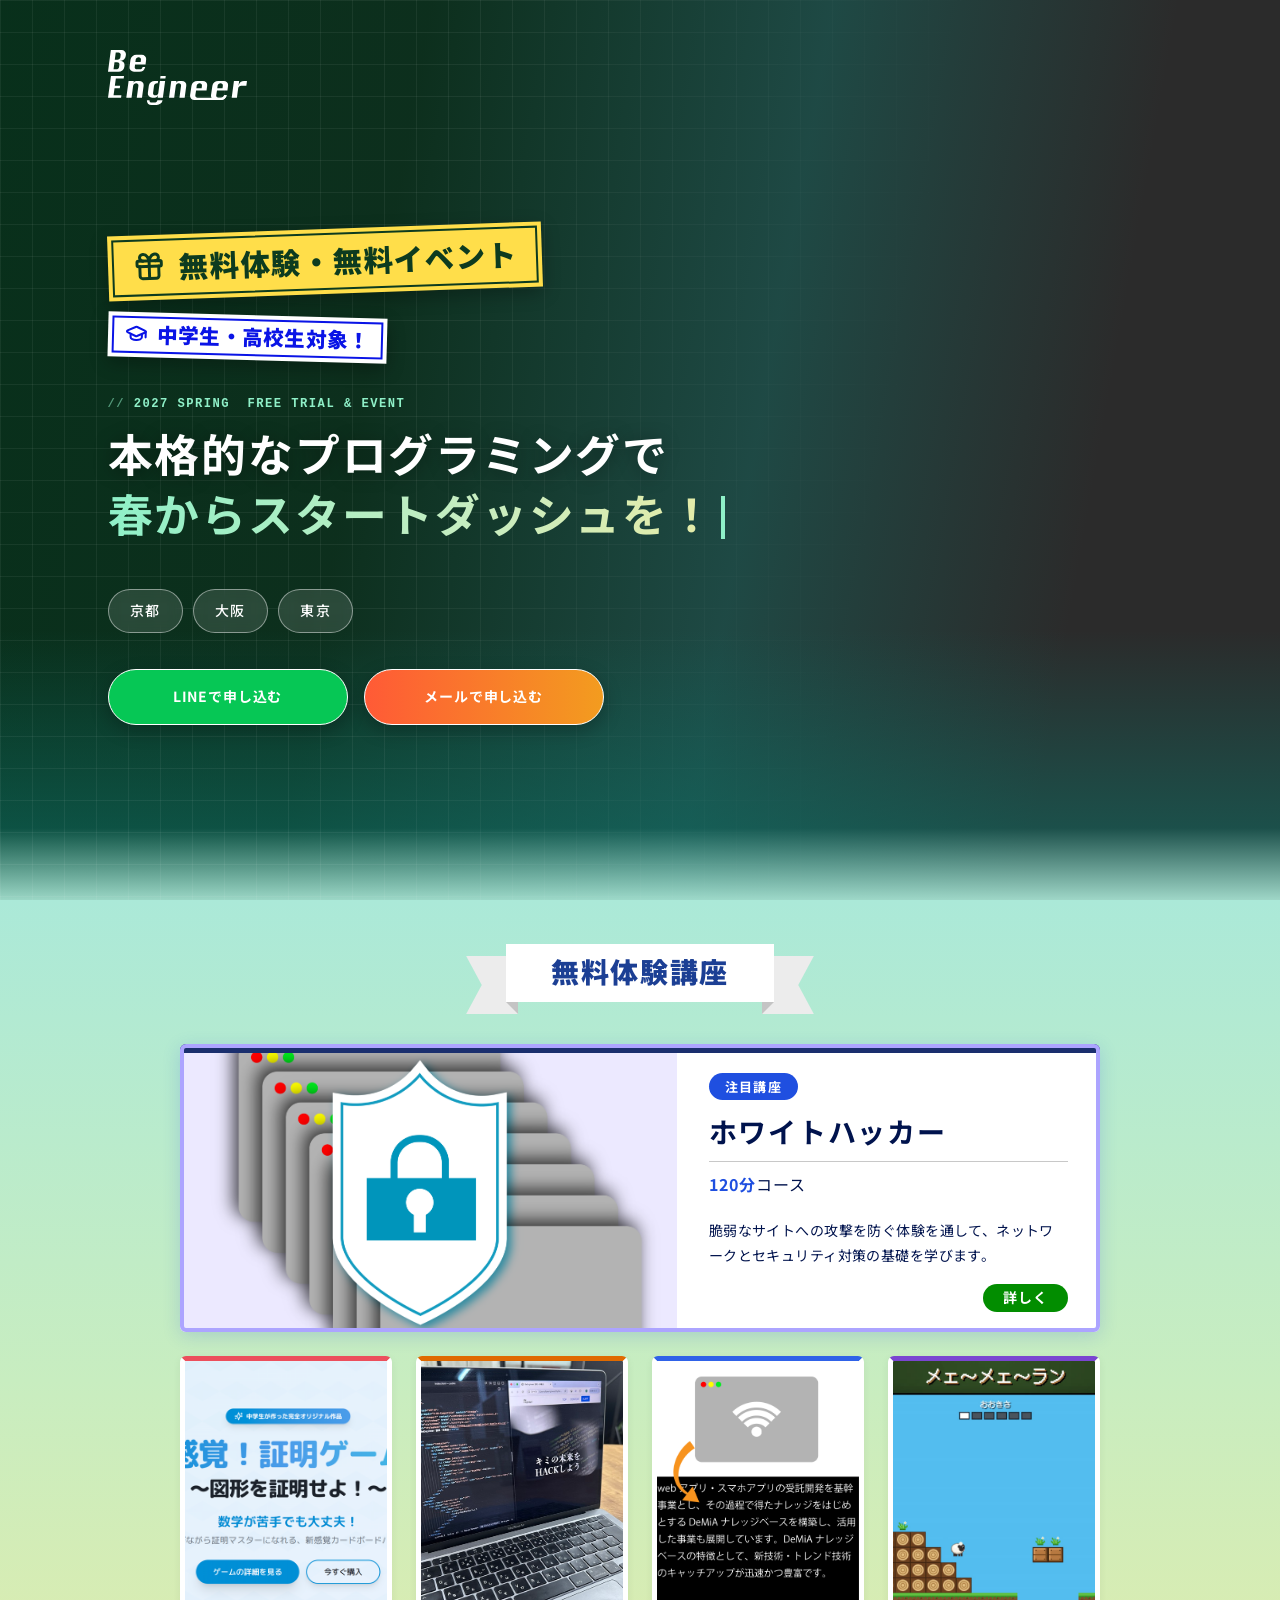
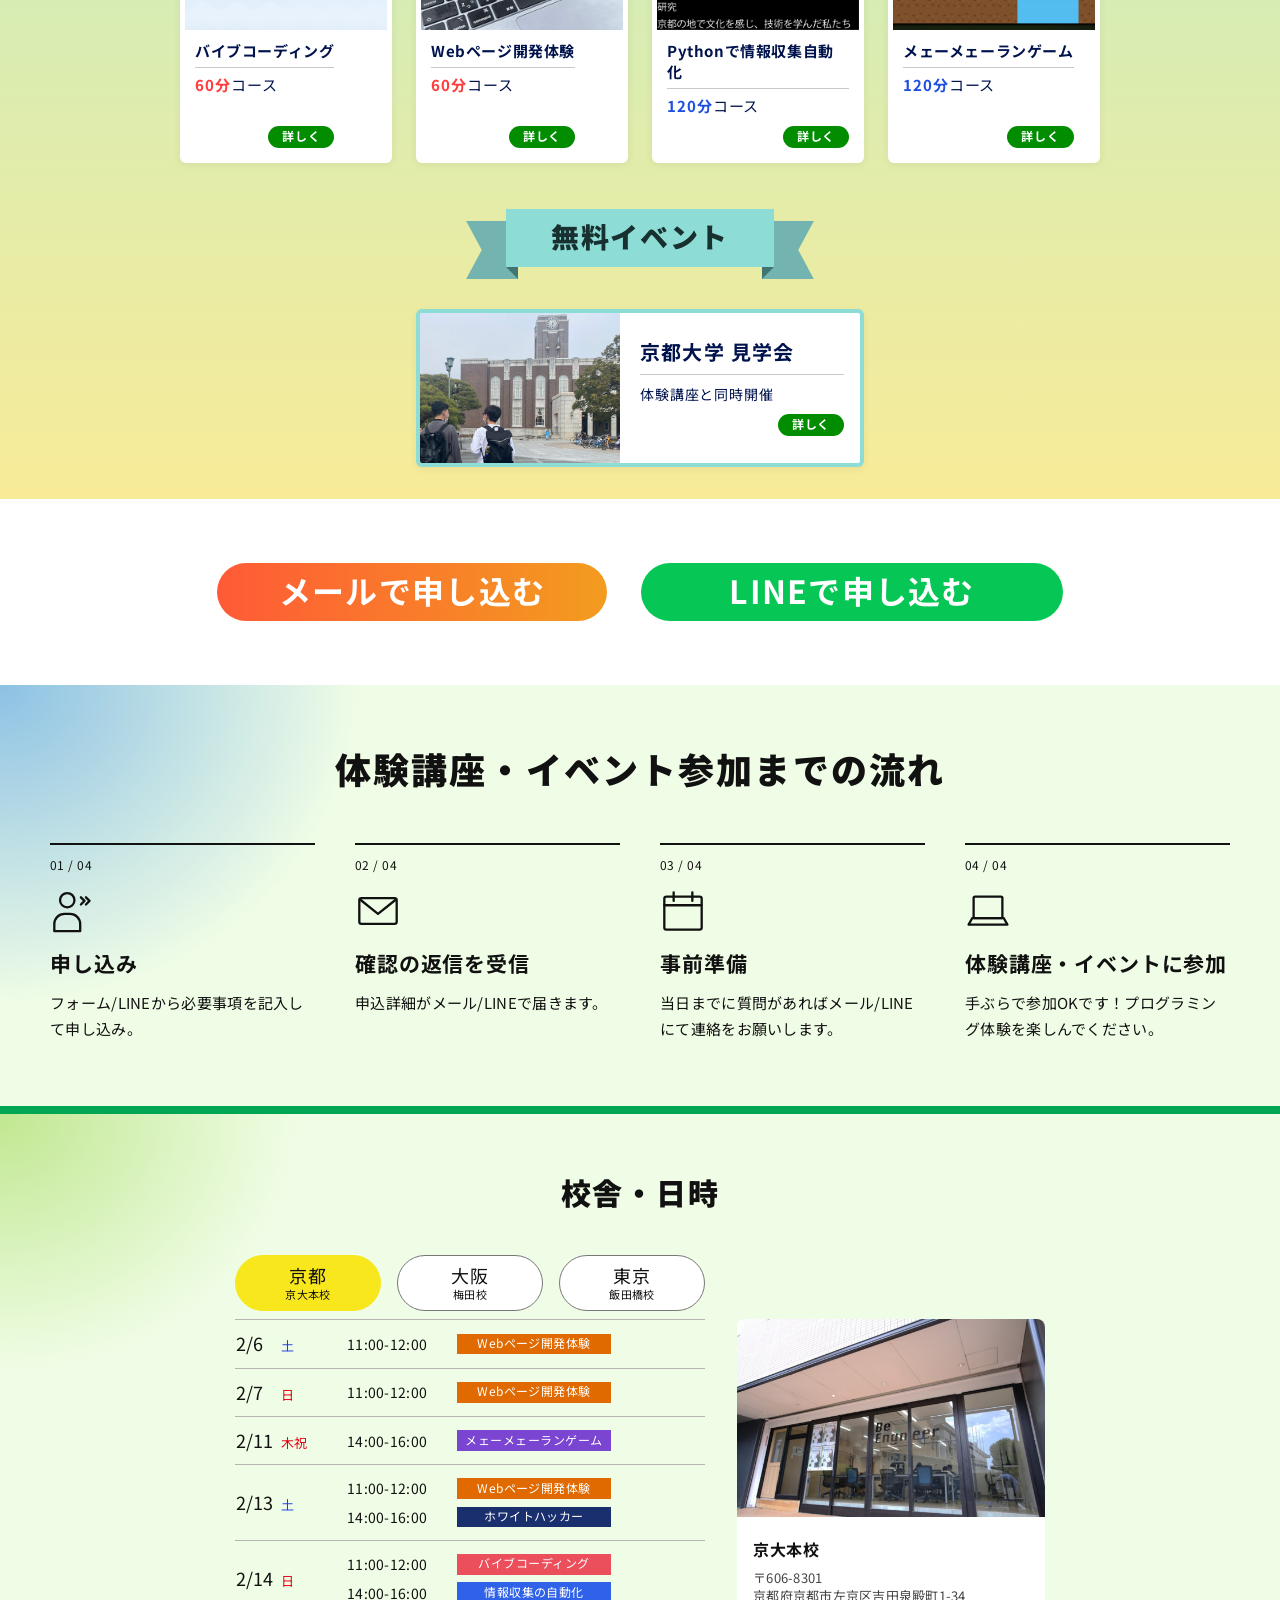
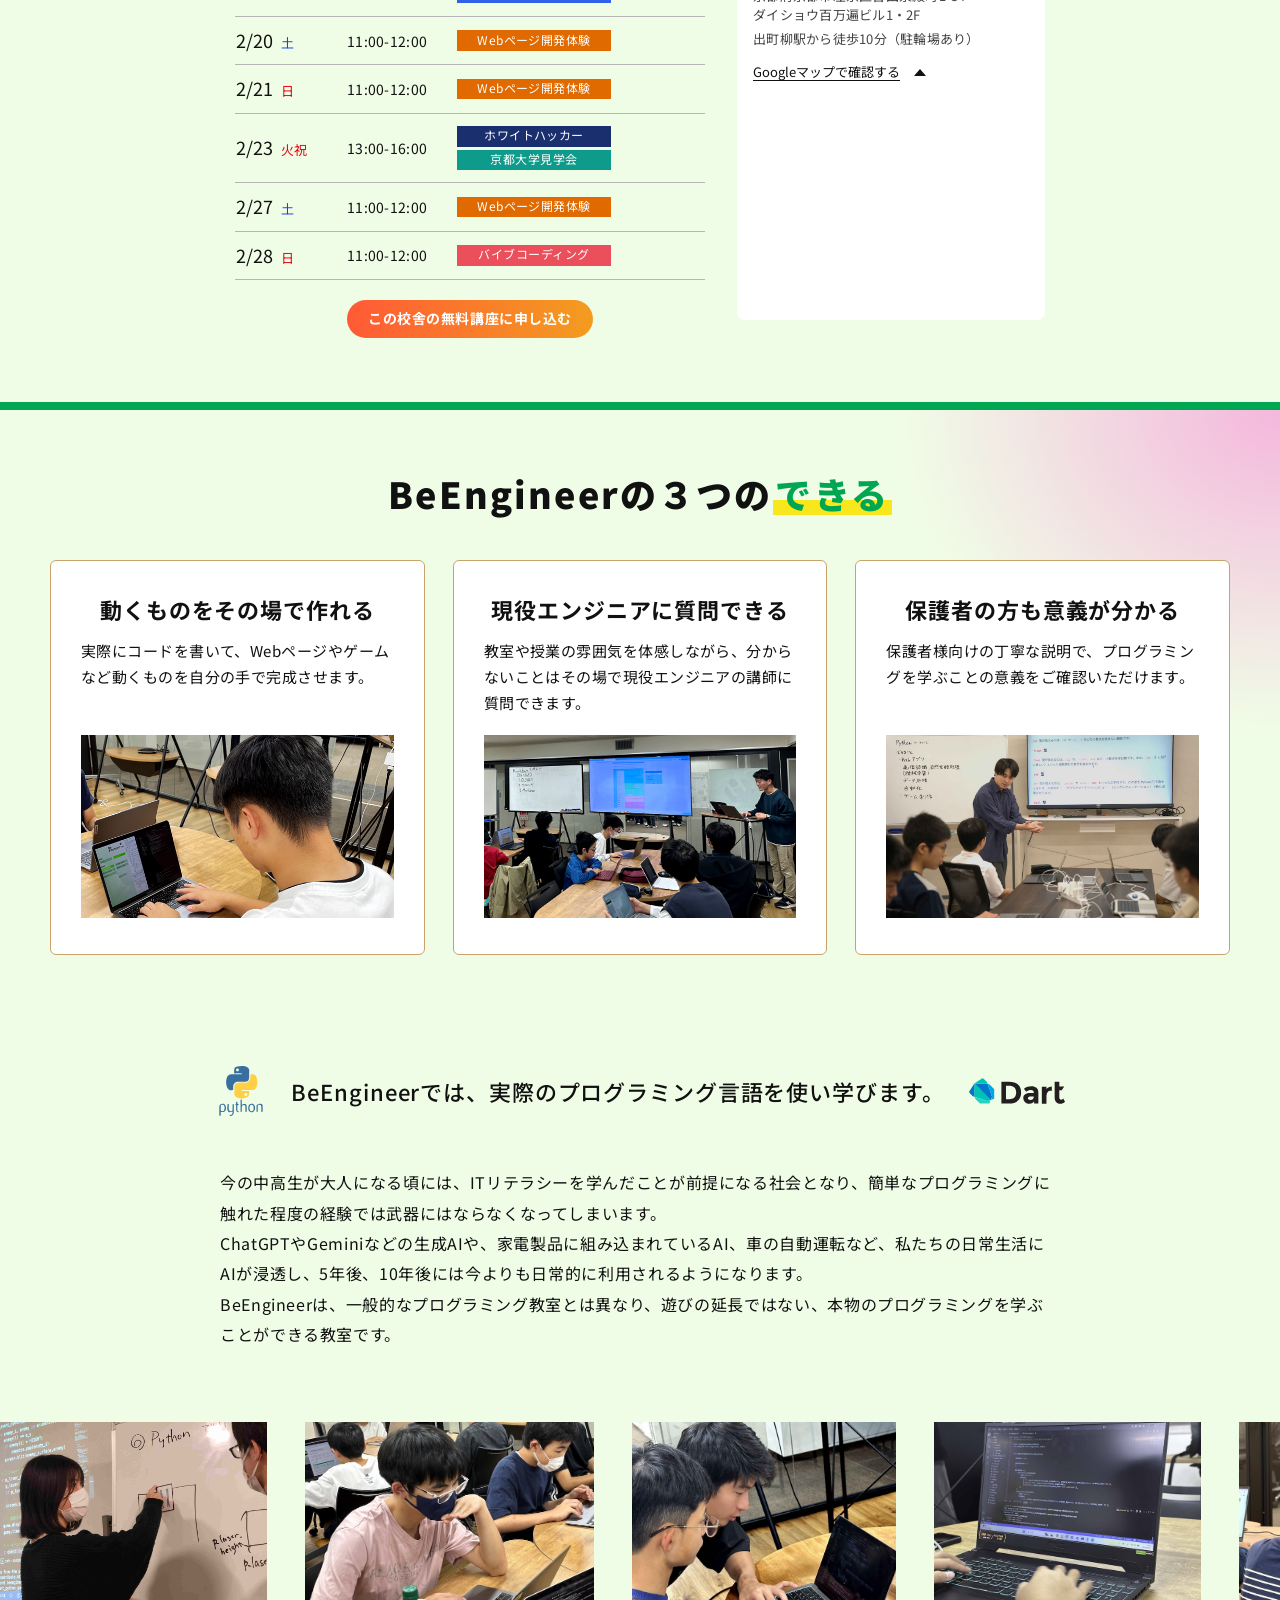
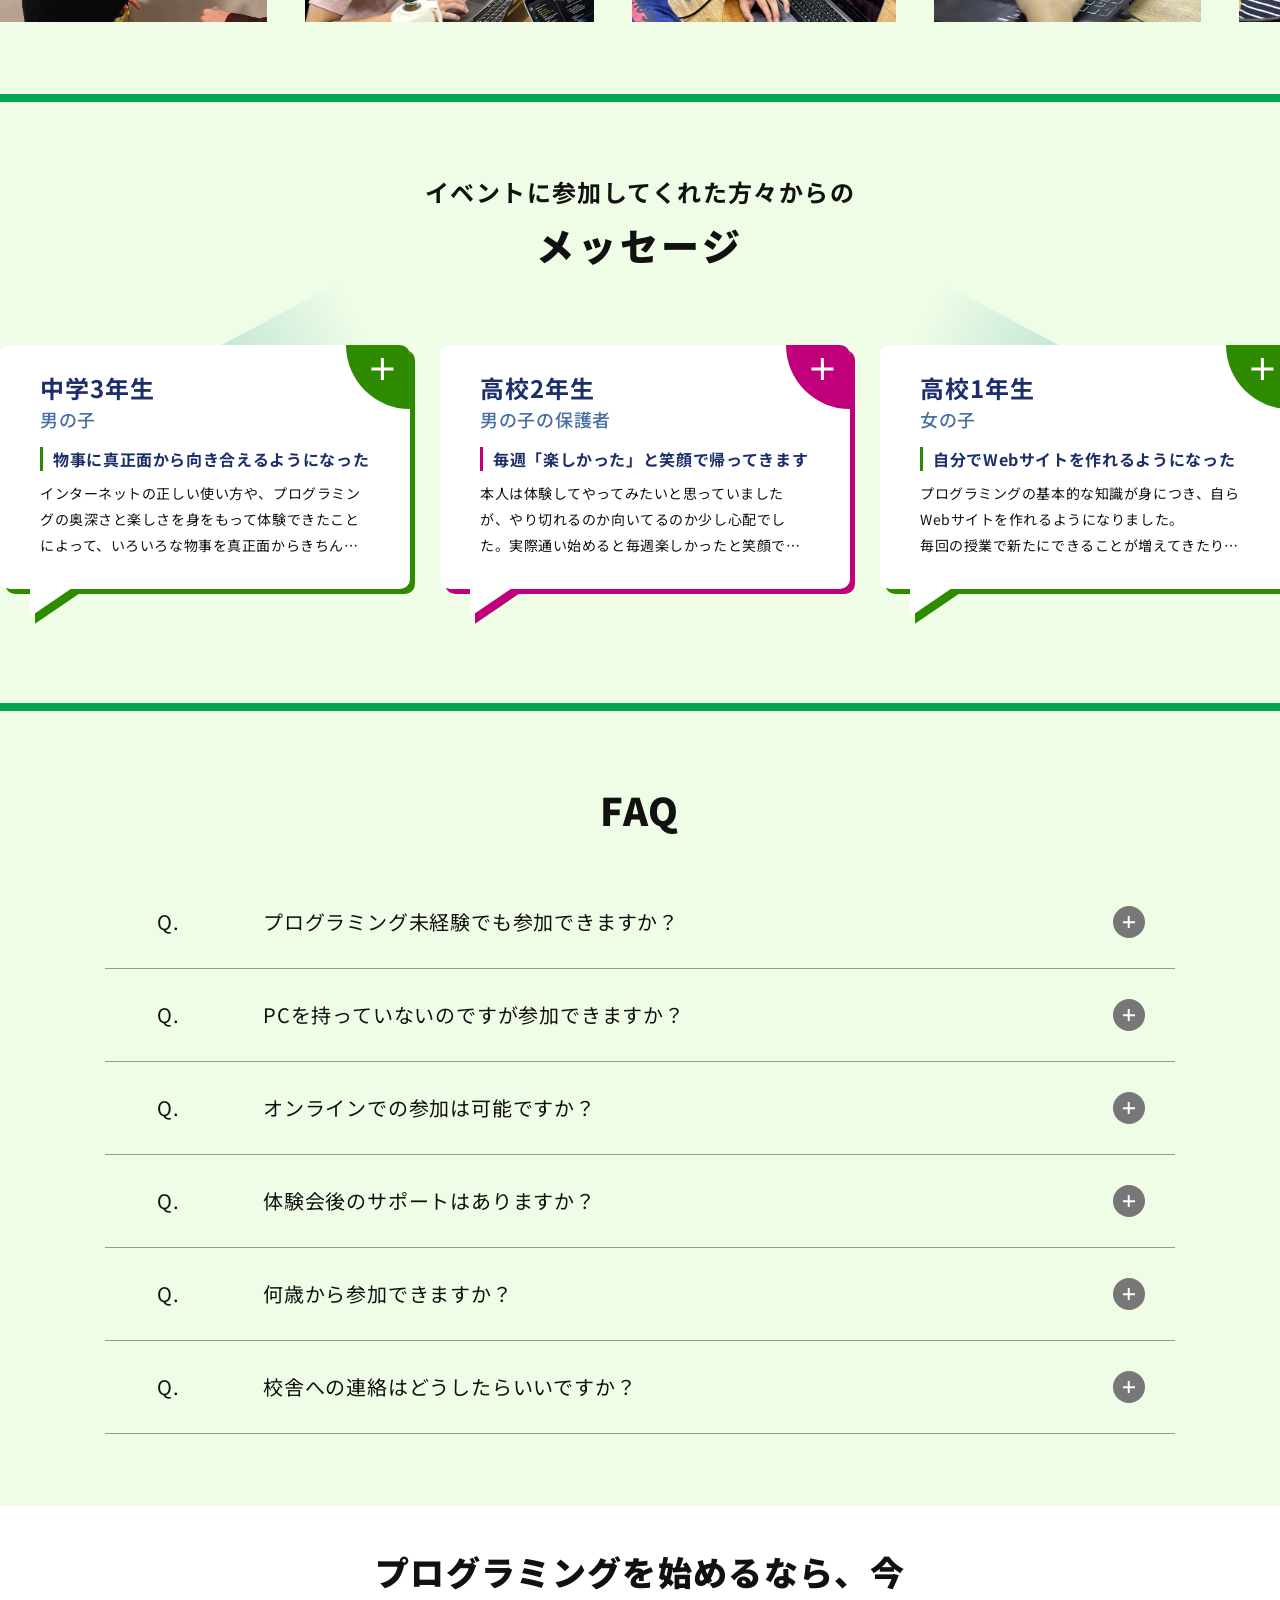
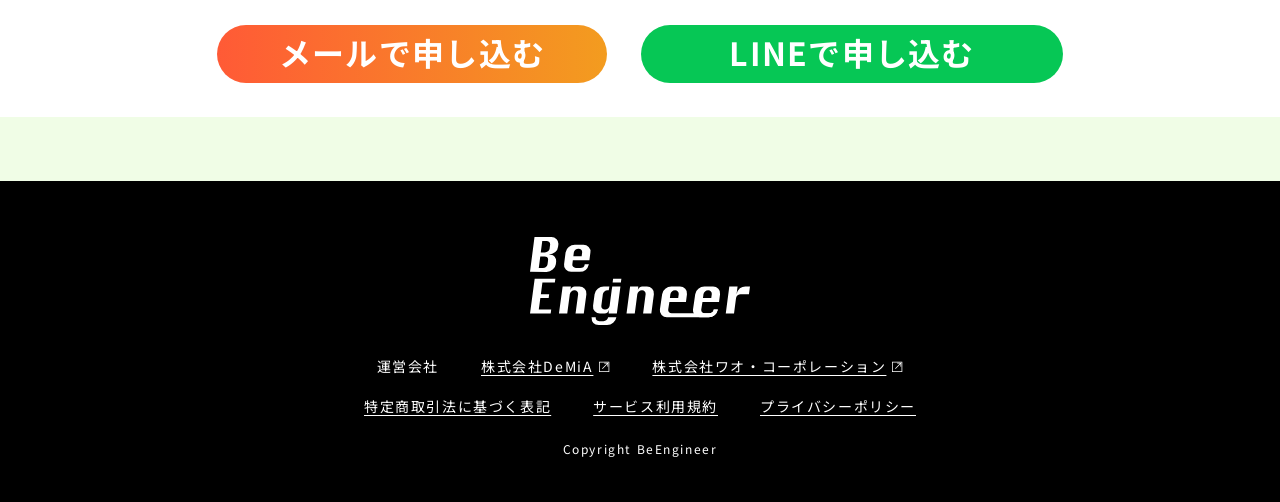
==== pages/new_year_2027.html @ 51288dcf "SP版：固定ボタンを「無料体験講座に申し込む」に変更、校舎・日時のCTAを非表示、最下部にメール/LINEボタンを横並びで表示 Co-authored-by: Cursor <cursoragent@" ====
<!doctype html>
<html lang="ja">
    <head>
        <meta charset="UTF-8" />
        <meta name="robots" content="noindex, nofollow" />
        <meta name="viewport" content="width=device-width, initial-scale=1.0" />

        <meta
            name="description"
            content="本格的なプログラミングで春からスタートダッシュを！中学生・高校生向けプログラミング教室BeEngineer。京都・大阪・東京で無料体験・無料イベント開催中。"
        />
        <meta
            property="og:description"
            content="本格的なプログラミングで春からスタートダッシュを！中学生・高校生向けプログラミング教室BeEngineer。京都・大阪・東京で無料体験・無料イベント開催中。"
        />
        <meta
            name="twitter:description"
            content="本格的なプログラミングで春からスタートダッシュを！中学生・高校生向けプログラミング教室BeEngineer。京都・大阪・東京で無料体験・無料イベント開催中。"
        />
        <meta
            name="keywords"
            content="プログラミング,中学生,高校生,体験,無料イベント,京都,大阪,東京"
        />
        <!-- TODO: 2027年度用のOGP画像に差し替える -->
        <meta
            property="og:image"
            content="../assets/images/new_year_2027/png/ogp.png"
        />
        <meta
            name="twitter:image"
            content="../assets/images/new_year_2027/png/ogp.png"
        />

        <link rel="preconnect" href="https://fonts.googleapis.com" />
        <link rel="preconnect" href="https://fonts.gstatic.com" crossorigin />
        <link
            href="https://fonts.googleapis.com/css2?family=Noto+Sans+JP:wght@100..900&display=swap"
            rel="stylesheet"
        />
        <link rel="stylesheet" href="../css/new_year_2027.css?v=20261128090929" />
        <title>
            本格的なプログラミングで春からスタートダッシュを！｜BeEngineer
        </title>
        <link
            rel="icon"
            href="../assets/images/new_year_2027/svg/favicon.svg"
            type="image/svg+xml"
        />
    </head>

    <body>
        <div class="wrapper">
            <main>
                <section
                    id="firstview"
                    class="fv"
                    aria-label="ファーストビュー"
                >
                    <div class="fv__media">
                        <video
                            class="fv__video"
                            autoplay
                            muted
                            playsinline
                            loop
                            preload="metadata"
                            aria-hidden="true"
                        >
                            <!-- TODO: 2027年度用のFV動画に差し替える（一時的に2026春の動画を使用） -->
                            <source
                                src="../assets/videos/new_year_2026/first-view_pc.mp4"
                                type="video/mp4"
                            />
                        </video>
                        <h1 class="fv__logo">
                            <img
                                src="../assets/images/new_year_2027/svg/logo_white.svg"
                                alt="BeEngineer"
                                decoding="async"
                            />
                        </h1>
                    </div>

                    <div class="fv__panel">
                        <div class="fv__labels">
                            <!-- アイコンは Lucide（ISCライセンス）の gift / graduation-cap -->
                            <p class="fv__label fv__label--main">
                                <svg
                                    class="fv__label-icon"
                                    viewBox="0 0 24 24"
                                    aria-hidden="true"
                                >
                                    <rect
                                        x="3"
                                        y="8"
                                        width="18"
                                        height="4"
                                        rx="1"
                                    />
                                    <path d="M12 8v13" />
                                    <path
                                        d="M19 12v7a2 2 0 0 1-2 2H7a2 2 0 0 1-2-2v-7"
                                    />
                                    <path
                                        d="M7.5 8a2.5 2.5 0 0 1 0-5A4.8 8 0 0 1 12 8a4.8 8 0 0 1 4.5-5 2.5 2.5 0 0 1 0 5"
                                    />
                                </svg>
                                無料体験・無料イベント
                            </p>
                            <p class="fv__label fv__label--sub">
                                <svg
                                    class="fv__label-icon"
                                    viewBox="0 0 24 24"
                                    aria-hidden="true"
                                >
                                    <path
                                        d="M21.42 10.922a1 1 0 0 0-.019-1.838L12.83 5.18a2 2 0 0 0-1.66 0L2.6 9.08a1 1 0 0 0 0 1.832l8.57 3.908a2 2 0 0 0 1.66 0z"
                                    />
                                    <path d="M22 10v6" />
                                    <path d="M6 12.5V16a6 3 0 0 0 12 0v-3.5" />
                                </svg>
                                中学生・高校生対象！
                            </p>
                        </div>

                        <p class="fv__eyebrow" aria-hidden="true">
                            <span class="fv__eyebrow-mark">//</span> 2027
                            SPRING&nbsp;&nbsp;FREE TRIAL &amp; EVENT
                        </p>

                        <!-- 1文字ずつ打ち込むように表示（fv_catch.js） -->
                        <p class="fv__catch">
                            <span class="fv__catch-line"
                                >本格的なプログラミングで</span
                            ><span class="fv__catch-line fv__catch-line--accent"
                                >春からスタートダッシュを！</span
                            >
                        </p>

                        <nav class="fv__areas" aria-label="開催エリア">
                            <ul class="fv__area-list">
                                <li>
                                    <a class="fv__area" href="#schedule-kyoto"
                                        >京都</a
                                    >
                                </li>
                                <li>
                                    <a class="fv__area" href="#schedule-osaka"
                                        >大阪</a
                                    >
                                </li>
                                <li>
                                    <a class="fv__area" href="#schedule-tokyo"
                                        >東京</a
                                    >
                                </li>
                                <!-- 首里校は開催確認中のため非表示（再表示時は schedule.json の hidden も外す）
                                <li>
                                    <a class="fv__area" href="#schedule-okinawa"
                                        >沖縄</a
                                    >
                                </li>
                                -->
                            </ul>
                        </nav>

                        <div class="fv__actions">
                            <a
                                class="fv__btn fv__btn--line"
                                href="https://lin.ee/yTmDYLI"
                                target="_blank"
                                rel="noopener"
                                >LINEで申し込む</a
                            >
                            <a
                                class="fv__btn fv__btn--mail"
                                data-apply-form
                                href="#"
                                target="apply_form"
                                >メールで申し込む</a
                            >
                        </div>
                    </div>
                </section>

                <section id="courses" class="courses" aria-label="講座">
                    <div class="courses__inner">
                        <h2 class="ribbon ribbon--white">
                            <span class="ribbon__text">無料体験講座</span>
                        </h2>
                        <!--
                            PC：上段にホワイトハッカー、下段に他の4講座
                            SP：上段に60分コース、下段に120分コース
                        -->
                        <div class="courses__group">
                            <ul class="courses__list">
                                <li
                                    class="course-card course-card--clickable course-card--vibe"
                                >
                                    <button
                                        class="course-card__button"
                                        type="button"
                                        data-course="vibe"
                                        aria-haspopup="dialog"
                                    >
                                        <img
                                            class="course-card__img"
                                            src="../assets/images/new_year_2027/png/vibe_coding_work.png"
                                            alt="バイブコーディングで中学生が作ったゲームの紹介ページ"
                                            loading="lazy"
                                            decoding="async"
                                        />
                                        <span class="course-card__body">
                                            <span class="course-card__title">
                                                バイブ<br
                                                    class="course-card__br"
                                                />コーディング
                                            </span>
                                            <span class="course-card__meta">
                                                <span
                                                    class="course-card__time course-card__time--short"
                                                    >60分</span
                                                >コース
                                            </span>
                                            <span class="course-card__more"
                                                >詳しく</span
                                            >
                                        </span>
                                    </button>
                                </li>
                                <li
                                    class="course-card course-card--clickable course-card--web"
                                >
                                    <button
                                        class="course-card__button"
                                        type="button"
                                        data-course="web"
                                        aria-haspopup="dialog"
                                    >
                                        <img
                                            class="course-card__img"
                                            src="../assets/images/new_year_2027/jpg/OriginalWebPage.jpg"
                                            alt="Webページ制作の画面"
                                            loading="lazy"
                                            decoding="async"
                                        />
                                        <span class="course-card__body">
                                            <span class="course-card__title">
                                                Webページ<br
                                                    class="course-card__br"
                                                />開発体験
                                            </span>
                                            <span class="course-card__meta">
                                                <span
                                                    class="course-card__time course-card__time--short"
                                                    >60分</span
                                                >コース
                                            </span>
                                            <span class="course-card__more"
                                                >詳しく</span
                                            >
                                        </span>
                                    </button>
                                </li>
                            </ul>
                            <ul class="courses__list">
                                <li
                                    class="course-card course-card--clickable course-card--scraping"
                                >
                                    <button
                                        class="course-card__button"
                                        type="button"
                                        data-course="scraping"
                                        aria-haspopup="dialog"
                                    >
                                        <!-- 縦長の画像なので、SPで横長に切り抜くときはイラストのある上側を残す -->
                                        <img
                                            class="course-card__img"
                                            style="object-position: center top"
                                            src="../assets/images/new_year_2027/png/scraping_card.png"
                                            alt="Webサイトから文章を自動で取り出すイメージ図"
                                            loading="lazy"
                                            decoding="async"
                                        />
                                        <span class="course-card__body">
                                            <span class="course-card__title">
                                                Pythonで<br
                                                    class="course-card__br"
                                                />情報収集自動化
                                            </span>
                                            <span class="course-card__meta">
                                                <span
                                                    class="course-card__time course-card__time--long"
                                                    >120分</span
                                                >コース
                                            </span>
                                            <span class="course-card__more"
                                                >詳しく</span
                                            >
                                        </span>
                                    </button>
                                </li>
                                <li
                                    class="course-card course-card--clickable course-card--mee-mee-run"
                                >
                                    <button
                                        class="course-card__button"
                                        type="button"
                                        data-course="mee-mee-run"
                                        aria-haspopup="dialog"
                                    >
                                        <img
                                            class="course-card__img"
                                            src="../assets/images/new_year_2027/jpg/mee_mee_run.jpg"
                                            alt="メェーメェーランゲームのプレイ画面"
                                            loading="lazy"
                                            decoding="async"
                                        />
                                        <span class="course-card__body">
                                            <span class="course-card__title">
                                                メェーメェー<br
                                                    class="course-card__br"
                                                />ランゲーム
                                            </span>
                                            <span class="course-card__meta">
                                                <span
                                                    class="course-card__time course-card__time--long"
                                                    >120分</span
                                                >コース
                                            </span>
                                            <span class="course-card__more"
                                                >詳しく</span
                                            >
                                        </span>
                                    </button>
                                </li>
                                <li
                                    class="course-card course-card--clickable course-card--featured course-card--white-hacker"
                                >
                                    <button
                                        class="course-card__button"
                                        type="button"
                                        data-course="white-hacker"
                                        aria-haspopup="dialog"
                                    >
                                        <img
                                            class="course-card__img"
                                            src="../assets/images/new_year_2027/png/white_hacker_card.png"
                                            alt="ブラウザの画面を盾と鍵で守るイラスト"
                                            loading="lazy"
                                            decoding="async"
                                        />
                                        <span class="course-card__body">
                                            <!-- 紹介文はPCのみ表示 -->
                                            <span class="course-card__label"
                                                >注目講座</span
                                            >
                                            <span class="course-card__title">
                                                ホワイト<br
                                                    class="course-card__br"
                                                />ハッカー
                                            </span>
                                            <span class="course-card__meta">
                                                <span
                                                    class="course-card__time course-card__time--long"
                                                    >120分</span
                                                >コース
                                            </span>
                                            <span class="course-card__lead">
                                                脆弱なサイトへの攻撃を防ぐ体験を通して、ネットワークとセキュリティ対策の基礎を学びます。
                                            </span>
                                            <span class="course-card__more"
                                                >詳しく</span
                                            >
                                        </span>
                                    </button>
                                </li>
                            </ul>
                        </div>

                        <h2 class="ribbon ribbon--teal">
                            <span class="ribbon__text">無料イベント</span>
                        </h2>
                        <ul class="courses__list courses__list--event">
                            <li
                                class="course-card course-card--event course-card--clickable"
                            >
                                <button
                                    class="course-card__button"
                                    type="button"
                                    data-course="kyoto-tour"
                                    aria-haspopup="dialog"
                                >
                                    <img
                                        class="course-card__img"
                                        src="../assets/images/new_year_2027/jpg/kyoto_univ_tour.jpg"
                                        alt="京都大学 見学会の様子"
                                        loading="lazy"
                                        decoding="async"
                                    />
                                    <span class="course-card__body">
                                        <span class="course-card__title">
                                            京都大学 見学会
                                        </span>
                                        <span class="course-card__meta">
                                            体験講座と同時開催
                                        </span>
                                        <span class="course-card__more"
                                            >詳しく</span
                                        >
                                    </span>
                                </button>
                            </li>
                            <!--
                                東京大学 見学会：2月の実施がないため非表示（3/22(月祝)実施予定・時間未定）
                                再表示するときはこのコメントを外し、schedule.json の東京の日程に 3/22 の見学会を戻す
                                TODO: 再表示の前に、下の灰色の仮の枠を東京大学 見学会の画像に差し替える
                            <li
                                class="course-card course-card--event course-card--clickable"
                            >
                                <button
                                    class="course-card__button"
                                    type="button"
                                    data-course="tokyo-tour"
                                    aria-haspopup="dialog"
                                >
                                    <span
                                        class="course-card__img course-card__img--placeholder"
                                        role="img"
                                        aria-label="東京大学 見学会の様子"
                                    ></span>
                                    <span class="course-card__body">
                                        <span class="course-card__title">
                                            東京大学 見学会
                                        </span>
                                        <span class="course-card__meta">
                                            3/22(月祝)開催
                                        </span>
                                        <span class="course-card__more"
                                            >詳しく</span
                                        >
                                    </span>
                                </button>
                            </li>
                            -->
                        </ul>
                    </div>
                </section>

                <section class="cta" aria-label="お申し込み">
                    <div class="cta__actions">
                        <a
                            class="cta__btn cta__btn--mail"
                            data-apply-form
                            href="#"
                            target="apply_form"
                            >メールで申し込む</a
                        >
                        <a
                            class="cta__btn cta__btn--line"
                            href="https://lin.ee/yTmDYLI"
                            target="_blank"
                            rel="noopener"
                            >LINEで申し込む</a
                        >
                    </div>
                </section>

                <section
                    id="flow"
                    class="flow"
                    aria-label="体験講座・イベント参加までの流れ"
                >
                    <div class="flow__inner">
                        <h2 class="flow__heading">
                            体験講座・イベント参加までの流れ
                        </h2>
                        <ol class="flow__list">
                            <li class="flow__step">
                                <p class="flow__num">01 / 04</p>
                                <img
                                    class="flow__icon"
                                    src="../assets/images/new_year_2027/svg/flow_apply.svg"
                                    alt=""
                                    decoding="async"
                                />
                                <h3 class="flow__title">申し込み</h3>
                                <p class="flow__text">
                                    フォーム/LINEから必要事項を記入して申し込み。
                                </p>
                            </li>
                            <li class="flow__step">
                                <p class="flow__num">02 / 04</p>
                                <img
                                    class="flow__icon"
                                    src="../assets/images/new_year_2027/svg/flow_mail.svg"
                                    alt=""
                                    decoding="async"
                                />
                                <h3 class="flow__title">確認の返信を受信</h3>
                                <p class="flow__text">
                                    申込詳細がメール/LINEで届きます。
                                </p>
                            </li>
                            <li class="flow__step">
                                <p class="flow__num">03 / 04</p>
                                <img
                                    class="flow__icon"
                                    src="../assets/images/new_year_2027/svg/flow_calendar.svg"
                                    alt=""
                                    decoding="async"
                                />
                                <h3 class="flow__title">事前準備</h3>
                                <p class="flow__text">
                                    当日までに質問があればメール/LINEにて連絡をお願いします。
                                </p>
                            </li>
                            <li class="flow__step">
                                <p class="flow__num">04 / 04</p>
                                <img
                                    class="flow__icon"
                                    src="../assets/images/new_year_2027/svg/flow_pc.svg"
                                    alt=""
                                    decoding="async"
                                />
                                <h3 class="flow__title">
                                    体験講座・イベントに参加
                                </h3>
                                <p class="flow__text">
                                    手ぶらで参加OKです！プログラミング体験を楽しんでください。
                                </p>
                            </li>
                        </ol>
                    </div>
                </section>

                <section id="schedule" class="schedule" aria-label="校舎・日時">
                    <div class="schedule__inner">
                        <h2 class="schedule__heading">校舎・日時</h2>
                        <div
                            class="schedule__tabs"
                            role="tablist"
                            aria-label="校舎"
                        ></div>
                        <div class="schedule__panels"></div>
                    </div>
                </section>

                <section
                    id="value"
                    class="value"
                    aria-label="BeEngineerの体験講座の価値"
                >
                    <div class="value__inner">
                        <h2 class="value__lead">
                            <span class="value__nobr">BeEngineerの</span
                            ><span class="value__nobr"
                                >３つの<em class="value__em">できる</em></span
                            >
                        </h2>
                        <ul class="value__cards">
                            <li class="value-card">
                                <h3 class="value-card__title">
                                    動くものをその場で作れる
                                </h3>
                                <p class="value-card__text">
                                    実際にコードを書いて、Webページやゲームなど動くものを自分の手で完成させます。
                                </p>
                                <img
                                    class="value-card__img"
                                    src="../assets/images/new_year_2027/jpg/feel_1.jpg"
                                    alt="パソコンでプログラミングをする生徒"
                                    loading="lazy"
                                    decoding="async"
                                />
                            </li>
                            <li class="value-card">
                                <h3 class="value-card__title">
                                    現役エンジニアに質問できる
                                </h3>
                                <p class="value-card__text">
                                    教室や授業の雰囲気を体感しながら、分からないことはその場で現役エンジニアの講師に質問できます。
                                </p>
                                <img
                                    class="value-card__img"
                                    src="../assets/images/new_year_2027/jpg/feel_2.jpg"
                                    alt="講師の説明を聞く生徒たち"
                                    loading="lazy"
                                    decoding="async"
                                />
                            </li>
                            <li class="value-card">
                                <h3 class="value-card__title">
                                    保護者の方も意義が分かる
                                </h3>
                                <p class="value-card__text">
                                    保護者様向けの丁寧な説明で、プログラミングを学ぶことの意義をご確認いただけます。
                                </p>
                                <img
                                    class="value-card__img"
                                    src="../assets/images/new_year_2027/jpg/feel_3.jpg"
                                    alt="保護者様向けの説明の様子"
                                    loading="lazy"
                                    decoding="async"
                                />
                            </li>
                        </ul>

                        <!-- PC/SP共通: Pythonロゴ・見出し・Dartロゴの横並び -->
                        <div class="value__lang">
                            <img
                                class="value__lang-logo value__lang-logo--python"
                                src="../assets/images/new_year_2027/svg/logo_python.svg"
                                alt="Python"
                                decoding="async"
                            />
                            <h2 class="value__lang-text">
                                <span class="value__chunk"
                                    >BeEngineerでは、</span
                                ><br class="value__br-sp" /><span
                                    class="value__chunk"
                                    >実際のプログラミング言語を使い</span
                                ><br class="value__br-sp" /><span
                                    class="value__chunk"
                                    >学びます。</span
                                >
                            </h2>
                            <img
                                class="value__lang-logo value__lang-logo--dart"
                                src="../assets/images/new_year_2027/svg/logo_dart.svg"
                                alt="Dart"
                                decoding="async"
                            />
                        </div>
                        <p class="value__text">
                            今の中高生が大人になる頃には、ITリテラシーを学んだことが前提になる社会となり、簡単なプログラミングに触れた程度の経験では武器にはならなくなってしまいます。<br />
                            ChatGPTやGeminiなどの生成AIや、家電製品に組み込まれているAI、車の自動運転など、私たちの日常生活に<span
                                class="value__nobr"
                                >AIが</span
                            >浸透し、5年後、10年後には今よりも日常的に利用されるようになります。<br />
                            BeEngineerは、一般的なプログラミング教室とは異なり、遊びの延長ではない、本物のプログラミングを学ぶことができる教室です。
                        </p>
                    </div>

                    <div class="value__gallery" aria-label="授業の様子">
                        <div
                            class="value__track"
                            data-marquee
                            data-marquee-speed="40"
                        >
                            <ul class="value__slides">
                                <li>
                                    <img
                                        class="value__slide"
                                        src="../assets/images/new_year_2027/jpg/slide1.jpg"
                                        alt="授業の様子 1"
                                        decoding="async"
                                    />
                                </li>
                                <li>
                                    <img
                                        class="value__slide"
                                        src="../assets/images/new_year_2027/jpg/slide2.jpg"
                                        alt="授業の様子 2"
                                        decoding="async"
                                    />
                                </li>
                                <li>
                                    <img
                                        class="value__slide"
                                        src="../assets/images/new_year_2027/jpg/slide3.jpg"
                                        alt="授業の様子 3"
                                        decoding="async"
                                    />
                                </li>
                                <li>
                                    <img
                                        class="value__slide"
                                        src="../assets/images/new_year_2027/jpg/slide4.jpg"
                                        alt="授業の様子 4"
                                        decoding="async"
                                    />
                                </li>
                                <li>
                                    <img
                                        class="value__slide"
                                        src="../assets/images/new_year_2027/jpg/slide5.jpg"
                                        alt="授業の様子 5"
                                        decoding="async"
                                    />
                                </li>
                            </ul>
                            <ul class="value__slides" aria-hidden="true">
                                <li>
                                    <img
                                        class="value__slide"
                                        src="../assets/images/new_year_2027/jpg/slide1.jpg"
                                        alt=""
                                        decoding="async"
                                    />
                                </li>
                                <li>
                                    <img
                                        class="value__slide"
                                        src="../assets/images/new_year_2027/jpg/slide2.jpg"
                                        alt=""
                                        decoding="async"
                                    />
                                </li>
                                <li>
                                    <img
                                        class="value__slide"
                                        src="../assets/images/new_year_2027/jpg/slide3.jpg"
                                        alt=""
                                        decoding="async"
                                    />
                                </li>
                                <li>
                                    <img
                                        class="value__slide"
                                        src="../assets/images/new_year_2027/jpg/slide4.jpg"
                                        alt=""
                                        decoding="async"
                                    />
                                </li>
                                <li>
                                    <img
                                        class="value__slide"
                                        src="../assets/images/new_year_2027/jpg/slide5.jpg"
                                        alt=""
                                        decoding="async"
                                    />
                                </li>
                            </ul>
                        </div>
                    </div>
                </section>

                <section
                    id="voice"
                    class="voice"
                    aria-label="イベントに参加してくれた方々からのメッセージ"
                >
                    <div
                        class="voice__deco voice__deco--left"
                        aria-hidden="true"
                    ></div>
                    <div
                        class="voice__deco voice__deco--right"
                        aria-hidden="true"
                    ></div>
                    <h2 class="voice__heading">
                        <span class="voice__heading-sub"
                            >イベントに参加してくれた方々からの</span
                        ><span class="voice__heading-main">メッセージ</span>
                    </h2>
                    <div class="voice__slider">
                        <div
                            class="voice__track"
                            data-marquee
                            data-marquee-speed="40"
                        >
                            <ul class="voice__list">
                                <li class="voice-card voice-card--student">
                                    <button
                                        class="voice-card__button"
                                        type="button"
                                        aria-haspopup="dialog"
                                    >
                                        <span class="voice-card__grade"
                                            >中学3年生</span
                                        >
                                        <span class="voice-card__who"
                                            >男の子</span
                                        >
                                        <span class="voice-card__title"
                                            >物事に真正面から向き合えるようになった</span
                                        >
                                        <span class="voice-card__text"
                                            >インターネットの正しい使い方や、プログラミングの奥深さと楽しさを身をもって体験できたことによって、いろいろな物事を真正面からきちんと考えて向き合えるようになりました。<br />また、体験型の授業なので、座学より理解がしやすいです。</span
                                        >
                                        <span
                                            class="voice-card__toggle"
                                            aria-hidden="true"
                                        ></span>
                                    </button>
                                </li>
                                <li class="voice-card voice-card--parent">
                                    <button
                                        class="voice-card__button"
                                        type="button"
                                        aria-haspopup="dialog"
                                    >
                                        <span class="voice-card__grade"
                                            >高校2年生</span
                                        >
                                        <span class="voice-card__who"
                                            >男の子の保護者</span
                                        >
                                        <span class="voice-card__title"
                                            >毎週「楽しかった」と笑顔で帰ってきます</span
                                        >
                                        <span class="voice-card__text"
                                            >本人は体験してやってみたいと思っていましたが、やり切れるのか向いてるのか少し心配でした。実際通い始めると毎週楽しかったと笑顔で帰ってくるので安心しました。</span
                                        >
                                        <span
                                            class="voice-card__toggle"
                                            aria-hidden="true"
                                        ></span>
                                    </button>
                                </li>
                                <li class="voice-card voice-card--student">
                                    <button
                                        class="voice-card__button"
                                        type="button"
                                        aria-haspopup="dialog"
                                    >
                                        <span class="voice-card__grade"
                                            >高校1年生</span
                                        >
                                        <span class="voice-card__who"
                                            >女の子</span
                                        >
                                        <span class="voice-card__title"
                                            >自分でWebサイトを作れるようになった</span
                                        >
                                        <span class="voice-card__text"
                                            >プログラミングの基本的な知識が身につき、自らWebサイトを作れるようになりました。<br />毎回の授業で新たにできることが増えてきたり、目に見えて成果がわかることが楽しいです。</span
                                        >
                                        <span
                                            class="voice-card__toggle"
                                            aria-hidden="true"
                                        ></span>
                                    </button>
                                </li>
                                <li class="voice-card voice-card--parent">
                                    <button
                                        class="voice-card__button"
                                        type="button"
                                        aria-haspopup="dialog"
                                    >
                                        <span class="voice-card__grade"
                                            >高校1年生</span
                                        >
                                        <span class="voice-card__who"
                                            >女の子の保護者</span
                                        >
                                        <span class="voice-card__title"
                                            >学校では学べない実践的な内容が魅力です</span
                                        >
                                        <span class="voice-card__text"
                                            >情報教育が取り入れられたが、学校では実践的な内容は教えてもらえないので、将来、役に立つかどうかわからない中、BeEngineerでは実践形式で教えてくださいます。</span
                                        >
                                        <span
                                            class="voice-card__toggle"
                                            aria-hidden="true"
                                        ></span>
                                    </button>
                                </li>
                                <li class="voice-card voice-card--student">
                                    <button
                                        class="voice-card__button"
                                        type="button"
                                        aria-haspopup="dialog"
                                    >
                                        <span class="voice-card__grade"
                                            >中学1年生</span
                                        >
                                        <span class="voice-card__who"
                                            >女の子</span
                                        >
                                        <span class="voice-card__title"
                                            >Webページの見え方が変わりました</span
                                        >
                                        <span class="voice-card__text"
                                            >Webページを見るときにどんなコードで書かれているのかを考えながら見るようになりました。<br />自分で作ってみたいなと思うようなWebページに、ひと授業ひと授業近づけるところがワクワクします。</span
                                        >
                                        <span
                                            class="voice-card__toggle"
                                            aria-hidden="true"
                                        ></span>
                                    </button>
                                </li>
                                <li class="voice-card voice-card--parent">
                                    <button
                                        class="voice-card__button"
                                        type="button"
                                        aria-haspopup="dialog"
                                    >
                                        <span class="voice-card__grade"
                                            >中学2年生</span
                                        >
                                        <span class="voice-card__who"
                                            >男の子の保護者</span
                                        >
                                        <span class="voice-card__title"
                                            >苦手意識が前向きな気持ちに変わりました</span
                                        >
                                        <span class="voice-card__text"
                                            >最初は苦手意識が強く、続くかどうか不安でしたが、毎回楽しいようで前向きな気持ちが出てきました。先生は細やかに指導してくださるので、失敗しても安心して取り組めるようです。<br />先生だけでなく、違う学校の他学年の方から、たくさん刺激をもらってるようです。</span
                                        >
                                        <span
                                            class="voice-card__toggle"
                                            aria-hidden="true"
                                        ></span>
                                    </button>
                                </li>
                            </ul>
                            <ul class="voice__list" aria-hidden="true">
                                <li class="voice-card voice-card--student">
                                    <button
                                        class="voice-card__button"
                                        type="button"
                                        aria-haspopup="dialog"
                                        tabindex="-1"
                                    >
                                        <span class="voice-card__grade"
                                            >中学3年生</span
                                        >
                                        <span class="voice-card__who"
                                            >男の子</span
                                        >
                                        <span class="voice-card__title"
                                            >物事に真正面から向き合えるようになった</span
                                        >
                                        <span class="voice-card__text"
                                            >インターネットの正しい使い方や、プログラミングの奥深さと楽しさを身をもって体験できたことによって、いろいろな物事を真正面からきちんと考えて向き合えるようになりました。<br />また、体験型の授業なので、座学より理解がしやすいです。</span
                                        >
                                        <span
                                            class="voice-card__toggle"
                                            aria-hidden="true"
                                        ></span>
                                    </button>
                                </li>
                                <li class="voice-card voice-card--parent">
                                    <button
                                        class="voice-card__button"
                                        type="button"
                                        aria-haspopup="dialog"
                                        tabindex="-1"
                                    >
                                        <span class="voice-card__grade"
                                            >高校2年生</span
                                        >
                                        <span class="voice-card__who"
                                            >男の子の保護者</span
                                        >
                                        <span class="voice-card__title"
                                            >毎週「楽しかった」と笑顔で帰ってきます</span
                                        >
                                        <span class="voice-card__text"
                                            >本人は体験してやってみたいと思っていましたが、やり切れるのか向いてるのか少し心配でした。実際通い始めると毎週楽しかったと笑顔で帰ってくるので安心しました。</span
                                        >
                                        <span
                                            class="voice-card__toggle"
                                            aria-hidden="true"
                                        ></span>
                                    </button>
                                </li>
                                <li class="voice-card voice-card--student">
                                    <button
                                        class="voice-card__button"
                                        type="button"
                                        aria-haspopup="dialog"
                                        tabindex="-1"
                                    >
                                        <span class="voice-card__grade"
                                            >高校1年生</span
                                        >
                                        <span class="voice-card__who"
                                            >女の子</span
                                        >
                                        <span class="voice-card__title"
                                            >自分でWebサイトを作れるようになった</span
                                        >
                                        <span class="voice-card__text"
                                            >プログラミングの基本的な知識が身につき、自らWebサイトを作れるようになりました。<br />毎回の授業で新たにできることが増えてきたり、目に見えて成果がわかることが楽しいです。</span
                                        >
                                        <span
                                            class="voice-card__toggle"
                                            aria-hidden="true"
                                        ></span>
                                    </button>
                                </li>
                                <li class="voice-card voice-card--parent">
                                    <button
                                        class="voice-card__button"
                                        type="button"
                                        aria-haspopup="dialog"
                                        tabindex="-1"
                                    >
                                        <span class="voice-card__grade"
                                            >高校1年生</span
                                        >
                                        <span class="voice-card__who"
                                            >女の子の保護者</span
                                        >
                                        <span class="voice-card__title"
                                            >学校では学べない実践的な内容が魅力です</span
                                        >
                                        <span class="voice-card__text"
                                            >情報教育が取り入れられたが、学校では実践的な内容は教えてもらえないので、将来、役に立つかどうかわからない中、BeEngineerでは実践形式で教えてくださいます。</span
                                        >
                                        <span
                                            class="voice-card__toggle"
                                            aria-hidden="true"
                                        ></span>
                                    </button>
                                </li>
                                <li class="voice-card voice-card--student">
                                    <button
                                        class="voice-card__button"
                                        type="button"
                                        aria-haspopup="dialog"
                                        tabindex="-1"
                                    >
                                        <span class="voice-card__grade"
                                            >中学1年生</span
                                        >
                                        <span class="voice-card__who"
                                            >女の子</span
                                        >
                                        <span class="voice-card__title"
                                            >Webページの見え方が変わりました</span
                                        >
                                        <span class="voice-card__text"
                                            >Webページを見るときにどんなコードで書かれているのかを考えながら見るようになりました。<br />自分で作ってみたいなと思うようなWebページに、ひと授業ひと授業近づけるところがワクワクします。</span
                                        >
                                        <span
                                            class="voice-card__toggle"
                                            aria-hidden="true"
                                        ></span>
                                    </button>
                                </li>
                                <li class="voice-card voice-card--parent">
                                    <button
                                        class="voice-card__button"
                                        type="button"
                                        aria-haspopup="dialog"
                                        tabindex="-1"
                                    >
                                        <span class="voice-card__grade"
                                            >中学2年生</span
                                        >
                                        <span class="voice-card__who"
                                            >男の子の保護者</span
                                        >
                                        <span class="voice-card__title"
                                            >苦手意識が前向きな気持ちに変わりました</span
                                        >
                                        <span class="voice-card__text"
                                            >最初は苦手意識が強く、続くかどうか不安でしたが、毎回楽しいようで前向きな気持ちが出てきました。先生は細やかに指導してくださるので、失敗しても安心して取り組めるようです。<br />先生だけでなく、違う学校の他学年の方から、たくさん刺激をもらってるようです。</span
                                        >
                                        <span
                                            class="voice-card__toggle"
                                            aria-hidden="true"
                                        ></span>
                                    </button>
                                </li>
                            </ul>
                        </div>
                    </div>
                </section>

                <section id="faq" class="faq" aria-label="よくある質問">
                    <div class="faq__inner">
                        <h2 class="faq__heading">FAQ</h2>
                        <div class="faq__list">
                            <details class="faq__item">
                                <summary class="faq__q">
                                    <span class="faq__mark" aria-hidden="true"
                                        >Q.</span
                                    ><span class="faq__q-text"
                                        >プログラミング未経験でも参加できますか？</span
                                    ><span
                                        class="faq__icon"
                                        aria-hidden="true"
                                    ></span>
                                </summary>
                                <div class="faq__a">
                                    <span class="faq__mark" aria-hidden="true"
                                        >A.</span
                                    >
                                    <p class="faq__a-text">
                                        参加歓迎です。<br />プログラミングの知識がなくとも体験できるイベントを開催しています。
                                    </p>
                                </div>
                            </details>
                            <details class="faq__item">
                                <summary class="faq__q">
                                    <span class="faq__mark" aria-hidden="true"
                                        >Q.</span
                                    ><span class="faq__q-text"
                                        >PCを持っていないのですが参加できますか？</span
                                    ><span
                                        class="faq__icon"
                                        aria-hidden="true"
                                    ></span>
                                </summary>
                                <div class="faq__a">
                                    <span class="faq__mark" aria-hidden="true"
                                        >A.</span
                                    >
                                    <p class="faq__a-text">
                                        PCはこちらで無料貸出を行っております。安心してご参加ください。
                                    </p>
                                </div>
                            </details>
                            <details class="faq__item">
                                <summary class="faq__q">
                                    <span class="faq__mark" aria-hidden="true"
                                        >Q.</span
                                    ><span class="faq__q-text"
                                        >オンラインでの参加は可能ですか？</span
                                    ><span
                                        class="faq__icon"
                                        aria-hidden="true"
                                    ></span>
                                </summary>
                                <div class="faq__a">
                                    <span class="faq__mark" aria-hidden="true"
                                        >A.</span
                                    >
                                    <p class="faq__a-text">
                                        対面のみとなります。ご了承ください。
                                    </p>
                                </div>
                            </details>
                            <details class="faq__item">
                                <summary class="faq__q">
                                    <span class="faq__mark" aria-hidden="true"
                                        >Q.</span
                                    ><span class="faq__q-text"
                                        >体験会後のサポートはありますか？</span
                                    ><span
                                        class="faq__icon"
                                        aria-hidden="true"
                                    ></span>
                                </summary>
                                <div class="faq__a">
                                    <span class="faq__mark" aria-hidden="true"
                                        >A.</span
                                    >
                                    <p class="faq__a-text">
                                        体験会後、ご希望の方にはサポートを行なっております。<br />プログラミングについてもっと知りたい、BeEngineerへの入会を考えている等、気になることがありましたらお気軽に相談ください。
                                    </p>
                                </div>
                            </details>
                            <details class="faq__item">
                                <summary class="faq__q">
                                    <span class="faq__mark" aria-hidden="true"
                                        >Q.</span
                                    ><span class="faq__q-text"
                                        >何歳から参加できますか？</span
                                    ><span
                                        class="faq__icon"
                                        aria-hidden="true"
                                    ></span>
                                </summary>
                                <div class="faq__a">
                                    <span class="faq__mark" aria-hidden="true"
                                        >A.</span
                                    >
                                    <p class="faq__a-text">
                                        新中学1年生〜新高校3年生までのお子様を対象とした体験会となります。<br />それ以外のお子様は参加ができません。<br />ご容赦のほどお願いいたします。
                                    </p>
                                </div>
                            </details>
                            <details class="faq__item">
                                <summary class="faq__q">
                                    <span class="faq__mark" aria-hidden="true"
                                        >Q.</span
                                    ><span class="faq__q-text"
                                        >校舎への連絡はどうしたらいいですか？</span
                                    ><span
                                        class="faq__icon"
                                        aria-hidden="true"
                                    ></span>
                                </summary>
                                <div class="faq__a">
                                    <span class="faq__mark" aria-hidden="true"
                                        >A.</span
                                    >
                                    <p class="faq__a-text">
                                        お問い合わせは、下記メールアドレスまたはLINEよりご連絡ください。<br />宛先：<a
                                            class="faq__link"
                                            href="mailto:support@be-engineer.tech"
                                            >support@be-engineer.tech</a
                                        >
                                    </p>
                                </div>
                            </details>
                        </div>
                    </div>
                </section>

                <section
                    id="apply"
                    class="cta cta--final"
                    aria-label="お申し込み"
                >
                    <h2 class="cta__heading">プログラミングを始めるなら、今</h2>
                    <div class="cta__actions">
                        <a
                            class="cta__btn cta__btn--mail"
                            data-apply-form
                            href="#"
                            target="apply_form"
                            >メールで申し込む</a
                        >
                        <a
                            class="cta__btn cta__btn--line"
                            href="https://lin.ee/yTmDYLI"
                            target="_blank"
                            rel="noopener"
                            >LINEで申し込む</a
                        >
                    </div>
                </section>
            </main>
            <footer class="footer" aria-label="フッター">
                <div class="footer__inner">
                    <img
                        class="footer__logo"
                        src="../assets/images/new_year_2027/svg/logo_white.svg"
                        alt="BeEngineer"
                        decoding="async"
                    />

                    <nav class="footer__nav" aria-label="フッターリンク">
                        <ul class="footer__links footer__links--row1">
                            <li>
                                <span
                                    class="footer__text"
                                    data-footer-link="operator"
                                    >運営会社</span
                                >
                            </li>
                            <li>
                                <a
                                    class="footer__link"
                                    href="https://demia.co.jp/"
                                    data-footer-link="demia"
                                    target="_blank"
                                    rel="noopener noreferrer"
                                    >株式会社DeMiA
                                    <img
                                        class="footer__external-icon"
                                        src="../assets/images/new_year_2027/svg/external_link.svg"
                                        alt=""
                                        aria-hidden="true"
                                        decoding="async"
                                    />
                                </a>
                            </li>
                            <li>
                                <a
                                    class="footer__link"
                                    href="https://www.wao-corp.com/"
                                    data-footer-link="fo"
                                    target="_blank"
                                    rel="noopener noreferrer"
                                    >株式会社ワオ・コーポレーション
                                    <img
                                        class="footer__external-icon"
                                        src="../assets/images/new_year_2027/svg/external_link.svg"
                                        alt=""
                                        aria-hidden="true"
                                        decoding="async"
                                    />
                                </a>
                            </li>
                        </ul>
                        <ul class="footer__links footer__links--row2">
                            <li>
                                <a
                                    class="footer__link"
                                    data-custom-link
                                    data-path="/special_commercial_law_notation"
                                    href="#"
                                    data-footer-link="law"
                                    >特定商取引法に基づく表記</a
                                >
                            </li>
                            <li>
                                <a
                                    class="footer__link"
                                    data-custom-link
                                    data-path="/terms_of_service"
                                    href="#"
                                    data-footer-link="terms"
                                    >サービス利用規約</a
                                >
                            </li>
                            <li>
                                <a
                                    class="footer__link"
                                    data-custom-link
                                    data-path="/privacy_policy"
                                    href="#"
                                    data-footer-link="privacy"
                                    >プライバシーポリシー</a
                                >
                            </li>
                        </ul>
                    </nav>

                    <p class="footer__copy">Copyright BeEngineer</p>
                </div>
            </footer>
        </div>
        <!-- メッセージの全文モーダル（中身は voice_modal.js がタップしたカードから写す） -->
        <dialog
            class="voice-modal"
            id="voice-modal"
            aria-labelledby="voice-modal-title"
        >
            <div class="voice-modal__box" tabindex="-1" autofocus>
                <button
                    class="voice-modal__close"
                    type="button"
                    aria-label="閉じる"
                ></button>
                <p class="voice-modal__grade"></p>
                <p class="voice-modal__who"></p>
                <h2 class="voice-modal__title" id="voice-modal-title"></h2>
                <p class="voice-modal__text"></p>
            </div>
        </dialog>
        <!-- 講座詳細モーダル（中身は components/course_modal.js が data/courses.json から描画） -->
        <dialog
            class="course-modal"
            id="course-modal"
            aria-labelledby="course-modal-title"
        >
            <div class="course-modal__box" tabindex="-1" autofocus>
                <button
                    class="course-modal__close"
                    type="button"
                    aria-label="閉じる"
                ></button>
                <h2 class="course-modal__title" id="course-modal-title"></h2>
                <div class="course-modal__desc"></div>
                <h3 class="course-modal__subtitle">講座のイメージ</h3>
                <div class="course-modal__works"></div>
                <div class="course-modal__schedule"></div>
                <div class="course-modal__actions">
                    <a
                        class="course-modal__btn course-modal__btn--mail"
                        data-apply-form
                        href="#"
                        target="apply_form"
                        >メールで申し込む</a
                    >
                    <a
                        class="course-modal__btn course-modal__btn--line"
                        href="https://lin.ee/yTmDYLI"
                        target="_blank"
                        rel="noopener"
                        >LINEで申し込む</a
                    >
                </div>
            </div>
        </dialog>
        <!-- 追従LINEボタン（FVが画面から完全に出たら表示） -->
        <a
            class="line-follow"
            href="https://lin.ee/yTmDYLI"
            target="_blank"
            rel="noopener"
        >
            <img
                class="line-follow__icon"
                src="../assets/images/new_year_2027/png/line_icon.png"
                alt=""
                decoding="async"
            />
            <span class="line-follow__text">LINEで<br />申し込む</span>
        </a>
        <!-- SPの画面下の固定申込帯（後ろのセクションに隠れないよう、FVや .wrapper の外に置く） -->
        <div class="apply-bar">
            <a class="apply-bar__btn" href="#apply">無料体験講座に申し込む</a>
        </div>
        <script type="module" src="../src/new_year_2027/main.js?v=20261128090929" defer></script>
    </body>
</html>
---- css/new_year_2027.css ----
* {
  margin: 0;
  padding: 0;
}

html,
body {
  background-color: #f1faff;
  color: #00134d;
  font-family: "Noto Sans JP", sans-serif;
  font-size: 16px;
  line-height: 1.6;
  letter-spacing: 0.1em;
  font-weight: 400;
  overflow-x: hidden;
  position: relative;
  scroll-behavior: smooth;
}

body .wrapper {
  overflow-x: hidden;
  width: 100%;
}

/*! destyle.css v2.0.2 | MIT License | https://github.com/nicolas-cusan/destyle.css */
/* Reset box-model and set borders */
/* ============================================ */
*,
::before,
::after {
  box-sizing: border-box;
  border-style: solid;
  border-width: 0;
}

/* Document */
/* ============================================ */
/**
 * 1. Correct the line height in all browsers.
 * 2. Prevent adjustments of font size after orientation changes in iOS.
 * 3. Remove gray overlay on links for iOS.
 */
html {
  line-height: 1.15;
  /* 1 */
  -webkit-text-size-adjust: 100%;
  /* 2 */
  -webkit-tap-highlight-color: transparent;
  /* 3*/
}

/* Sections */
/* ============================================ */
/**
 * Remove the margin in all browsers.
 */
body {
  margin: 0;
}

/**
 * Render the `main` element consistently in IE.
 */
main {
  display: block;
}

/* Vertical rhythm */
/* ============================================ */
p,
table,
blockquote,
address,
pre,
iframe,
form,
figure,
dl {
  margin: 0;
}

/* Headings */
/* ============================================ */
h1,
h2,
h3,
h4,
h5,
h6 {
  font-size: inherit;
  line-height: inherit;
  font-weight: bold;
  margin: 0;
}

h1 {
  font-size: 96px;
  line-height: 125px;
}

h2 {
  font-size: 60px;
  line-height: 78px;
}

h3 {
  font-size: 48px;
  line-height: 62px;
}

h4 {
  font-size: 34px;
  line-height: 44px;
}

h5 {
  font-size: 28px;
  line-height: 42px;
}

h6 {
  font-size: 20px;
  line-height: 30px;
}

@media (max-width: 1023px) {
  h2 {
    font-size: 7.2vw;
    line-height: 12vw;
  }
}
/* Lists (enumeration) */
/* ============================================ */
ul,
ol {
  margin: 0;
  padding: 0;
  list-style: none;
}

/* Lists (definition) */
/* ============================================ */
dt {
  font-weight: bold;
}

dd {
  margin-left: 0;
}

/* Grouping content */
/* ============================================ */
/**
 * 1. Add the correct box sizing in Firefox.
 * 2. Show the overflow in Edge and IE.
 */
hr {
  box-sizing: content-box;
  /* 1 */
  height: 0;
  /* 1 */
  overflow: visible;
  /* 2 */
  border-top-width: 1px;
  margin: 0;
  clear: both;
  color: inherit;
}

/**
 * 1. Correct the inheritance and scaling of font size in all browsers.
 * 2. Correct the odd `em` font sizing in all browsers.
 */
pre {
  font-family: monospace, monospace;
  /* 1 */
  font-size: inherit;
  /* 2 */
}

address {
  font-style: inherit;
}

/* Text-level semantics */
/* ============================================ */
/**
 * Remove the gray background on active links in IE 10.
 */
a {
  background-color: transparent;
  text-decoration: none;
  color: inherit;
}

/**
 * 1. Remove the bottom border in Chrome 57-
 * 2. Add the correct text decoration in Chrome, Edge, IE, Opera, and Safari.
 */
abbr[title] {
  text-decoration: underline;
  /* 2 */
  text-decoration: underline dotted;
  /* 2 */
}

/**
 * Add the correct font weight in Chrome, Edge, and Safari.
 */
b,
strong {
  font-weight: bolder;
}

/**
 * 1. Correct the inheritance and scaling of font size in all browsers.
 * 2. Correct the odd `em` font sizing in all browsers.
 */
code,
kbd,
samp {
  font-family: monospace, monospace;
  /* 1 */
  font-size: inherit;
  /* 2 */
}

/**
 * Add the correct font size in all browsers.
 */
small {
  font-size: 80%;
}

/**
 * Prevent `sub` and `sup` elements from affecting the line height in
 * all browsers.
 */
sub,
sup {
  font-size: 75%;
  line-height: 0;
  position: relative;
  vertical-align: baseline;
}

sub {
  bottom: -0.25em;
}

sup {
  top: -0.5em;
}

/* Embedded content */
/* ============================================ */
/**
 * Prevent vertical alignment issues.
 */
img,
embed,
object,
iframe {
  vertical-align: bottom;
}

/* Forms */
/* ============================================ */
/**
 * Reset form fields to make them styleable
 */
button,
input,
optgroup,
select,
textarea {
  -webkit-appearance: none;
  appearance: none;
  vertical-align: middle;
  color: inherit;
  font: inherit;
  background: transparent;
  padding: 0;
  margin: 0;
  outline: 0;
  border-radius: 0;
  text-align: inherit;
}

input::placeholder {
  font-weight: bold;
}

/**
 * Reset radio and checkbox appearance to preserve their look in iOS.
 */
[type=checkbox] {
  -webkit-appearance: checkbox;
  appearance: checkbox;
}

[type=radio] {
  -webkit-appearance: radio;
  appearance: radio;
}

/**
 * Show the overflow in IE.
 * 1. Show the overflow in Edge.
 */
button,
input {
  /* 1 */
  overflow: visible;
}

/**
 * Remove the inheritance of text transform in Edge, Firefox, and IE.
 * 1. Remove the inheritance of text transform in Firefox.
 */
button,
select {
  /* 1 */
  text-transform: none;
}

/**
 * Correct the inability to style clickable types in iOS and Safari.
 */
button,
[type=button],
[type=reset],
[type=submit] {
  cursor: pointer;
  -webkit-appearance: none;
  appearance: none;
}

button[disabled],
[type=button][disabled],
[type=reset][disabled],
[type=submit][disabled] {
  cursor: default;
}

/**
 * Remove the inner border and padding in Firefox.
 */
button::-moz-focus-inner,
[type=button]::-moz-focus-inner,
[type=reset]::-moz-focus-inner,
[type=submit]::-moz-focus-inner {
  border-style: none;
  padding: 0;
}

/**
 * Restore the focus styles unset by the previous rule.
 */
button:-moz-focusring,
[type=button]:-moz-focusring,
[type=reset]:-moz-focusring,
[type=submit]:-moz-focusring {
  outline: 1px dotted ButtonText;
}

/**
 * Remove arrow in IE10 & IE11
 */
select::-ms-expand {
  display: none;
}

/**
 * Remove padding
 */
option {
  padding: 0;
}

/**
 * Reset to invisible
 */
fieldset {
  margin: 0;
  padding: 0;
  min-width: 0;
}

/**
 * 1. Correct the text wrapping in Edge and IE.
 * 2. Correct the color inheritance from `fieldset` elements in IE.
 * 3. Remove the padding so developers are not caught out when they zero out
 *    `fieldset` elements in all browsers.
 */
legend {
  color: inherit;
  /* 2 */
  display: table;
  /* 1 */
  max-width: 100%;
  /* 1 */
  padding: 0;
  /* 3 */
  white-space: normal;
  /* 1 */
}

/**
 * Add the correct vertical alignment in Chrome, Firefox, and Opera.
 */
progress {
  vertical-align: baseline;
}

/**
 * Remove the default vertical scrollbar in IE 10+.
 */
textarea {
  overflow: auto;
}

/**
 * Correct the cursor style of increment and decrement buttons in Chrome.
 */
[type=number]::-webkit-inner-spin-button,
[type=number]::-webkit-outer-spin-button {
  height: auto;
}

/**
 * 1. Correct the outline style in Safari.
 */
[type=search] {
  outline-offset: -2px;
  /* 1 */
}

/**
 * Remove the inner padding in Chrome and Safari on macOS.
 */
[type=search]::-webkit-search-decoration {
  -webkit-appearance: none;
}

/**
 * 1. Correct the inability to style clickable types in iOS and Safari.
 * 2. Change font properties to `inherit` in Safari.
 */
::-webkit-file-upload-button {
  -webkit-appearance: button;
  /* 1 */
  font: inherit;
  /* 2 */
}

/**
 * Clickable labels
 */
label[for] {
  cursor: pointer;
}

/* Interactive */
/* ============================================ */
/*
 * Add the correct display in Edge, IE 10+, and Firefox.
 */
details {
  display: block;
}

/*
 * Add the correct display in all browsers.
 */
summary {
  display: list-item;
}

/*
 * Remove outline for editable content.
 */
[contenteditable] {
  outline: none;
}

/* Table */
/* ============================================ */
table {
  border-collapse: collapse;
  border-spacing: 0;
}

caption {
  text-align: left;
}

td,
th {
  vertical-align: top;
  padding: 0;
}

th {
  text-align: left;
  font-weight: bold;
}

/* Misc */
/* ============================================ */
/**
 * Add the correct display in IE 10+.
 */
template {
  display: none;
}

/**
 * Add the correct display in IE 10.
 */
[hidden] {
  display: none;
}

.content {
  width: 75%;
  margin-left: auto;
  margin-right: auto;
}

.ribbon {
  --ribbon-bg: #fff;
  --ribbon-text: #1c3f94;
  --ribbon-tail: #e9e9e9;
  --ribbon-fold: #c9c9c9;
  --ribbon-h: 58px;
  --ribbon-tail-w: 52px;
  --ribbon-drop: 12px;
  display: flex;
  justify-content: center;
  line-height: 1.4;
  margin: 0 auto;
  padding-bottom: var(--ribbon-drop);
  position: relative;
  width: fit-content;
}
.ribbon::before, .ribbon::after {
  background: var(--ribbon-tail);
  content: "";
  height: var(--ribbon-h);
  position: absolute;
  top: var(--ribbon-drop);
  width: var(--ribbon-tail-w);
  z-index: 0;
}
.ribbon::before {
  clip-path: polygon(0 0, 100% 0, 100% 100%, 0 100%, 30% 50%);
  right: calc(100% - var(--ribbon-drop));
}
.ribbon::after {
  clip-path: polygon(0 0, 100% 0, 70% 50%, 100% 100%, 0 100%);
  left: calc(100% - var(--ribbon-drop));
}
.ribbon__text {
  align-items: center;
  background: var(--ribbon-bg);
  color: var(--ribbon-text);
  display: flex;
  font-size: 28px;
  font-weight: 900;
  height: var(--ribbon-h);
  letter-spacing: 0.06em;
  padding: 0 1.6em;
  padding-bottom: 0.1em;
  position: relative;
  white-space: nowrap;
  z-index: 1;
}
.ribbon__text::before, .ribbon__text::after {
  border-style: solid;
  content: "";
  position: absolute;
  top: 100%;
}
.ribbon__text::before {
  border-width: 0 var(--ribbon-drop) var(--ribbon-drop) 0;
  border-color: transparent var(--ribbon-fold) transparent transparent;
  left: 0;
}
.ribbon__text::after {
  border-width: 0 0 var(--ribbon-drop) var(--ribbon-drop);
  border-color: transparent transparent transparent var(--ribbon-fold);
  right: 0;
}
.ribbon--white {
  --ribbon-bg: #fff;
  --ribbon-text: #1c3f94;
  --ribbon-tail: #ececec;
  --ribbon-fold: #c4c4c4;
}
.ribbon--teal {
  --ribbon-bg: #8ddcd6;
  --ribbon-text: #18302f;
  --ribbon-tail: #73b4b0;
  --ribbon-fold: #3e7672;
}
@media (max-width: 767px) {
  .ribbon {
    --ribbon-h: 46px;
    --ribbon-tail-w: 38px;
    --ribbon-drop: 9px;
  }
  .ribbon__text {
    font-size: 24px;
    padding: 0 1.9em;
    padding-bottom: 0.1em;
  }
}

.apply-bar {
  display: none;
}

@media (max-width: 767px) {
  body {
    padding-bottom: calc(68px + env(safe-area-inset-bottom));
  }
  .apply-bar {
    align-items: center;
    background: #1e6400;
    bottom: 0;
    box-shadow: 0 -2px 8px rgba(0, 0, 0, 0.12);
    display: flex;
    gap: 10px;
    left: 0;
    padding: 10px 8px calc(10px + env(safe-area-inset-bottom));
    position: fixed;
    right: 0;
    z-index: 100;
  }
  .apply-bar__btn {
    padding-bottom: 0.1em;
    align-items: center;
    background: linear-gradient(90deg, #ff5a36, #f39c1f);
    border: 1.5px solid #fff;
    border-radius: 999px;
    color: #fff;
    display: flex;
    flex: 1 1 0;
    font-size: 16px;
    font-weight: 700;
    height: 48px;
    justify-content: center;
    letter-spacing: 0.06em;
    margin: 0 auto;
    max-width: 360px;
    text-decoration: none;
  }
}
.fv {
  background: #06301a;
  overflow: hidden;
  position: relative;
  width: 100%;
}
.fv__media {
  background: #2b2b2b;
  inset: 0;
  overflow: hidden;
  position: absolute;
}
.fv__media::before {
  background: linear-gradient(180deg, rgba(6, 48, 26, 0) 70%, rgba(15, 110, 100, 0.55) 92%, rgba(171, 233, 216, 0.9) 100%), linear-gradient(100deg, rgba(6, 48, 26, 0.94) 0%, rgba(6, 48, 26, 0.82) 30%, rgba(15, 110, 100, 0.45) 58%, rgba(15, 110, 100, 0) 82%);
  content: "";
  inset: 0;
  position: absolute;
  z-index: 1;
}
.fv__media::after {
  background-image: linear-gradient(rgba(255, 255, 255, 0.06) 1px, transparent 1px), linear-gradient(90deg, rgba(255, 255, 255, 0.06) 1px, transparent 1px);
  background-size: 32px 32px;
  content: "";
  inset: 0;
  mask-image: linear-gradient(100deg, #000 0%, #000 35%, transparent 70%);
  position: absolute;
  z-index: 1;
}
.fv__video {
  display: block;
  height: 100%;
  inset: 0;
  object-fit: cover;
  position: absolute;
  width: 100%;
}
.fv__logo {
  left: clamp(24px, 8.4vw, 160px);
  line-height: 0;
  position: absolute;
  top: clamp(20px, 5.5vh, 64px);
  width: clamp(110px, 10.9vw, 210px);
  z-index: 2;
}
.fv__logo img {
  display: block;
  height: auto;
  width: 100%;
}
.fv__panel {
  color: #fff;
  display: flex;
  flex-direction: column;
  position: relative;
  z-index: 2;
}
.fv__labels {
  align-items: flex-start;
  display: flex;
  flex-direction: column;
  pointer-events: none;
}
.fv__label {
  align-items: center;
  box-shadow: 0 6px 18px rgba(0, 0, 0, 0.28);
  display: inline-flex;
  font-weight: 900;
  gap: 0.45em;
  letter-spacing: 0.06em;
  line-height: 1.3;
  outline: 2px solid currentColor;
  white-space: nowrap;
}
.fv__label--main {
  background: #ffde4a;
  color: #0d3b1f;
  transform: rotate(-2deg);
}
.fv__label--sub {
  background: #fff;
  color: #0a14e6;
  transform: rotate(1.5deg);
}
.fv__label-icon {
  fill: none;
  flex: none;
  height: 1.1em;
  stroke: currentColor;
  stroke-linecap: round;
  stroke-linejoin: round;
  stroke-width: 2.2;
  width: 1.1em;
}
.fv__eyebrow {
  color: #8ff0c8;
  font-family: ui-monospace, SFMono-Regular, Menlo, Consolas, monospace;
  font-weight: 600;
  letter-spacing: 0.12em;
  line-height: 1.4;
}
.fv__eyebrow-mark {
  color: rgba(143, 240, 200, 0.55);
}
.fv__catch {
  color: #fff;
  font-weight: 700;
  letter-spacing: 0.04em;
  line-height: 1.35;
  text-align: left;
  text-shadow: 0 2px 18px rgba(0, 0, 0, 0.35);
  white-space: nowrap;
}
.fv__catch-line {
  display: block;
}
.fv__catch-line--accent {
  background: linear-gradient(90deg, #8ff0c8 0%, #c8edc0 50%, #f8eb98 100%);
  background-clip: text;
  color: transparent;
  -webkit-text-fill-color: transparent;
  text-shadow: none;
}
.fv__char.is-hidden {
  visibility: hidden;
}
.fv__cursor {
  display: inline-block;
  position: relative;
  width: 0;
}
.fv__cursor::after {
  animation: fv-cursor 1s steps(1) infinite;
  background: #8ff0c8;
  content: "";
  height: 0.95em;
  left: 0.12em;
  position: absolute;
  top: -0.8em;
  width: 0.09em;
}
.fv__catch.is-typing .fv__cursor::after {
  animation: none;
}
.fv__area-list {
  display: flex;
  flex-wrap: wrap;
  list-style: none;
}
.fv__area {
  padding-bottom: 0.1em;
  align-items: center;
  backdrop-filter: blur(6px);
  background: rgba(255, 255, 255, 0.12);
  border: 1px solid rgba(255, 255, 255, 0.45);
  border-radius: 999px;
  color: #fff;
  display: flex;
  font-weight: 500;
  justify-content: center;
  text-decoration: none;
  transition: background-color 0.2s, border-color 0.2s;
}
.fv__area:hover {
  background: rgba(255, 255, 255, 0.26);
  border-color: #fff;
}
.fv__actions {
  display: flex;
}
.fv__btn {
  padding-bottom: 0.1em;
  align-items: center;
  border: 1.5px solid #fff;
  border-radius: 999px;
  color: #fff;
  display: flex;
  font-weight: 700;
  justify-content: center;
  letter-spacing: 0.06em;
  text-decoration: none;
  transition: transform 0.2s, filter 0.2s;
}
.fv__btn:hover {
  filter: brightness(1.08);
  transform: translateY(-2px);
}
.fv__btn--line {
  background: #06c755;
}
.fv__btn--mail {
  background: linear-gradient(90deg, #ff5a36, #f39c1f);
}

@keyframes fv-cursor {
  50% {
    opacity: 0;
  }
}
@media (min-width: 768px) {
  .fv {
    height: 100vh;
    height: 100svh;
    min-height: 600px;
  }
  .fv__panel {
    height: 100%;
    justify-content: center;
    padding: clamp(96px, 14vh, 150px) 0 clamp(40px, 8vh, 90px) clamp(24px, 8.4vw, 160px);
    width: min(100%, 860px);
  }
  .fv__labels {
    gap: clamp(16px, 1.6vw, 24px);
  }
  .fv__label {
    outline-offset: -6px;
    padding: calc(0.45em - 0.05em) 0.85em calc(0.45em + 0.05em);
  }
  .fv__label--main {
    font-size: clamp(20px, 2.3vw, 38px);
  }
  .fv__label--sub {
    font-size: clamp(15px, 1.6vw, 26px);
  }
  .fv__eyebrow {
    font-size: clamp(12px, 0.95vw, 16px);
    margin-top: clamp(24px, 4vh, 40px);
  }
  .fv__catch {
    font-size: clamp(30px, 3.5vw, 60px);
    margin-top: 10px;
  }
  .fv__areas {
    margin-top: clamp(28px, 5vh, 48px);
  }
  .fv__area-list {
    gap: 10px;
  }
  .fv__area {
    font-size: clamp(14px, 1.05vw, 18px);
    height: 44px;
    padding: 0 1.5em;
    padding-bottom: 0.1em;
  }
  .fv__actions {
    gap: 16px;
    margin-top: clamp(24px, 4vh, 36px);
  }
  .fv__btn {
    box-shadow: 0 6px 18px rgba(0, 0, 0, 0.25);
    font-size: clamp(14px, 1.05vw, 18px);
    height: 56px;
    width: 240px;
  }
}
@media (max-width: 767px) {
  .fv {
    display: flex;
    flex-direction: column;
    height: calc(100vh - 68px);
    height: calc(100svh - 68px);
    min-height: 492px;
  }
  .fv__media::before {
    background: linear-gradient(180deg, rgba(6, 48, 26, 0.75) 0%, rgba(6, 48, 26, 0.45) 18%, rgba(6, 48, 26, 0.8) 36%, rgba(6, 48, 26, 0.8) 64%, rgba(6, 48, 26, 0.45) 80%, rgba(6, 48, 26, 0.9) 100%);
  }
  .fv__media::after {
    background-size: 22px 22px;
    mask-image: none;
  }
  .fv__logo {
    left: 16px;
    top: 14px;
    width: 92px;
  }
  .fv__panel {
    flex: 1 1 auto;
    padding: 72px 18px 20px;
  }
  .fv__labels {
    gap: 18px;
    margin-top: auto;
  }
  .fv__label {
    outline-offset: -4px;
    outline-width: 1.5px;
    padding: calc(0.45em - 0.05em) 0.75em calc(0.45em + 0.05em);
  }
  .fv__label--main {
    font-size: clamp(15px, 4.8vw, 19px);
  }
  .fv__label--sub {
    font-size: clamp(12.5px, 3.9vw, 15px);
  }
  .fv__eyebrow {
    font-size: 10.5px;
    letter-spacing: 0.08em;
    margin-top: 18px;
  }
  .fv__catch {
    font-size: clamp(19px, 6.4vw, 28px);
    line-height: 1.4;
    margin: 6px 0 auto;
  }
  .fv__areas {
    margin-top: 24px;
  }
  .fv__area-list {
    gap: 6px;
  }
  .fv__area-list li {
    flex: 1 1 0;
  }
  .fv__area {
    font-size: 14px;
    height: 36px;
  }
  .fv__actions {
    display: none;
  }
}
.courses {
  background: linear-gradient(180deg, #abe9d8 0%, #c8edc0 40%, #f8eb98 100%);
  padding: 44px 20px 32px;
}
@media (max-width: 767px) {
  .courses {
    padding: 36px 20px 40px;
  }
}
.courses__inner {
  margin: 0 auto;
  max-width: 960px;
}
.courses__group {
  display: grid;
  gap: 24px;
  grid-template-columns: repeat(auto-fit, 212px);
  justify-content: center;
  margin: 30px 0 46px;
}
.courses__group > .courses__list {
  display: contents;
}
@media (max-width: 767px) {
  .courses__group {
    gap: 14px 7px;
    grid-template-columns: repeat(2, minmax(0, 1fr));
    margin: 28px 0 44px;
  }
}
.courses__list {
  display: grid;
  gap: 24px;
  grid-template-columns: repeat(auto-fit, 212px);
  justify-content: center;
  list-style: none;
  margin: 30px 0 46px;
}
.courses__list:last-child {
  margin-bottom: 0;
}
@media (max-width: 767px) {
  .courses__list {
    gap: 14px 7px;
    grid-template-columns: repeat(2, minmax(0, 1fr));
    margin: 28px 0 44px;
  }
}
@media (min-width: 768px) {
  .courses__list--event {
    grid-template-columns: repeat(auto-fit, minmax(0, 448px));
  }
}

.course-card {
  background: #fff;
  border: 5px solid #fff;
  border-radius: 6px;
  box-shadow: 0 2px 8px rgba(0, 0, 0, 0.06);
  overflow: hidden;
}
.course-card--event {
  border: 4px solid #8ddcd6;
}
.course-card--vibe {
  --course-color: #ec4f5c;
  border-top-color: #ec4f5c;
}
.course-card--web {
  --course-color: #e06a00;
  border-top-color: #e06a00;
}
.course-card--scraping {
  --course-color: #2f62e8;
  border-top-color: #2f62e8;
}
.course-card--mee-mee-run {
  --course-color: #7a45d1;
  border-top-color: #7a45d1;
}
.course-card--white-hacker {
  --course-color: #1a2f6e;
  border-top-color: #1a2f6e;
}
.course-card--featured {
  grid-column: 1/-1;
  order: -1;
}
.course-card__label, .course-card__lead {
  display: none;
}
.course-card__more {
  align-self: flex-end;
  background: #028d00;
  border-radius: 999px;
  color: #fff;
  font-size: 12px;
  font-weight: 700;
  letter-spacing: 0.06em;
  line-height: 1;
  margin: auto 0 6px;
  padding: calc(5px - 0.08em) 14px calc(5px + 0.08em);
}
.course-card__meta {
  margin-bottom: 6px;
}
.course-card--clickable {
  transition: transform 0.2s, box-shadow 0.2s;
}
.course-card--clickable:hover {
  box-shadow: 0 6px 16px rgba(0, 0, 0, 0.12);
  transform: translateY(-3px);
}
.course-card__button {
  background: none;
  color: inherit;
  cursor: pointer;
  display: flex;
  flex-direction: column;
  font: inherit;
  height: 100%;
  padding: 0;
  text-align: left;
  width: 100%;
}
.course-card__button:focus-visible {
  outline: 3px solid #1f4fe0;
  outline-offset: 2px;
}
.course-card__title, .course-card__meta {
  display: block;
}
.course-card__body {
  align-items: flex-start;
  display: flex;
  flex: 1;
  flex-direction: column;
}
.course-card__title, .course-card__meta, .course-card__lead {
  align-self: stretch;
}
.course-card__img {
  aspect-ratio: 203/270;
  display: block;
  height: auto;
  object-fit: cover;
  width: 100%;
}
.course-card__img--placeholder {
  background: #d9d9d9;
}
.course-card__img--contain {
  background: var(--img-bg, #fff);
  object-fit: contain;
  padding: var(--img-pad, 10%);
}
.course-card__body {
  padding: 6px 10px 4px;
}
.course-card__title {
  border-bottom: 1px solid #c8c8c8;
  font-size: 15px;
  font-weight: 700;
  letter-spacing: 0.04em;
  line-height: 1.4;
  padding: 4px 0 6px;
}
.course-card__meta {
  font-size: 15px;
  letter-spacing: 0.06em;
  padding: 5px 0 2px;
}
.course-card__time {
  font-weight: 700;
}
.course-card__time--short {
  color: #ff3b3b;
}
.course-card__time--long {
  color: #1f4fe0;
}
.course-card__br {
  display: none;
}
@media (max-width: 767px) {
  .course-card__br {
    display: inline;
  }
  .course-card__img {
    aspect-ratio: 4/3;
  }
  .course-card__body {
    padding: 4px 10px 2px;
  }
  .course-card__title {
    font-size: 16px;
    letter-spacing: 0.02em;
    line-height: 1.35;
    padding: 4px 0 5px;
  }
  .course-card__meta {
    font-size: 11px;
    padding: 4px 0 3px;
  }
  .course-card--event .course-card__title {
    font-size: 15px;
  }
  .course-card--event .course-card__meta {
    font-size: 10px;
  }
  .course-card--event:only-child {
    grid-column: 1/-1;
    justify-self: center;
    width: calc(50% - 3.5px);
  }
}

@media (min-width: 768px) {
  .course-card--featured .course-card__button,
  .course-card--event .course-card__button {
    align-items: center;
    display: grid;
    height: 100%;
  }
  .course-card--featured {
    border: 0;
    border-top: 9px solid var(--course-color, transparent);
    box-shadow: 0 4px 18px rgba(31, 79, 224, 0.18);
    outline: 4px solid #aca4ff;
    outline-offset: -4px;
  }
  .course-card--featured .course-card__button {
    align-items: stretch;
    gap: 32px;
    grid-template-columns: minmax(0, 54%) minmax(0, 1fr);
  }
  .course-card--featured .course-card__img {
    aspect-ratio: 16/9;
    height: 100%;
  }
  .course-card--featured .course-card__body {
    align-self: center;
  }
  .course-card--featured .course-card__body {
    padding: 20px 32px 20px 0;
  }
  .course-card--featured .course-card__label {
    background: #1f4fe0;
    border-radius: 999px;
    color: #fff;
    display: inline-block;
    font-size: 13px;
    font-weight: 700;
    letter-spacing: 0.1em;
    line-height: 1;
    padding: calc(7px - 0.05em) 16px calc(7px + 0.05em);
  }
  .course-card--featured .course-card__title {
    font-size: 28px;
    letter-spacing: 0.06em;
    margin-top: 12px;
    padding: 0 0 10px;
  }
  .course-card--featured .course-card__meta {
    font-size: 16px;
    padding-top: 10px;
  }
  .course-card--featured .course-card__lead {
    display: block;
    font-size: 14px;
    letter-spacing: 0.03em;
    line-height: 1.8;
    margin-top: 12px;
  }
  .course-card--featured .course-card__more {
    font-size: 14px;
    margin: 16px 0 0;
    padding: calc(7px - 0.08em) 20px calc(7px + 0.08em);
  }
  .course-card--event .course-card__button {
    gap: 20px;
    grid-template-columns: 200px minmax(0, 1fr);
  }
  .course-card--event .course-card__img {
    aspect-ratio: 4/3;
  }
  .course-card--event .course-card__body {
    padding: 0 16px 0 0;
  }
  .course-card--event .course-card__title {
    font-size: 20px;
    letter-spacing: 0.06em;
    padding-bottom: 8px;
  }
  .course-card--event .course-card__meta {
    font-size: 14px;
    padding-top: 8px;
  }
}
@media (max-width: 767px) {
  .course-card--featured {
    border: 0;
    border-top: 8px solid var(--course-color, transparent);
    box-shadow: 0 4px 14px rgba(31, 79, 224, 0.18);
    outline: 3px solid #aca4ff;
    outline-offset: -3px;
  }
  .course-card--featured .course-card__img {
    aspect-ratio: 16/9;
  }
  .course-card--featured .course-card__body {
    padding: 10px 14px 4px;
  }
  .course-card--featured .course-card__label {
    background: #1f4fe0;
    border-radius: 999px;
    color: #fff;
    display: inline-block;
    font-size: 11px;
    font-weight: 700;
    letter-spacing: 0.1em;
    line-height: 1;
    padding: calc(5px - 0.05em) 12px calc(5px + 0.05em);
  }
  .course-card--featured .course-card__br {
    display: none;
  }
  .course-card--featured .course-card__title {
    font-size: 19px;
    margin-top: 6px;
  }
  .course-card--featured .course-card__meta {
    font-size: 13px;
  }
}
html.is-modal-open {
  overflow: hidden;
}

.course-modal {
  background: transparent;
  border: 0;
  color: #111;
  margin: auto;
  max-height: none;
  max-width: none;
  overflow: visible;
  padding: 28px;
  width: min(100%, 920px);
}
.course-modal::backdrop {
  background: rgba(0, 0, 0, 0.55);
}
.course-modal[open] {
  animation: course-modal-in 0.25s ease;
}
@media (max-width: 767px) {
  .course-modal {
    padding: 24px 22px;
  }
}
.course-modal__box {
  background: #fff;
  border: 3px solid #fadc00;
  border-radius: 6px;
  max-height: calc(100vh - 56px);
  max-height: calc(100dvh - 56px);
  overflow-y: auto;
  outline: none;
  overscroll-behavior: contain;
  padding: 72px 80px 64px;
}
@media (max-width: 767px) {
  .course-modal__box {
    max-height: calc(100dvh - 48px);
    padding: 40px 14px 28px;
  }
}
.course-modal__close {
  background: #fadc00;
  border-radius: 50%;
  cursor: pointer;
  height: 48px;
  position: absolute;
  right: 4px;
  top: 4px;
  width: 48px;
  z-index: 1;
}
.course-modal__close::before, .course-modal__close::after {
  background: #111;
  border-radius: 1px;
  content: "";
  height: 3px;
  left: 50%;
  position: absolute;
  top: 50%;
  width: 18px;
}
.course-modal__close::before {
  transform: translate(-50%, -50%) rotate(45deg);
}
.course-modal__close::after {
  transform: translate(-50%, -50%) rotate(-45deg);
}
.course-modal__close:focus-visible {
  outline: 3px solid #1f4fe0;
  outline-offset: 2px;
}
@media (max-width: 767px) {
  .course-modal__close {
    height: 40px;
    right: 4px;
    top: 4px;
    width: 40px;
  }
  .course-modal__close::before, .course-modal__close::after {
    width: 16px;
  }
}
.course-modal__title, .course-modal__subtitle {
  border-left: 4px solid #f39c1f;
  font-weight: 700;
  letter-spacing: 0.04em;
  line-height: 1.4;
  padding-left: 12px;
}
@media (max-width: 767px) {
  .course-modal__title, .course-modal__subtitle {
    border-left-width: 3px;
    padding-left: 8px;
  }
}
.course-modal__title {
  font-size: 28px;
}
@media (max-width: 767px) {
  .course-modal__title {
    font-size: 17px;
  }
}
.course-modal__subtitle {
  font-size: 20px;
  margin-top: 44px;
}
@media (max-width: 767px) {
  .course-modal__subtitle {
    font-size: 15px;
    margin-top: 22px;
  }
}
.course-modal__desc {
  font-size: 15px;
  letter-spacing: 0.04em;
  line-height: 1.85;
  margin-top: 32px;
}
@media (max-width: 767px) {
  .course-modal__desc {
    font-size: 13px;
    line-height: 1.7;
    margin-top: 14px;
  }
}
.course-modal__works {
  display: grid;
  gap: 32px;
  grid-template-columns: repeat(2, minmax(0, 1fr));
  margin-top: 28px;
}
@media (max-width: 767px) {
  .course-modal__works {
    gap: 8px;
    grid-template-columns: 1fr;
    margin-top: 14px;
  }
}
.course-modal__work {
  aspect-ratio: 228/128;
  display: block;
  height: auto;
  object-fit: cover;
  width: 100%;
}
.course-modal__work--placeholder {
  background: #d9d9d9;
}
.course-modal__work--contain {
  background: #fff;
  border: 1px solid #e3e3e3;
  object-fit: contain;
  padding: 8px;
}
.course-modal__schedule {
  display: grid;
  gap: 24px 32px;
  grid-template-columns: repeat(3, minmax(0, 1fr));
  margin-top: 36px;
}
@media (max-width: 767px) {
  .course-modal__schedule {
    gap: 16px;
    grid-template-columns: max-content;
    justify-content: center;
    margin-top: 30px;
  }
}
@media (min-width: 768px) {
  .course-modal__area {
    position: relative;
  }
  .course-modal__area:not(:nth-child(3n+1))::before {
    background: #dcdcdc;
    bottom: 0;
    content: "";
    left: calc(32px / -2);
    position: absolute;
    top: 0;
    width: 1px;
  }
}
.course-modal__area-name {
  background: #cfcdf7;
  border-radius: 999px;
  display: inline-block;
  font-size: 16px;
  font-weight: 700;
  letter-spacing: 0.06em;
  line-height: 1.5;
  margin-left: 2px;
  padding: 0 1.4em;
  padding-bottom: 0.1em;
}
@media (max-width: 767px) {
  .course-modal__area-name {
    font-size: 15px;
    padding: 0 1.5em;
    padding-bottom: 0.1em;
  }
}
.course-modal__dates {
  list-style: none;
  margin-top: 10px;
}
.course-modal__dates li {
  display: grid;
  font-size: 14px;
  font-variant-numeric: tabular-nums;
  grid-template-columns: 1.7em 2.3em 4.2em auto;
  letter-spacing: 0.02em;
  line-height: 1.75;
  white-space: nowrap;
}
@media (max-width: 767px) {
  .course-modal__dates li {
    font-size: 13px;
  }
}
.course-modal__month, .course-modal__day {
  text-align: right;
}
.course-modal__dow {
  padding-left: 0.1em;
}
.course-modal__empty {
  font-size: 15px;
  grid-column: 1/-1;
  text-align: center;
}
.course-modal__actions {
  display: flex;
  gap: 32px;
  justify-content: center;
  margin-top: 44px;
}
@media (max-width: 767px) {
  .course-modal__actions {
    align-items: stretch;
    flex-direction: column;
    gap: 10px;
    margin-top: 30px;
  }
}
.course-modal__btn {
  padding-bottom: 0.1em;
  align-items: center;
  border-radius: 999px;
  color: #fff;
  display: flex;
  font-size: 19px;
  font-weight: 700;
  height: 50px;
  justify-content: center;
  letter-spacing: 0.04em;
  text-decoration: none;
  transition: filter 0.2s;
  width: 300px;
}
.course-modal__btn:hover {
  filter: brightness(1.08);
}
.course-modal__btn--mail {
  background: linear-gradient(90deg, #ff5a36, #f39c1f);
}
.course-modal__btn--line {
  background: #06c755;
  width: 286px;
}
@media (max-width: 767px) {
  .course-modal__btn {
    font-size: 18px;
    height: 42px;
  }
  .course-modal__btn--mail, .course-modal__btn--line {
    width: 100%;
  }
  .course-modal__btn--line {
    order: -1;
  }
}

@keyframes course-modal-in {
  from {
    opacity: 0;
    transform: translateY(12px);
  }
  to {
    opacity: 1;
    transform: translateY(0);
  }
}
.cta {
  background: #fff;
  padding: 64px 20px;
}
@media (max-width: 767px) {
  .cta {
    padding: 40px 16px;
  }
}
.cta--final {
  border-bottom: 64px solid #f0fde6;
  padding: 40px 20px 34px;
}
@media (max-width: 767px) {
  .cta--final {
    border-bottom-width: 14px;
    padding: 28px 16px 26px;
  }
  .cta--final .cta__actions {
    flex-direction: row;
    flex-wrap: nowrap;
    gap: 10px;
  }
  .cta--final .cta__btn {
    flex: 1 1 0;
    font-size: clamp(13px, 3.9vw, 16px);
    height: 52px;
    letter-spacing: 0.02em;
    width: auto;
  }
  .cta--final .cta__btn--line {
    order: 0;
  }
}
.cta__heading {
  color: #111;
  font-size: 34px;
  font-weight: 900;
  letter-spacing: 0.04em;
  line-height: 1.5;
  margin-bottom: 28px;
  text-align: center;
}
@media (max-width: 767px) {
  .cta__heading {
    font-size: 18px;
    margin-bottom: 18px;
  }
}
.cta__actions {
  display: flex;
  flex-wrap: wrap;
  gap: 34px;
  justify-content: center;
}
@media (max-width: 767px) {
  .cta__actions {
    align-items: center;
    flex-direction: column;
    gap: 16px;
  }
}
.cta__btn {
  padding-bottom: 0.1em;
  align-items: center;
  border-radius: 999px;
  color: #fff;
  display: flex;
  font-size: 32px;
  font-weight: 700;
  height: 58px;
  justify-content: center;
  letter-spacing: 0.04em;
  max-width: 100%;
  text-decoration: none;
  transition: transform 0.2s, filter 0.2s;
  width: 400px;
}
.cta__btn:hover {
  filter: brightness(1.08);
  transform: translateY(-2px);
}
.cta__btn--mail {
  background: linear-gradient(90deg, #ff5a36, #f39c1f);
  width: 390px;
}
.cta__btn--line {
  background: #06c755;
  width: 422px;
}
@media (max-width: 767px) {
  .cta__btn {
    font-size: 20px;
    height: 56px;
  }
  .cta__btn--mail, .cta__btn--line {
    width: min(100%, 300px);
  }
  .cta__btn--line {
    order: -1;
  }
}

@media (max-width: 767px) {
  .cta:not(.cta--final) {
    display: none;
  }
}
.flow {
  background: radial-gradient(ellipse 360px 320px at 0 0, rgba(135, 190, 228, 0.95) 0%, rgba(135, 190, 228, 0) 100%), #f0fde6;
  padding: 56px 20px 64px;
}
@media (max-width: 767px) {
  .flow {
    background: radial-gradient(ellipse 160px 520px at 0 0, rgba(135, 190, 228, 0.95) 0%, rgba(135, 190, 228, 0) 100%), #f0fde6;
    padding: 44px 36px 56px;
  }
}
.flow__inner {
  margin: 0 auto;
  max-width: 1180px;
}
.flow__heading {
  color: #111;
  font-size: 36px;
  font-weight: 900;
  letter-spacing: 0.06em;
  line-height: 1.5;
  text-align: center;
}
@media (max-width: 767px) {
  .flow__heading {
    font-size: 19px;
    margin-inline: -24px;
    white-space: nowrap;
  }
}
@media (max-width: 359px) {
  .flow__heading {
    letter-spacing: 0;
    margin-inline: -30px;
  }
}
.flow__list {
  display: grid;
  gap: 40px;
  grid-template-columns: repeat(4, minmax(0, 1fr));
  list-style: none;
  margin-top: 48px;
}
@media (max-width: 767px) {
  .flow__list {
    gap: 36px;
    grid-template-columns: 1fr;
    margin-top: 26px;
  }
}
.flow__step {
  border-top: 2px solid #111;
  color: #111;
}
.flow__num {
  font-size: 12px;
  letter-spacing: 0.04em;
  margin-top: 10px;
}
.flow__icon {
  display: block;
  height: 46px;
  margin-top: 14px;
  width: 46px;
}
@media (max-width: 767px) {
  .flow__icon {
    height: 38px;
    margin-top: 12px;
    width: 38px;
  }
}
.flow__title {
  font-size: 21px;
  font-weight: 700;
  letter-spacing: 0.04em;
  line-height: 1.5;
  margin-top: 14px;
}
@media (max-width: 767px) {
  .flow__title {
    font-size: 17px;
    margin-top: 16px;
  }
}
.flow__text {
  font-size: 15px;
  letter-spacing: 0.02em;
  line-height: 1.75;
  margin-top: 10px;
}
@media (max-width: 767px) {
  .flow__text {
    font-size: 14px;
    line-height: 1.65;
    margin-top: 8px;
  }
}

.schedule {
  background: radial-gradient(ellipse 300px 260px at 0 0, rgba(190, 230, 140, 0.95) 0%, rgba(190, 230, 140, 0) 100%), #f0fde6;
  border-bottom: 8px solid #00a651;
  border-top: 8px solid #00a651;
  color: #111;
  padding: 56px 20px 64px;
}
@media (max-width: 767px) {
  .schedule {
    padding: 44px 16px 48px;
  }
}
.schedule__inner {
  margin: 0 auto;
  max-width: 810px;
}
.schedule__heading {
  font-size: 30px;
  font-weight: 900;
  letter-spacing: 0.06em;
  line-height: 1.5;
  text-align: center;
}
@media (max-width: 767px) {
  .schedule__heading {
    font-size: 22px;
  }
}
.schedule__tabs {
  display: flex;
  gap: 16px;
  margin-top: 40px;
  max-width: calc(100% - 340px);
}
@media (max-width: 767px) {
  .schedule__tabs {
    gap: 6px;
    margin-top: 28px;
    max-width: none;
  }
}
.schedule__tab {
  align-items: center;
  background: #fff;
  border: 1px solid #777;
  border-radius: 999px;
  color: #111;
  cursor: pointer;
  display: flex;
  flex: 1 1 0;
  flex-direction: column;
  justify-content: center;
  min-height: 56px;
  min-width: 0;
  padding: calc(4px - 0.05em) 14px calc(4px + 0.05em);
  transition: background-color 0.2s;
}
.schedule__tab:hover {
  background: #fffbd0;
}
.schedule__tab[aria-selected=true] {
  background: #f8e71c;
  border-color: #f8e71c;
}
.schedule__tab:focus-visible {
  outline: 2px solid #1f4fe0;
  outline-offset: 2px;
}
@media (max-width: 767px) {
  .schedule__tab {
    padding: 4px 2px;
  }
}
.schedule__tab-area {
  font-size: 18px;
  letter-spacing: 0.04em;
  line-height: 1.3;
}
@media (max-width: 767px) {
  .schedule__tab-area {
    font-size: 13px;
    letter-spacing: 0;
  }
}
.schedule__tab-name {
  font-size: 11px;
  letter-spacing: 0.04em;
  line-height: 1.3;
}
@media (max-width: 767px) {
  .schedule__tab-name {
    font-size: 8px;
    letter-spacing: 0;
  }
}
.schedule__panel {
  align-items: flex-start;
  display: flex;
  gap: 32px;
  margin-top: 8px;
}
.schedule__panel[hidden] {
  display: none;
}
@media (max-width: 767px) {
  .schedule__panel {
    flex-direction: column;
    gap: 32px;
  }
}
.schedule__main {
  flex: 1 1 auto;
  min-width: 0;
}
@media (max-width: 767px) {
  .schedule__main {
    width: 100%;
  }
}
.schedule__list {
  border-top: 1px solid #b5b5b5;
  list-style: none;
}
.schedule__row {
  align-items: center;
  border-bottom: 1px solid #b5b5b5;
  display: grid;
  gap: 16px;
  grid-template-columns: auto 1fr;
  padding: 12px 0;
}
.schedule__date {
  align-items: baseline;
  display: grid;
  font-size: 18px;
  font-variant-numeric: tabular-nums;
  grid-template-columns: 11px 7px 22px 56px;
  letter-spacing: 0;
  line-height: 1.3;
  white-space: nowrap;
}
.schedule__month {
  text-align: right;
}
.schedule__slash {
  text-align: center;
}
.schedule__day {
  text-align: left;
}
.schedule__dow {
  font-size: 13px;
  margin-left: 6px;
}
.schedule__dow--sun {
  color: #e60012;
}
.schedule__dow--sat {
  color: #1f3fe0;
}
.schedule__sessions {
  display: flex;
  flex-direction: column;
  gap: 6px;
  list-style: none;
  min-width: 0;
}
.schedule__session {
  align-items: center;
  display: grid;
  gap: 14px;
  grid-template-columns: 96px 1fr;
}
.schedule__time {
  font-size: 14px;
  font-variant-numeric: tabular-nums;
  letter-spacing: 0.02em;
  white-space: nowrap;
}
.schedule__badges {
  align-items: flex-start;
  display: flex;
  flex-direction: column;
  gap: 3px;
  min-width: 0;
}
.schedule__badge {
  background: #ec4f5c;
  box-sizing: content-box;
  color: #fff;
  display: inline-block;
  font-size: 12px;
  letter-spacing: 0.04em;
  line-height: 1.4;
  max-width: calc(100% - 16px);
  padding: calc(2px - 0.05em) 8px calc(2px + 0.05em);
  text-align: center;
  width: var(--schedule-badge-w, auto);
}
.schedule__badge--advanced {
  background: #2f62e8;
}
.schedule__badge--tour {
  background: #0e9b8c;
}
.schedule__badge--vibe {
  background: #ec4f5c;
}
.schedule__badge--web {
  background: #e06a00;
}
.schedule__badge--scraping {
  background: #2f62e8;
}
.schedule__badge--mee-mee-run {
  background: #7a45d1;
}
.schedule__badge--white-hacker {
  background: #1a2f6e;
}
.schedule__empty, .schedule__error {
  font-size: 14px;
  padding: 24px 0;
  text-align: center;
}
.schedule__apply {
  background: linear-gradient(90deg, #ff5a36, #f39c1f);
  border-radius: 999px;
  color: #fff;
  display: block;
  font-size: 14px;
  font-weight: 700;
  letter-spacing: 0.04em;
  margin: 20px auto 0;
  max-width: 100%;
  padding: calc(0.55em - 0.05em) 0 calc(0.55em + 0.05em);
  text-align: center;
  text-decoration: none;
  transition: transform 0.2s, filter 0.2s;
  width: 246px;
}
.schedule__apply:hover {
  filter: brightness(1.08);
  transform: translateY(-2px);
}
@media (max-width: 767px) {
  .schedule__apply {
    font-size: 15px;
    padding: 0.8em 0;
    width: min(100%, 320px);
  }
}
.schedule__campus {
  background: #fff;
  border-radius: 8px;
  flex: 0 0 308px;
  overflow: hidden;
}
@media (max-width: 767px) {
  .schedule__campus {
    flex: none;
    width: 100%;
  }
}
.schedule__campus-photo {
  aspect-ratio: 308/198;
  display: block;
  height: auto;
  object-fit: cover;
  width: 100%;
}
.schedule__campus-body {
  padding: 20px 16px 18px;
}
.schedule__campus-name {
  font-size: 16px;
  font-weight: 700;
  letter-spacing: 0.04em;
  line-height: 1.5;
}
.schedule__campus-address, .schedule__campus-access {
  color: #444;
  font-size: 13px;
  letter-spacing: 0.02em;
  line-height: 1.4;
}
.schedule__campus-address {
  margin-top: 8px;
}
.schedule__campus-access {
  margin-top: 6px;
}
.schedule__map-toggle {
  align-items: center;
  background: none;
  color: #111;
  cursor: pointer;
  display: inline-flex;
  font-size: 13px;
  gap: 14px;
  margin-top: 14px;
  padding: 0;
  text-decoration: underline;
  text-underline-offset: 3px;
}
.schedule__map-toggle::after {
  border-color: #111 transparent transparent;
  border-style: solid;
  border-width: 7px 6px 0;
  content: "";
  transition: transform 0.2s;
}
.schedule__map-toggle[aria-expanded=true]::after {
  transform: rotate(180deg);
}
.schedule__map {
  margin-top: 12px;
}
.schedule__map iframe {
  aspect-ratio: 4/3;
  border: 0;
  display: block;
  height: auto;
  width: 100%;
}

@media (max-width: 767px) {
  .schedule {
    padding: 40px 20px 52px;
  }
  .schedule__heading {
    font-size: 18px;
  }
  .schedule__tabs {
    gap: 8px;
    margin-top: 22px;
  }
  .schedule__tab {
    min-height: 50px;
    padding: calc(4px - 0.05em) 8px calc(4px + 0.05em);
  }
  .schedule__tab-area {
    font-size: 16px;
  }
  .schedule__tab-name {
    font-size: 10.5px;
  }
  .schedule__panel {
    margin-top: 14px;
  }
  .schedule__row {
    gap: 6px;
    padding: 10px 0;
  }
  .schedule__date {
    font-size: 17px;
    grid-template-columns: 10px 6px 20px 44px;
  }
  .schedule__dow {
    font-size: 12px;
    margin-left: 4px;
  }
  .schedule__session {
    gap: 8px;
    grid-template-columns: 74px 1fr;
  }
  .schedule__time {
    font-size: 12.5px;
    letter-spacing: 0;
  }
  .schedule__badge {
    font-size: 11.5px;
    letter-spacing: 0.02em;
    max-width: calc(100% - 14px);
    padding: calc(2px - 0.05em) 7px calc(2px + 0.05em);
  }
  .schedule__apply {
    display: none;
  }
  .schedule__campus-photo {
    aspect-ratio: 327/210;
  }
  .schedule__campus-body {
    padding: 24px 18px 22px;
  }
  .schedule__campus-name {
    font-size: 18px;
    font-weight: 500;
  }
  .schedule__campus-address, .schedule__campus-access {
    font-size: 15px;
    line-height: 1.35;
  }
  .schedule__campus-access {
    margin-top: 8px;
  }
  .schedule__map-toggle {
    font-size: 15px;
    margin-top: 18px;
  }
  .schedule__map-toggle::after {
    border-width: 9px 8px 0;
  }
}
.value {
  background: radial-gradient(ellipse 380px 320px at 100% 0, rgba(245, 175, 220, 0.9) 0%, rgba(245, 175, 220, 0) 100%), #f0fde6;
  border-bottom: 8px solid #00a651;
  color: #111;
  overflow: hidden;
  padding: 56px 0 72px;
}
@media (max-width: 767px) {
  .value {
    background: radial-gradient(ellipse 260px 220px at 100% 0, rgba(245, 175, 220, 0.9) 0%, rgba(245, 175, 220, 0) 100%), #f0fde6;
    padding: 32px 0 40px;
  }
}
.value__inner {
  margin: 0 auto;
  max-width: 1220px;
  padding: 0 20px;
}
@media (max-width: 767px) {
  .value__inner {
    padding: 0 16px;
  }
}
.value__lead {
  font-size: 36px;
  font-weight: 900;
  letter-spacing: 0.06em;
  line-height: 1.5;
  text-align: center;
}
@media (max-width: 767px) {
  .value__lead {
    font-size: 19px;
  }
}
.value__cards {
  display: grid;
  gap: 28px;
  grid-template-columns: repeat(3, minmax(0, 1fr));
  list-style: none;
  margin-top: 40px;
}
@media (max-width: 767px) {
  .value__cards {
    gap: 14px;
    grid-template-columns: 1fr;
    margin-top: 20px;
  }
}
.value__lang {
  align-items: center;
  display: flex;
  gap: 24px;
  justify-content: center;
  margin-top: 88px;
}
.value__lang-text {
  font-size: 22px;
  font-weight: 500;
  letter-spacing: 0.04em;
  line-height: 1.6;
}
.value__lang-logo {
  display: block;
  height: auto;
}
.value__lang-logo--python {
  width: 52px;
}
.value__lang-logo--dart {
  width: 96px;
}
.value__chunk {
  display: inline-block;
}
.value__nobr {
  white-space: nowrap;
}
.value__em {
  background: linear-gradient(transparent 64%, #f8e71c 64%, #f8e71c 92%, transparent 92%);
  color: #00a651;
  font-style: normal;
  padding: 0 0.08em;
}
.value__text {
  font-size: 16px;
  letter-spacing: 0.04em;
  line-height: 1.9;
  margin: 28px auto 0;
  max-width: 840px;
}
@media (max-width: 767px) {
  .value__text {
    font-size: 13px;
  }
}
.value__gallery {
  margin-top: 72px;
}
@media (max-width: 767px) {
  .value__gallery {
    margin-top: 36px;
  }
}
.value__track {
  animation: value-marquee var(--marquee-duration, 40s) linear infinite;
  display: flex;
  width: max-content;
}
@media (prefers-reduced-motion: reduce) {
  .value__track {
    animation: none;
  }
}
.value__slides {
  display: flex;
  gap: 38px;
  list-style: none;
  padding-right: 38px;
}
@media (max-width: 767px) {
  .value__slides {
    gap: 20px;
    padding-right: 20px;
  }
}
.value__slide {
  display: block;
  height: 200px;
  object-fit: cover;
  width: auto;
}
@media (max-width: 767px) {
  .value__slide {
    height: 110px;
  }
}

@keyframes value-marquee {
  from {
    transform: translateX(0);
  }
  to {
    transform: translateX(-50%);
  }
}
.value-card {
  background: #fff;
  border: 1.5px solid #c9a46a;
  border-radius: 6px;
  display: flex;
  flex-direction: column;
  padding: 32px 30px 36px;
}
.value-card__title {
  font-size: 22px;
  font-weight: 700;
  letter-spacing: 0.04em;
  line-height: 1.5;
  text-align: center;
}
.value-card__text {
  font-size: 15px;
  letter-spacing: 0.03em;
  line-height: 1.75;
  margin-top: 12px;
}
.value-card__img {
  aspect-ratio: 197/127;
  display: block;
  height: auto;
  margin-top: auto;
  object-fit: cover;
  padding-top: 18px;
  width: 100%;
}
@media (max-width: 767px) {
  .value-card {
    padding: 18px 16px 20px;
  }
  .value-card__title {
    font-size: 16px;
  }
  .value-card__text {
    font-size: 13px;
    margin-top: 8px;
  }
  .value-card__img {
    padding-top: 12px;
  }
}

.value__br-sp {
  display: none;
}

@media (max-width: 767px) {
  .value__br-sp {
    display: inline;
  }
  .value__inner {
    padding: 0 20px;
  }
  .value__cards {
    gap: 20px;
  }
  .value__lang {
    align-items: end;
    display: grid;
    gap: 4px 8px;
    grid-template-areas: ". python dart" "text text text";
    grid-template-columns: 1fr auto auto;
    margin: 48px auto 0;
    width: fit-content;
  }
  .value__lang-logo {
    transform: translateX(32px);
  }
  .value__lang-logo--python {
    grid-area: python;
    width: 46px;
  }
  .value__lang-logo--dart {
    grid-area: dart;
    height: 40px;
    object-fit: cover;
    width: 74px;
  }
  .value__lang-text {
    font-size: clamp(14px, 4.27vw, 16px);
    font-weight: 400;
    grid-area: text;
    letter-spacing: 0.02em;
    line-height: 1.75;
    text-align: left;
  }
  .value__chunk {
    display: inline;
    white-space: nowrap;
  }
  .value__text {
    font-size: 13px;
    line-height: 1.9;
    margin-top: 22px;
    padding: 0 4px;
  }
  .value__gallery {
    margin-top: 36px;
  }
  .value__slide {
    height: 64px;
  }
  .value__slides {
    gap: 8px;
    padding-right: 8px;
  }
  .value-card {
    padding: 16px 16px 18px;
  }
  .value-card__title {
    font-size: 16px;
  }
  .value-card__text {
    font-size: 13px;
    margin-top: 10px;
  }
  .value-card__img {
    padding-top: 14px;
  }
}
.voice {
  background: #f0fde6;
  border-bottom: 8px solid #00a651;
  color: #111;
  overflow: hidden;
  padding: 72px 0 80px;
  position: relative;
}
@media (max-width: 767px) {
  .voice {
    padding: 48px 0 56px;
  }
}
.voice__deco {
  --deco-dir: to left;
  background: linear-gradient(var(--deco-dir), rgba(40, 150, 165, 0) 0%, rgba(40, 150, 165, 0.35) 30%, rgba(40, 150, 165, 0.95) 100%);
  height: 90px;
  pointer-events: none;
  position: absolute;
  top: 180px;
  width: 720px;
}
.voice__deco--left {
  left: calc(50% - 300px - 720px);
  transform: rotate(-28deg);
  transform-origin: right top;
}
.voice__deco--right {
  --deco-dir: to right;
  left: calc(50% + 300px);
  transform: rotate(28deg);
  transform-origin: left top;
}
@media (max-width: 767px) {
  .voice__deco {
    display: none;
  }
}
.voice__heading {
  display: flex;
  flex-direction: column;
  line-height: 1.5;
  position: relative;
  text-align: center;
  z-index: 1;
}
.voice__heading-sub {
  font-size: 24px;
  font-weight: 700;
  letter-spacing: 0.06em;
}
@media (max-width: 767px) {
  .voice__heading-sub {
    font-size: 16px;
  }
}
.voice__heading-main {
  font-size: 38px;
  font-weight: 900;
  letter-spacing: 0.1em;
  margin-top: 6px;
}
@media (max-width: 767px) {
  .voice__heading-main {
    font-size: 28px;
    margin-top: 2px;
  }
}
.voice__slider {
  margin-top: 72px;
  position: relative;
  z-index: 1;
}
@media (max-width: 767px) {
  .voice__slider {
    margin-top: 36px;
  }
}
.voice__track {
  animation: voice-marquee var(--marquee-duration, 70s) linear infinite;
  display: flex;
  width: max-content;
}
@media (prefers-reduced-motion: reduce) {
  .voice__track {
    animation: none;
  }
}
.voice__list {
  align-items: stretch;
  display: flex;
  gap: 30px;
  list-style: none;
  padding: 0 30px 34px 0;
}
@media (max-width: 767px) {
  .voice__list {
    gap: 18px;
    padding-right: 18px;
  }
}

@keyframes voice-marquee {
  from {
    transform: translateX(0);
  }
  to {
    transform: translateX(-50%);
  }
}
.voice-card {
  --accent: #2e8b00;
  background: #fff;
  border-radius: 10px;
  box-shadow: 5px 5px 0 var(--accent);
  flex: 0 0 410px;
  position: relative;
}
.voice-card--parent {
  --accent: #c0007a;
}
.voice-card::before, .voice-card::after {
  clip-path: polygon(0 0, 100% 0, 0 100%);
  content: "";
  height: 30px;
  left: 30px;
  position: absolute;
  top: 100%;
  width: 44px;
}
.voice-card::before {
  background: var(--accent);
  transform: translate(5px, 5px);
}
.voice-card::after {
  background: #fff;
  margin-top: -2px;
}
.voice-card__button {
  background: none;
  color: inherit;
  cursor: pointer;
  display: flex;
  flex-direction: column;
  font: inherit;
  height: 100%;
  padding: 26px 40px 30px;
  text-align: left;
  width: 100%;
}
.voice-card__button:focus-visible {
  outline: 3px solid #1f4fe0;
  outline-offset: 2px;
}
.voice-card__grade, .voice-card__who, .voice-card__title, .voice-card__text {
  display: block;
}
.voice-card__grade {
  color: #1c2f6b;
  font-size: 24px;
  font-weight: 700;
  letter-spacing: 0.04em;
  line-height: 1.4;
}
.voice-card__who {
  color: #4a6fa5;
  font-size: 18px;
  font-weight: 500;
  letter-spacing: 0.04em;
  line-height: 1.5;
  margin-top: 2px;
}
.voice-card__title {
  border-left: 3px solid var(--accent);
  color: #1c2f6b;
  font-size: 16px;
  font-weight: 700;
  letter-spacing: 0.04em;
  line-height: 1.5;
  margin-top: 14px;
  padding-left: 10px;
}
.voice-card__text {
  -webkit-box-orient: vertical;
  display: -webkit-box;
  font-size: 14px;
  -webkit-line-clamp: 3;
  letter-spacing: 0.04em;
  line-clamp: 3;
  line-height: 1.85;
  margin-top: 10px;
  overflow: hidden;
}
.voice-card__toggle {
  background: var(--accent);
  border-radius: 0 10px 0 100%;
  height: 64px;
  position: absolute;
  right: 0;
  top: 0;
  transition: filter 0.2s;
  width: 64px;
}
.voice-card__toggle::before, .voice-card__toggle::after {
  background: #fff;
  content: "";
  height: 3px;
  left: 50%;
  position: absolute;
  top: 38%;
  transform: translate(-30%, -50%);
  width: 22px;
}
.voice-card__toggle::after {
  transform: translate(-30%, -50%) rotate(90deg);
}
.voice-card__button:hover .voice-card__toggle {
  filter: brightness(1.15);
}
@media (max-width: 767px) {
  .voice-card {
    flex-basis: 262px;
  }
  .voice-card__grade {
    font-size: 19px;
  }
  .voice-card__who {
    font-size: 15px;
  }
  .voice-card__text {
    font-size: 13px;
  }
}

@media (max-width: 767px) {
  .voice {
    padding: 64px 0 52px;
  }
  .voice__deco {
    display: block;
    height: 56px;
    top: 112px;
    width: 300px;
  }
  .voice__deco--left {
    left: calc(50% - 70px - 300px);
    transform: rotate(-33deg);
  }
  .voice__deco--right {
    left: calc(50% + 70px);
    transform: rotate(33deg);
  }
  .voice__heading-sub {
    font-size: 17px;
  }
  .voice__heading-main {
    font-size: 31px;
    margin-top: 8px;
  }
  .voice__slider {
    margin-top: 34px;
  }
  .voice-card__button {
    padding: 22px 22px 24px;
  }
  .voice-card__grade {
    font-size: 20px;
    padding-right: 40px;
  }
  .voice-card__who {
    font-size: 15px;
    margin-bottom: 10px;
  }
  .voice-card__title {
    font-size: 14px;
    margin-top: auto;
    padding-top: 0;
  }
  .voice-card__text {
    font-size: 13px;
    line-height: 1.75;
    margin-bottom: auto;
    margin-top: 8px;
  }
  .voice-card__toggle {
    height: 48px;
    width: 48px;
  }
  .voice-card__toggle::before, .voice-card__toggle::after {
    height: 2px;
    width: 16px;
  }
}
.voice-modal {
  background: transparent;
  border: 0;
  color: #111;
  margin: auto;
  max-height: none;
  max-width: none;
  overflow: visible;
  padding: 28px;
  width: min(100%, 720px);
}
.voice-modal::backdrop {
  background: rgba(0, 0, 0, 0.55);
}
.voice-modal[open] {
  animation: voice-modal-in 0.25s ease;
}
@media (max-width: 767px) {
  .voice-modal {
    padding: 24px 18px;
  }
}
.voice-modal__box {
  --accent: #2e8b00;
  background: #fff;
  border-radius: 10px;
  box-shadow: 6px 6px 0 var(--accent);
  max-height: calc(100vh - 56px);
  max-height: calc(100dvh - 56px);
  outline: none;
  overflow-y: auto;
  overscroll-behavior: contain;
  padding: 40px 48px 44px;
  position: relative;
}
.voice-modal__box--parent {
  --accent: #c0007a;
}
@media (max-width: 767px) {
  .voice-modal__box {
    max-height: calc(100dvh - 48px);
    padding: 26px 22px 30px;
  }
}
.voice-modal__close {
  background: var(--accent);
  border-radius: 0 10px 0 100%;
  cursor: pointer;
  height: 72px;
  position: absolute;
  right: 0;
  top: 0;
  transition: filter 0.2s;
  width: 72px;
}
.voice-modal__close::before {
  background: #fff;
  content: "";
  height: 3px;
  left: 50%;
  position: absolute;
  top: 38%;
  transform: translate(-30%, -50%);
  width: 24px;
}
.voice-modal__close:hover {
  filter: brightness(1.15);
}
.voice-modal__close:focus-visible {
  outline: 3px solid #1f4fe0;
  outline-offset: 2px;
}
@media (max-width: 767px) {
  .voice-modal__close {
    height: 56px;
    width: 56px;
  }
  .voice-modal__close::before {
    height: 2px;
    width: 18px;
  }
}
.voice-modal__grade {
  color: #1c2f6b;
  font-size: 24px;
  font-weight: 700;
  letter-spacing: 0.04em;
  line-height: 1.4;
  padding-right: 64px;
}
@media (max-width: 767px) {
  .voice-modal__grade {
    font-size: 20px;
    padding-right: 44px;
  }
}
.voice-modal__who {
  color: #4a6fa5;
  font-size: 18px;
  font-weight: 500;
  letter-spacing: 0.04em;
  line-height: 1.5;
  margin-top: 2px;
}
@media (max-width: 767px) {
  .voice-modal__who {
    font-size: 15px;
  }
}
.voice-modal__title {
  border-left: 3px solid var(--accent);
  color: #1c2f6b;
  font-size: 19px;
  font-weight: 700;
  letter-spacing: 0.04em;
  line-height: 1.5;
  margin-top: 18px;
  padding-left: 12px;
}
@media (max-width: 767px) {
  .voice-modal__title {
    font-size: 16px;
    margin-top: 14px;
  }
}
.voice-modal__text {
  font-size: 15px;
  letter-spacing: 0.04em;
  line-height: 1.9;
  margin-top: 14px;
}
@media (max-width: 767px) {
  .voice-modal__text {
    font-size: 14px;
    line-height: 1.85;
  }
}

@keyframes voice-modal-in {
  from {
    opacity: 0;
    transform: translateY(12px);
  }
  to {
    opacity: 1;
    transform: translateY(0);
  }
}
.faq {
  background: #f0fde6;
  color: #111;
  padding: 72px 20px 72px;
}
@media (max-width: 767px) {
  .faq {
    padding: 48px 16px 48px;
  }
}
.faq__inner {
  margin: 0 auto;
  max-width: 1070px;
}
.faq__heading {
  font-size: 38px;
  font-weight: 900;
  letter-spacing: 0.04em;
  line-height: 1.4;
  text-align: center;
}
@media (max-width: 767px) {
  .faq__heading {
    font-size: 28px;
  }
}
.faq__list {
  margin-top: 40px;
}
@media (max-width: 767px) {
  .faq__list {
    margin-top: 24px;
  }
}
.faq__item {
  border-bottom: 1px solid #9a9a9a;
}
.faq__q {
  align-items: center;
  cursor: pointer;
  display: grid;
  gap: 16px;
  grid-template-columns: 90px 1fr 32px;
  list-style: none;
  padding: 30px 30px 30px 52px;
}
.faq__q::-webkit-details-marker {
  display: none;
}
.faq__q:focus-visible {
  outline: 2px solid #1f4fe0;
  outline-offset: -2px;
}
@media (max-width: 767px) {
  .faq__q {
    gap: 10px;
    grid-template-columns: 26px 1fr 26px;
    padding: 20px 4px;
  }
}
.faq__mark {
  font-size: 20px;
  letter-spacing: 0.04em;
  line-height: 1.6;
}
@media (max-width: 767px) {
  .faq__mark {
    font-size: 16px;
  }
}
.faq__q-text, .faq__a-text {
  font-size: 20px;
  letter-spacing: 0.04em;
  line-height: 1.6;
}
@media (max-width: 767px) {
  .faq__q-text, .faq__a-text {
    font-size: 15px;
  }
}
.faq__icon {
  background: #777;
  border-radius: 50%;
  height: 32px;
  position: relative;
  width: 32px;
}
.faq__icon::before, .faq__icon::after {
  background: #fff;
  content: "";
  height: 1.5px;
  left: 50%;
  position: absolute;
  top: 50%;
  transform: translate(-50%, -50%);
  width: 12px;
}
.faq__icon::after {
  transform: translate(-50%, -50%) rotate(90deg);
  transition: opacity 0.2s;
}
.faq__item[open] .faq__icon::after {
  opacity: 0;
}
@media (max-width: 767px) {
  .faq__icon {
    height: 26px;
    width: 26px;
  }
  .faq__icon::before, .faq__icon::after {
    width: 10px;
  }
}
.faq__a {
  align-items: start;
  display: grid;
  gap: 16px;
  grid-template-columns: 90px 1fr;
  padding: 0 30px 30px 52px;
}
@media (max-width: 767px) {
  .faq__a {
    gap: 10px;
    grid-template-columns: 26px 1fr;
    padding: 0 4px 20px;
  }
}
@media (max-width: 767px) {
  .faq__a-text {
    font-size: 14px;
  }
}
.faq__link {
  color: #1f4fe0;
  text-decoration: underline;
  word-break: break-all;
}

@media (max-width: 767px) {
  .faq {
    padding: 48px 20px 32px;
  }
  .faq__heading {
    font-size: 20px;
  }
  .faq__list {
    margin-top: 22px;
  }
  .faq__q, .faq__a {
    column-gap: 0;
    grid-template-columns: 44px 1fr 28px;
  }
  .faq__q {
    align-items: start;
    padding: 22px 0 18px;
  }
  .faq__a {
    padding: 0 0 20px;
  }
  .faq__q-text, .faq__a-text {
    font-size: 15px;
    letter-spacing: 0.02em;
    line-height: 1.35;
    padding-right: 34px;
  }
  .faq__mark {
    font-size: 15px;
    line-height: 1.35;
    padding-left: 2px;
  }
  .faq__a-text {
    padding-right: 40px;
  }
  .faq__icon {
    height: 28px;
    margin-top: -2px;
    width: 28px;
  }
}
.footer {
  width: 100%;
  background: #000;
  color: #fff;
  padding: 56px 0 44px;
}

.footer__inner {
  max-width: 1100px;
  margin: 0 auto;
  padding: 0 6vw;
  box-sizing: border-box;
  display: flex;
  flex-direction: column;
  align-items: center;
}

.footer__logo {
  width: 220px;
  height: auto;
  display: block;
  margin: 0 0 28px;
}

.footer__nav {
  width: 100%;
}

.footer__links {
  list-style: none;
  padding: 0;
  margin: 0;
  display: flex;
  justify-content: center;
  flex-wrap: wrap;
  gap: 18px 42px;
}

.footer__links--row1 {
  margin-bottom: 14px;
}

.footer__link {
  color: #fff;
  text-decoration: underline;
  text-decoration-thickness: 1px;
  text-underline-offset: 3px;
  font-family: "Noto Sans", "Noto Sans JP", sans-serif;
  font-size: 14px;
  font-weight: 400;
  line-height: 150%;
  white-space: nowrap;
}

.footer__link[target=_blank] {
  display: inline-flex;
  align-items: center;
  gap: 6px;
}

.footer__external-icon {
  width: 11px;
  height: 11px;
  flex: 0 0 11px;
  display: inline-block;
}

.footer__link:hover {
  text-decoration-thickness: 2px;
}

.footer__text {
  color: #fff;
  text-decoration: none;
  font-family: "Noto Sans", "Noto Sans JP", sans-serif;
  font-size: 14px;
  font-weight: 400;
  line-height: 150%;
  white-space: nowrap;
  cursor: default;
}

.footer__copy {
  margin: 22px 0 0;
  color: #fff;
  font-family: "Noto Sans", "Noto Sans JP", sans-serif;
  font-size: 12px;
  font-weight: 400;
  line-height: 150%;
}

@media (max-width: 1023px) {
  .footer {
    padding: 44px 0 36px;
  }
  .footer__logo {
    width: 190px;
    margin-bottom: 22px;
  }
  .footer__links {
    gap: 10px 18px;
  }
}
@media (max-width: 1023px) {
  .footer {
    zoom: 0.92;
  }
}
.line-follow {
  align-items: center;
  background: #06c755;
  border-radius: 14px 0 0 14px;
  box-shadow: 0 4px 12px rgba(0, 0, 0, 0.15);
  color: #fff;
  display: flex;
  flex-direction: column;
  gap: 6px;
  opacity: 0;
  padding: 14px 12px 12px;
  position: fixed;
  right: 0;
  text-decoration: none;
  top: 140px;
  transform: translateX(100%);
  transition: opacity 0.3s, transform 0.3s, visibility 0.3s;
  visibility: hidden;
  width: 98px;
  z-index: 100;
}
.line-follow.is-visible {
  opacity: 1;
  transform: translateX(0);
  visibility: visible;
}
.line-follow:hover {
  filter: brightness(1.06);
}
.line-follow__icon {
  display: block;
  height: auto;
  width: 74px;
}
.line-follow__text {
  font-size: 12px;
  font-weight: 700;
  letter-spacing: 0.04em;
  line-height: 1.35;
  text-align: center;
}
@media (max-width: 767px) {
  .line-follow {
    border-radius: 12px 0 0 12px;
    bottom: 88px;
    gap: 4px;
    padding: 10px 8px 8px;
    top: auto;
    width: 70px;
  }
  .line-follow__icon {
    width: 50px;
  }
  .line-follow__text {
    font-size: 10px;
  }
}

@media (max-width: 767px) {
  .line-follow {
    display: none;
  }
}
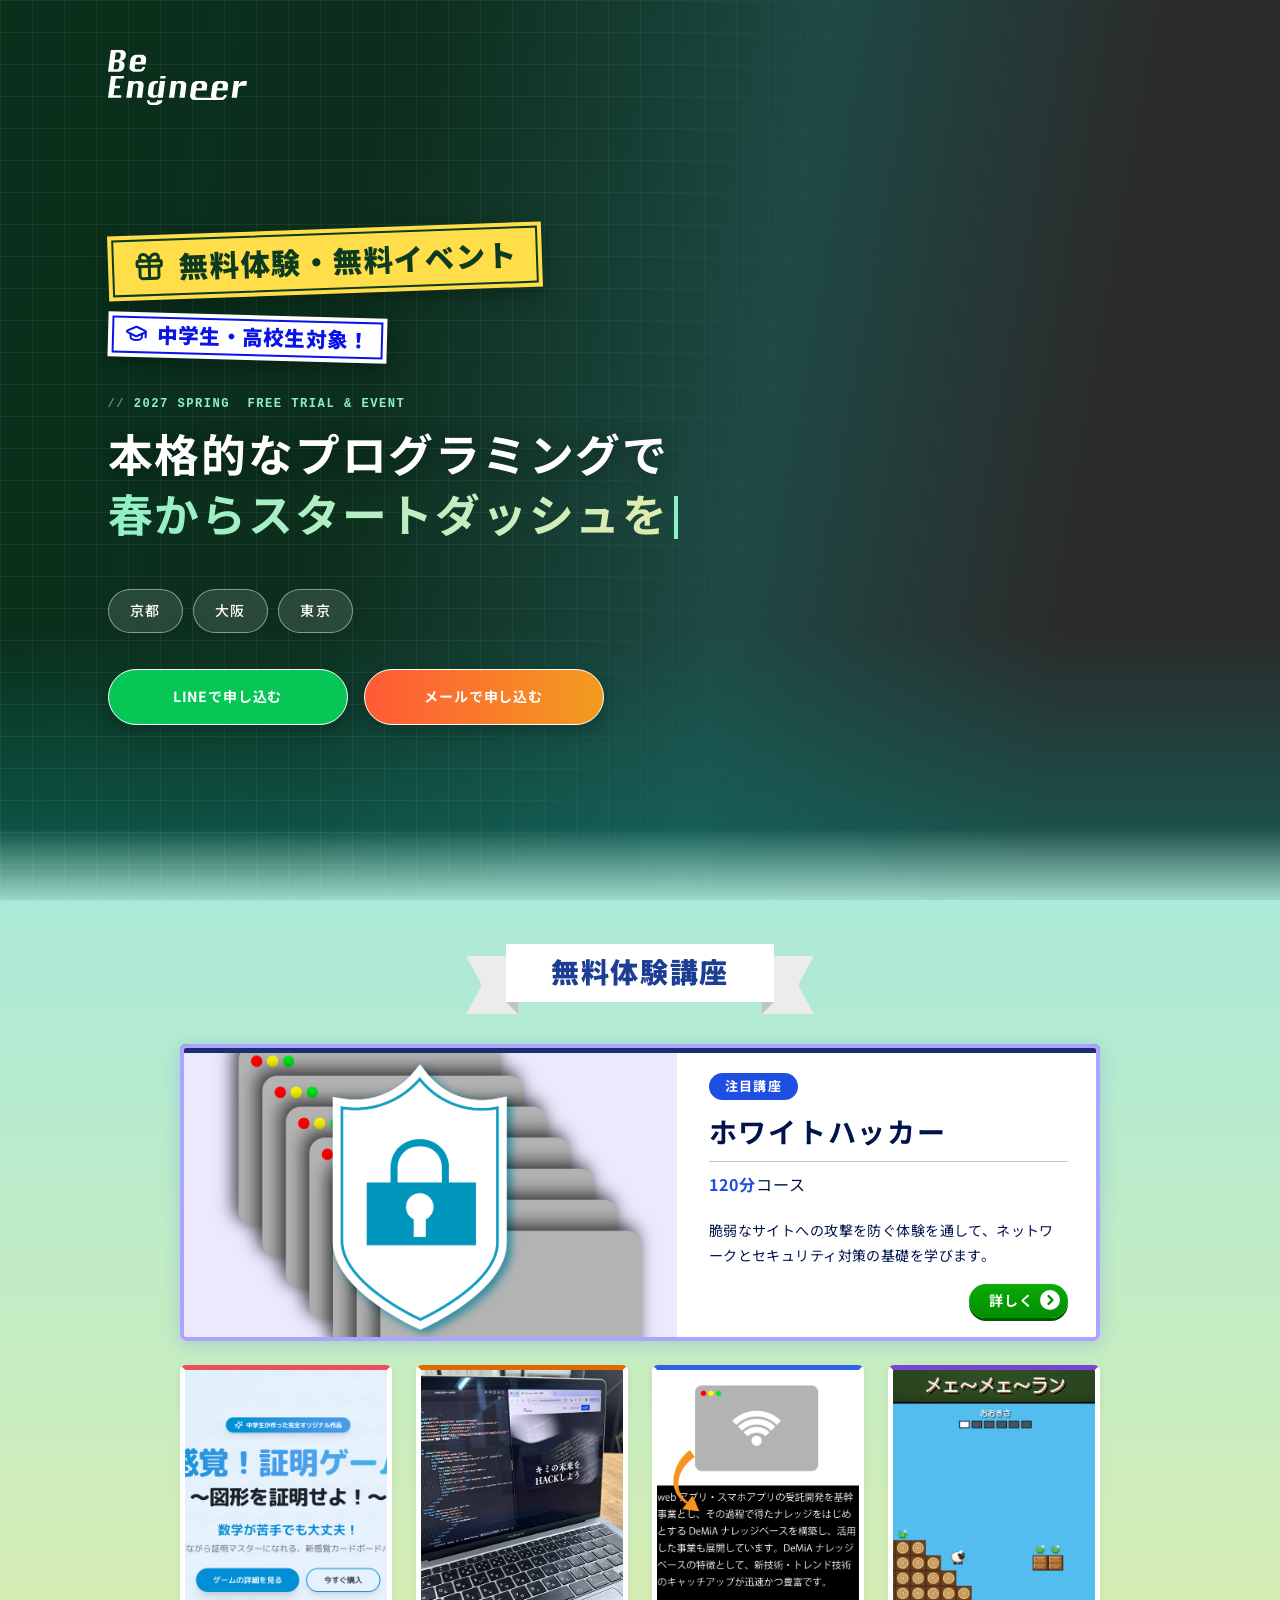
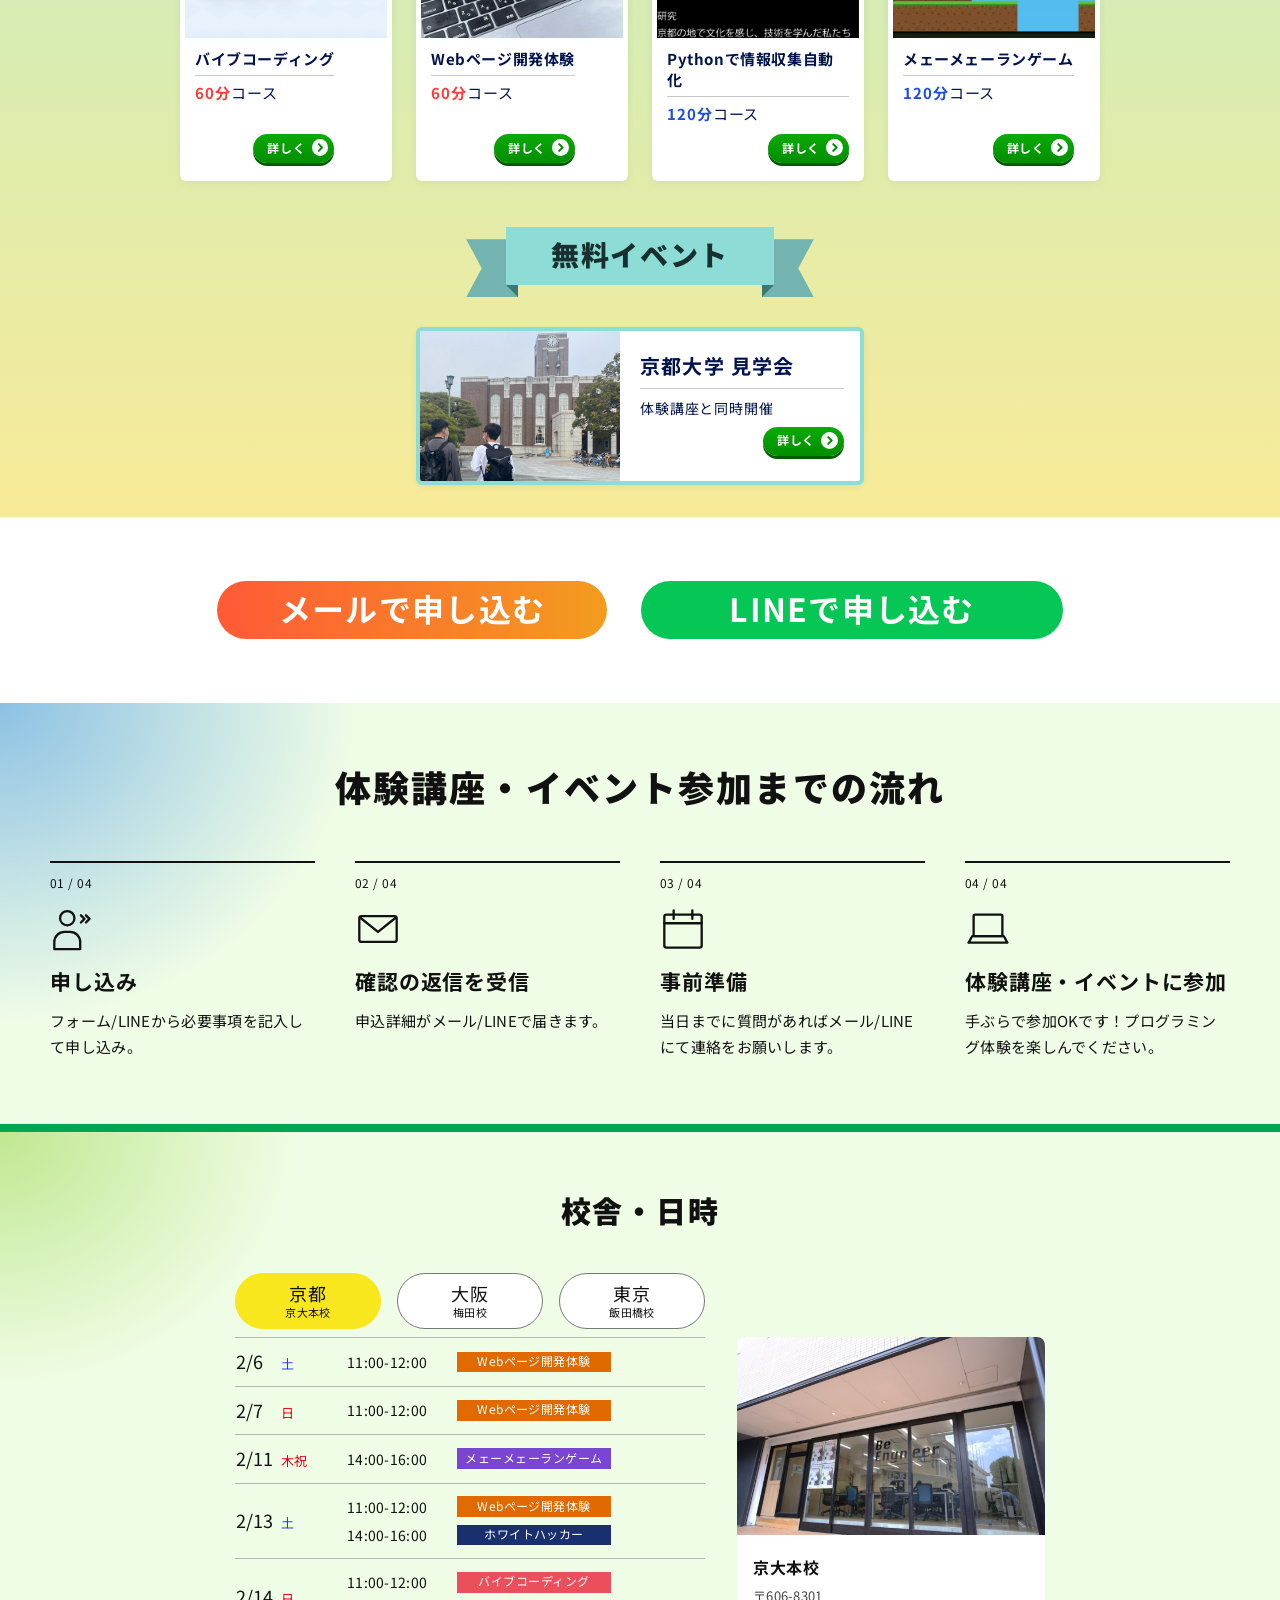
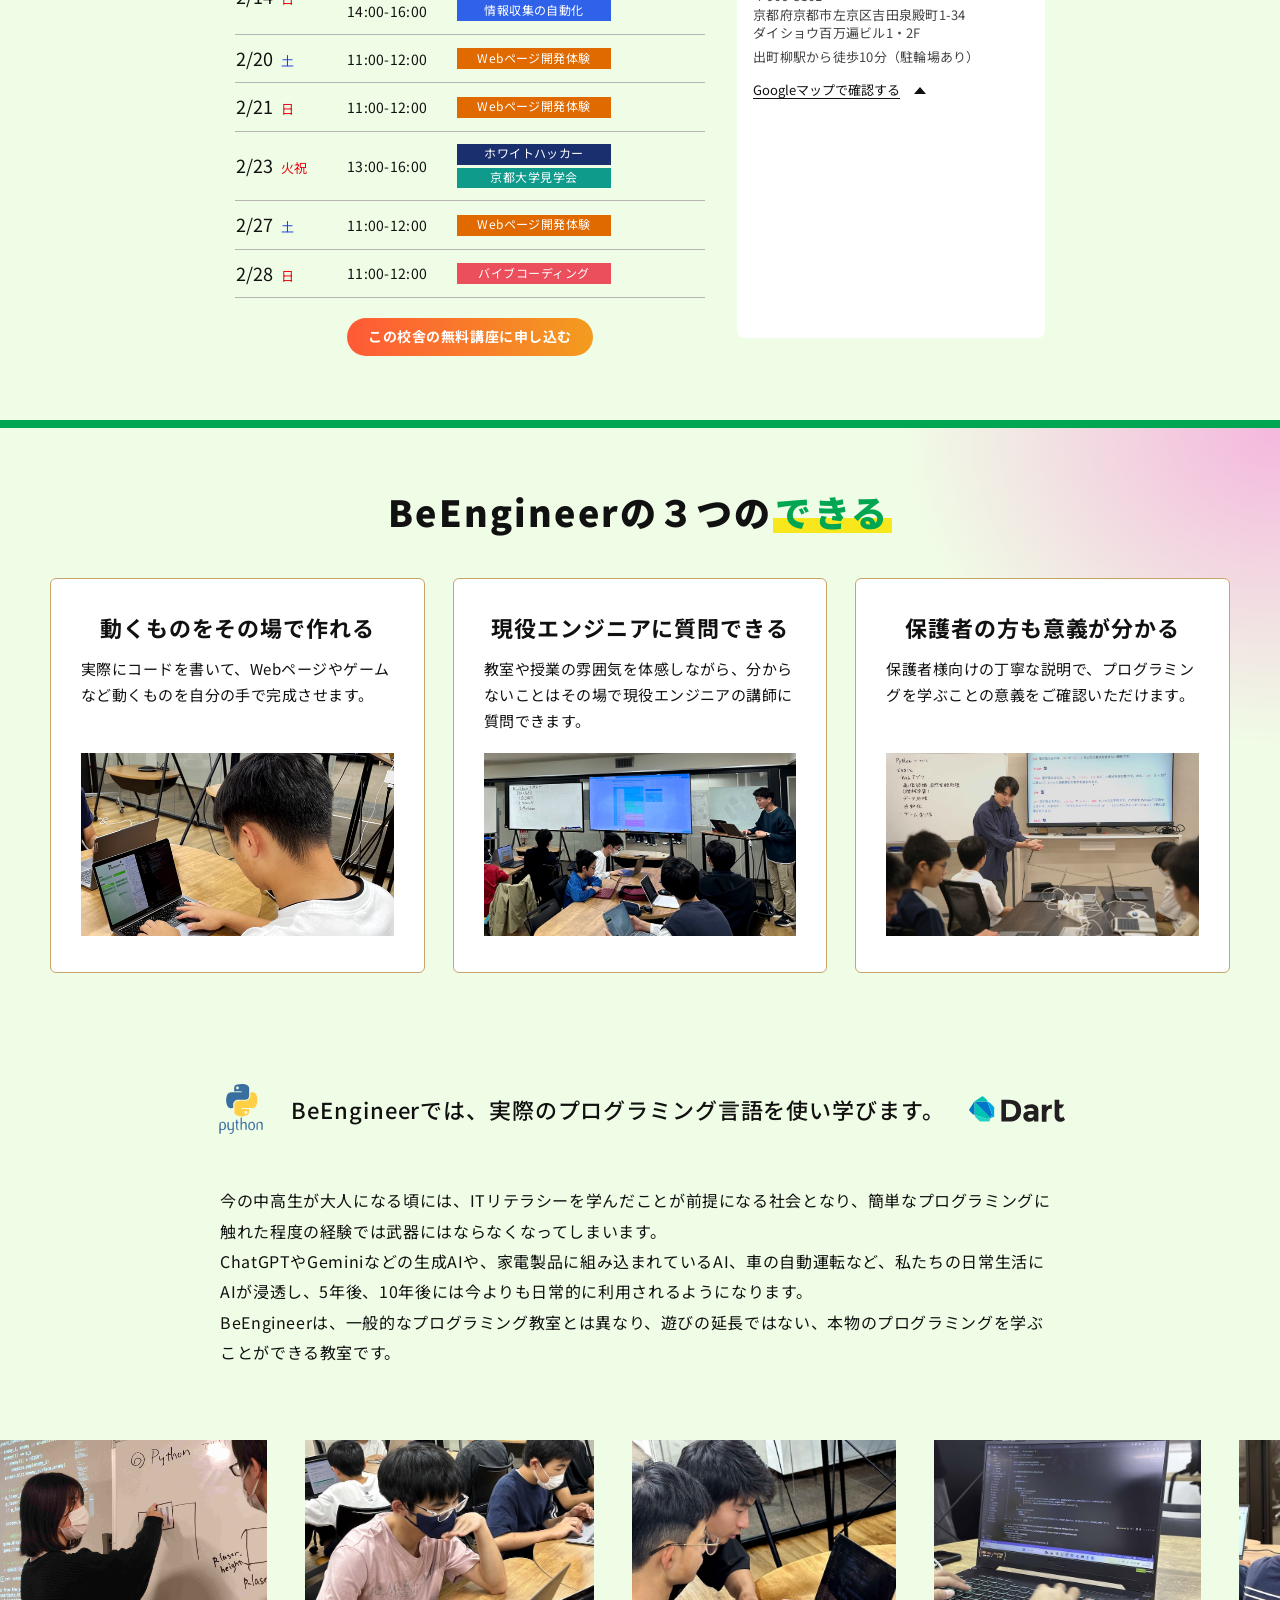
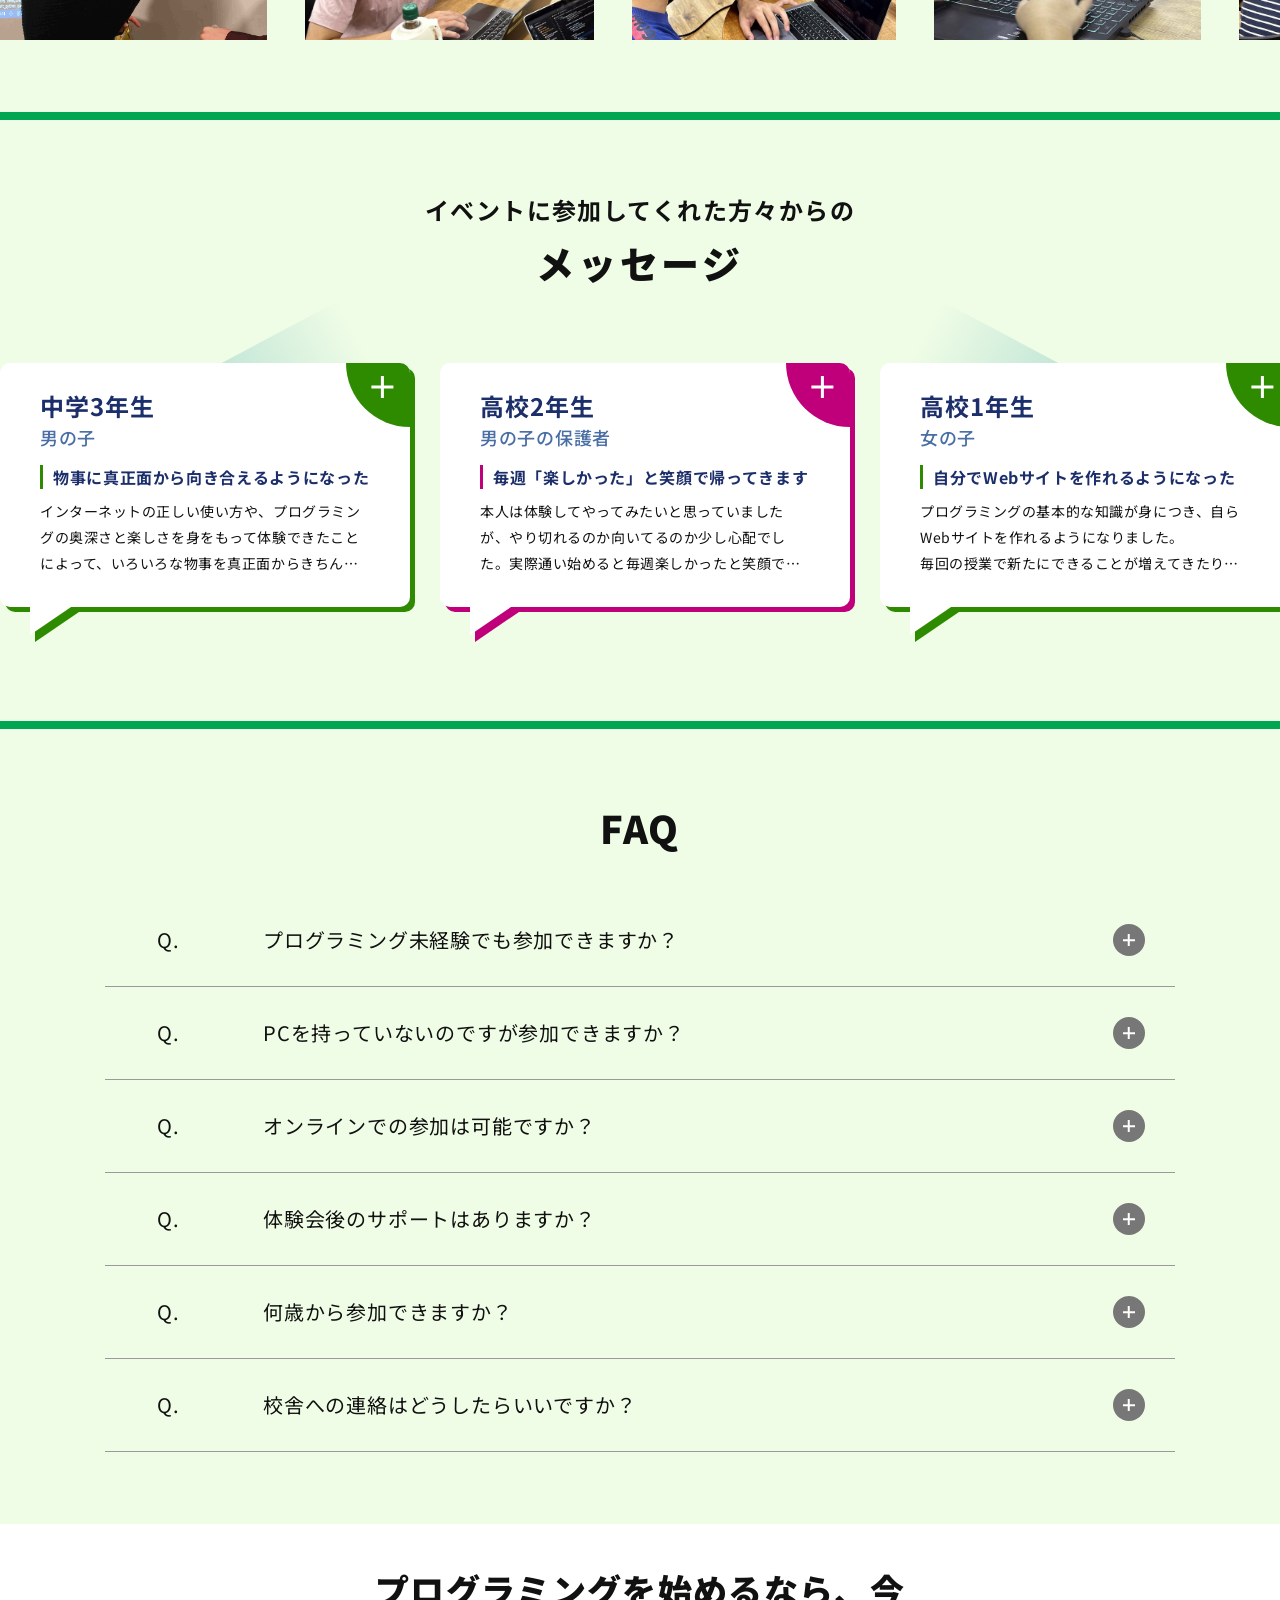
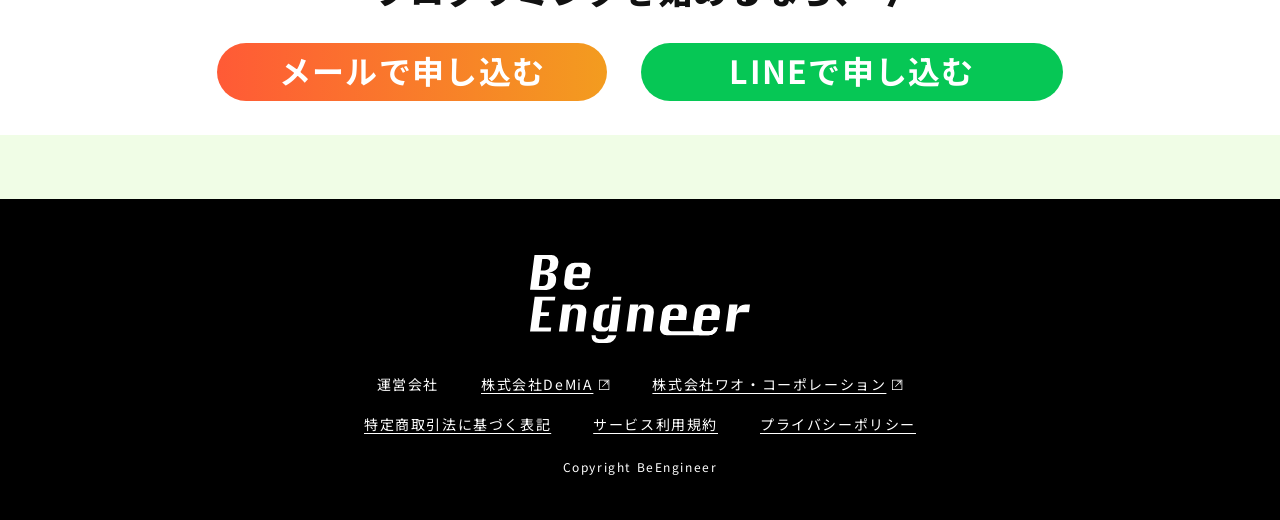
==== commit 0b8d5487: "SP固定ボタンで最下部まで滑らかにスクロール、「詳しく」をボタン風にしてホバー・押下の動きを追加 Co-authored-by: Cursor <cursoragent@cursor.com>" ====
--- a/pages/new_year_2027.html
+++ b/pages/new_year_2027.html
@@ -37,7 +37,7 @@
             href="https://fonts.googleapis.com/css2?family=Noto+Sans+JP:wght@100..900&display=swap"
             rel="stylesheet"
         />
-        <link rel="stylesheet" href="../css/new_year_2027.css?v=20261128090929" />
+        <link rel="stylesheet" href="../css/new_year_2027.css?v=20261128094508" />
         <title>
             本格的なプログラミングで春からスタートダッシュを！｜BeEngineer
         </title>
@@ -1381,6 +1381,6 @@
         <div class="apply-bar">
             <a class="apply-bar__btn" href="#apply">無料体験講座に申し込む</a>
         </div>
-        <script type="module" src="../src/new_year_2027/main.js?v=20261128090929" defer></script>
+        <script type="module" src="../src/new_year_2027/main.js?v=20261128094508" defer></script>
     </body>
 </html>
--- a/css/new_year_2027.css
+++ b/css/new_year_2027.css
@@ -1069,16 +1069,31 @@
   display: none;
 }
 .course-card__more {
+  align-items: center;
   align-self: flex-end;
-  background: #028d00;
+  background: linear-gradient(180deg, #0bab08, #028d00);
   border-radius: 999px;
+  box-shadow: 0 3px 0 #015c00;
   color: #fff;
+  display: inline-flex;
   font-size: 12px;
   font-weight: 700;
+  gap: 0.5em;
   letter-spacing: 0.06em;
   line-height: 1;
-  margin: auto 0 6px;
-  padding: calc(5px - 0.08em) 14px calc(5px + 0.08em);
+  margin: auto 0 9px;
+  padding: calc(6px - 0.08em) 0 calc(6px + 0.08em);
+  padding-left: 14px;
+  padding-right: 6px;
+  transition: background 0.2s, box-shadow 0.15s, transform 0.15s;
+}
+.course-card__more::after {
+  background: url("data:image/svg+xml,%3Csvg xmlns='http://www.w3.org/2000/svg' viewBox='0 0 20 20'%3E%3Ccircle cx='10' cy='10' r='10' fill='%23fff'/%3E%3Cpath d='M8.5 6l4 4-4 4' fill='none' stroke='%23028d00' stroke-width='2.4' stroke-linecap='round' stroke-linejoin='round'/%3E%3C/svg%3E") center/100% no-repeat;
+  content: "";
+  flex: none;
+  height: 1.4em;
+  transition: transform 0.2s;
+  width: 1.4em;
 }
 .course-card__meta {
   margin-bottom: 6px;
@@ -1086,9 +1101,14 @@
 .course-card--clickable {
   transition: transform 0.2s, box-shadow 0.2s;
 }
-.course-card--clickable:hover {
-  box-shadow: 0 6px 16px rgba(0, 0, 0, 0.12);
-  transform: translateY(-3px);
+@media (hover: hover) {
+  .course-card--clickable:hover {
+    box-shadow: 0 6px 16px rgba(0, 0, 0, 0.12);
+    transform: translateY(-3px);
+  }
+}
+.course-card--clickable:active {
+  transform: translateY(0) scale(0.985);
 }
 .course-card__button {
   background: none;
@@ -1106,6 +1126,23 @@
   outline: 3px solid #1f4fe0;
   outline-offset: 2px;
 }
+@media (hover: hover) {
+  .course-card__button:hover .course-card__more {
+    background: linear-gradient(180deg, #13c210, #03a300);
+    box-shadow: 0 5px 0 #015c00;
+    transform: translateY(-2px);
+  }
+  .course-card__button:hover .course-card__more::after {
+    transform: translateX(3px);
+  }
+}
+.course-card__button:focus-visible .course-card__more::after {
+  transform: translateX(3px);
+}
+.course-card__button:active .course-card__more {
+  box-shadow: 0 0 0 #015c00;
+  transform: translateY(3px);
+}
 .course-card__title, .course-card__meta {
   display: block;
 }
@@ -1253,8 +1290,10 @@
   }
   .course-card--featured .course-card__more {
     font-size: 14px;
-    margin: 16px 0 0;
-    padding: calc(7px - 0.08em) 20px calc(7px + 0.08em);
+    margin: 16px 0 3px;
+    padding: calc(7px - 0.08em) 0 calc(7px + 0.08em);
+    padding-left: 20px;
+    padding-right: 8px;
   }
   .course-card--event .course-card__button {
     gap: 20px;
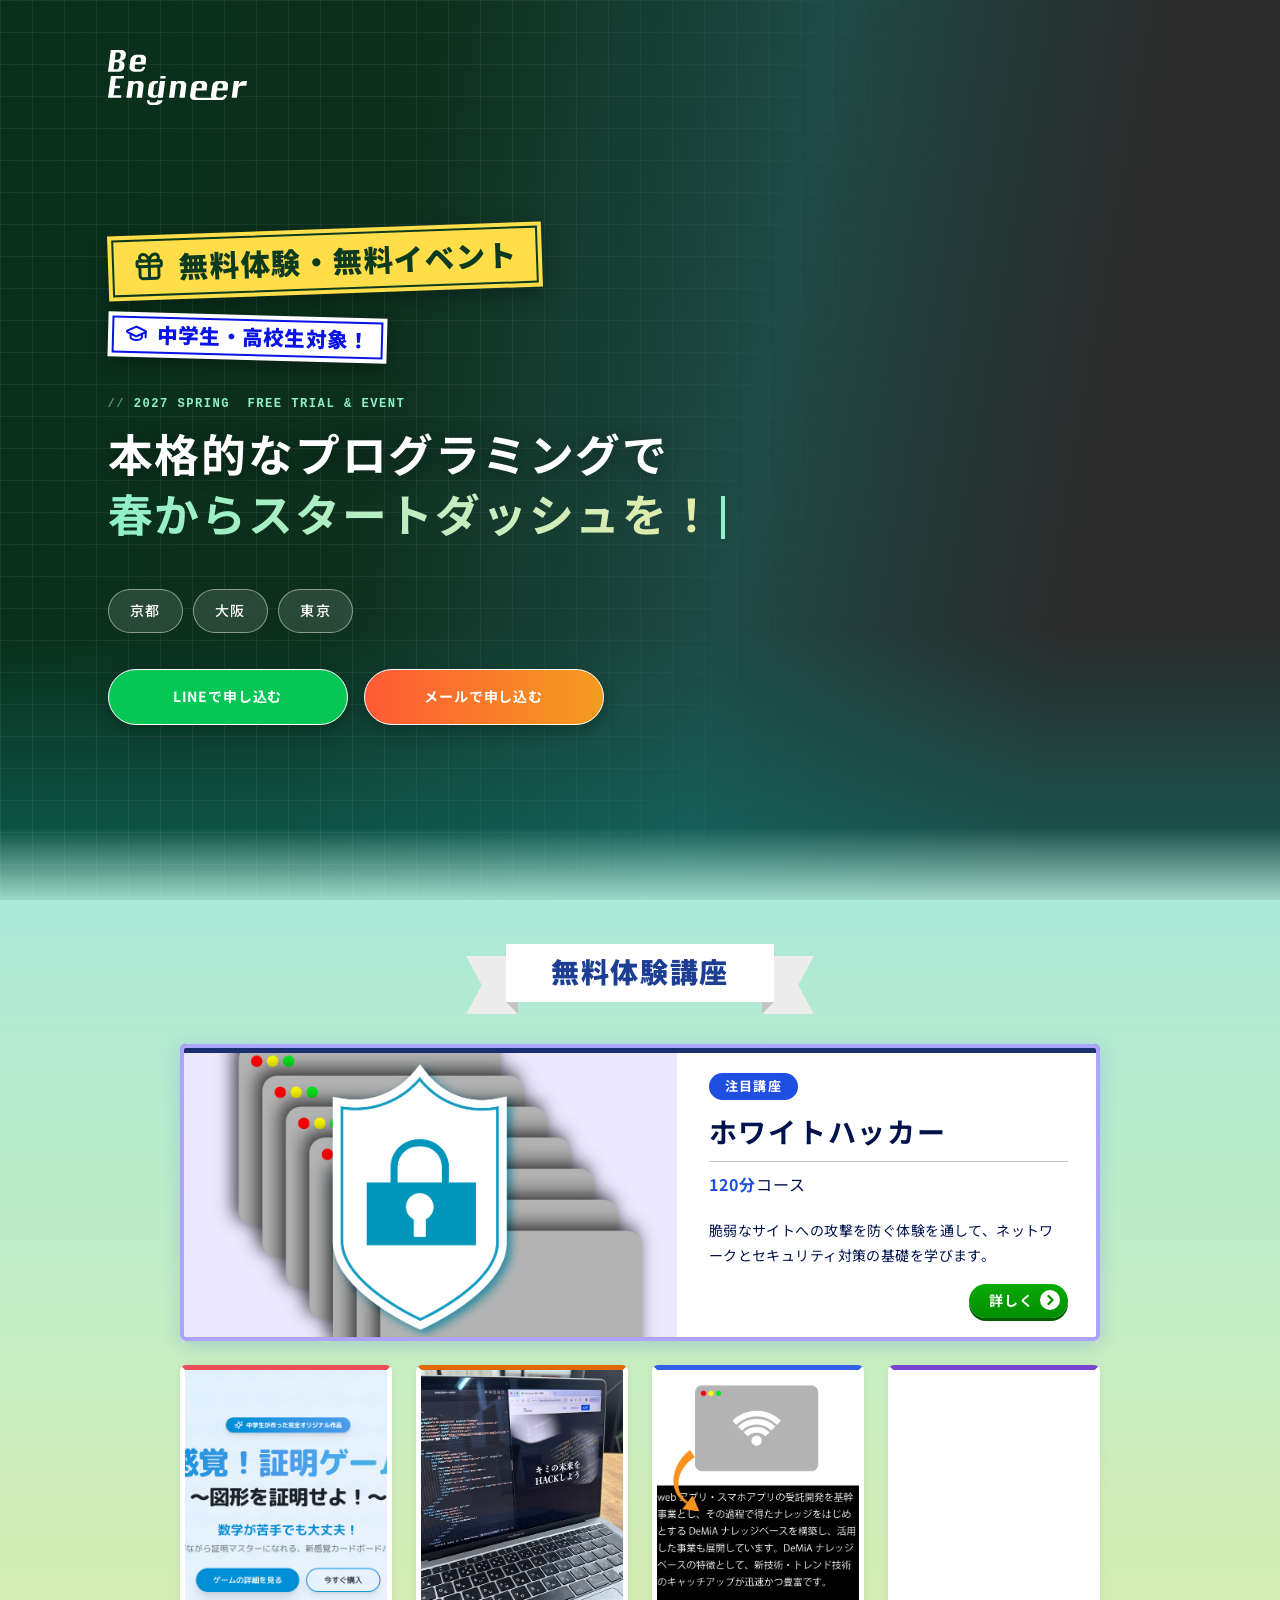
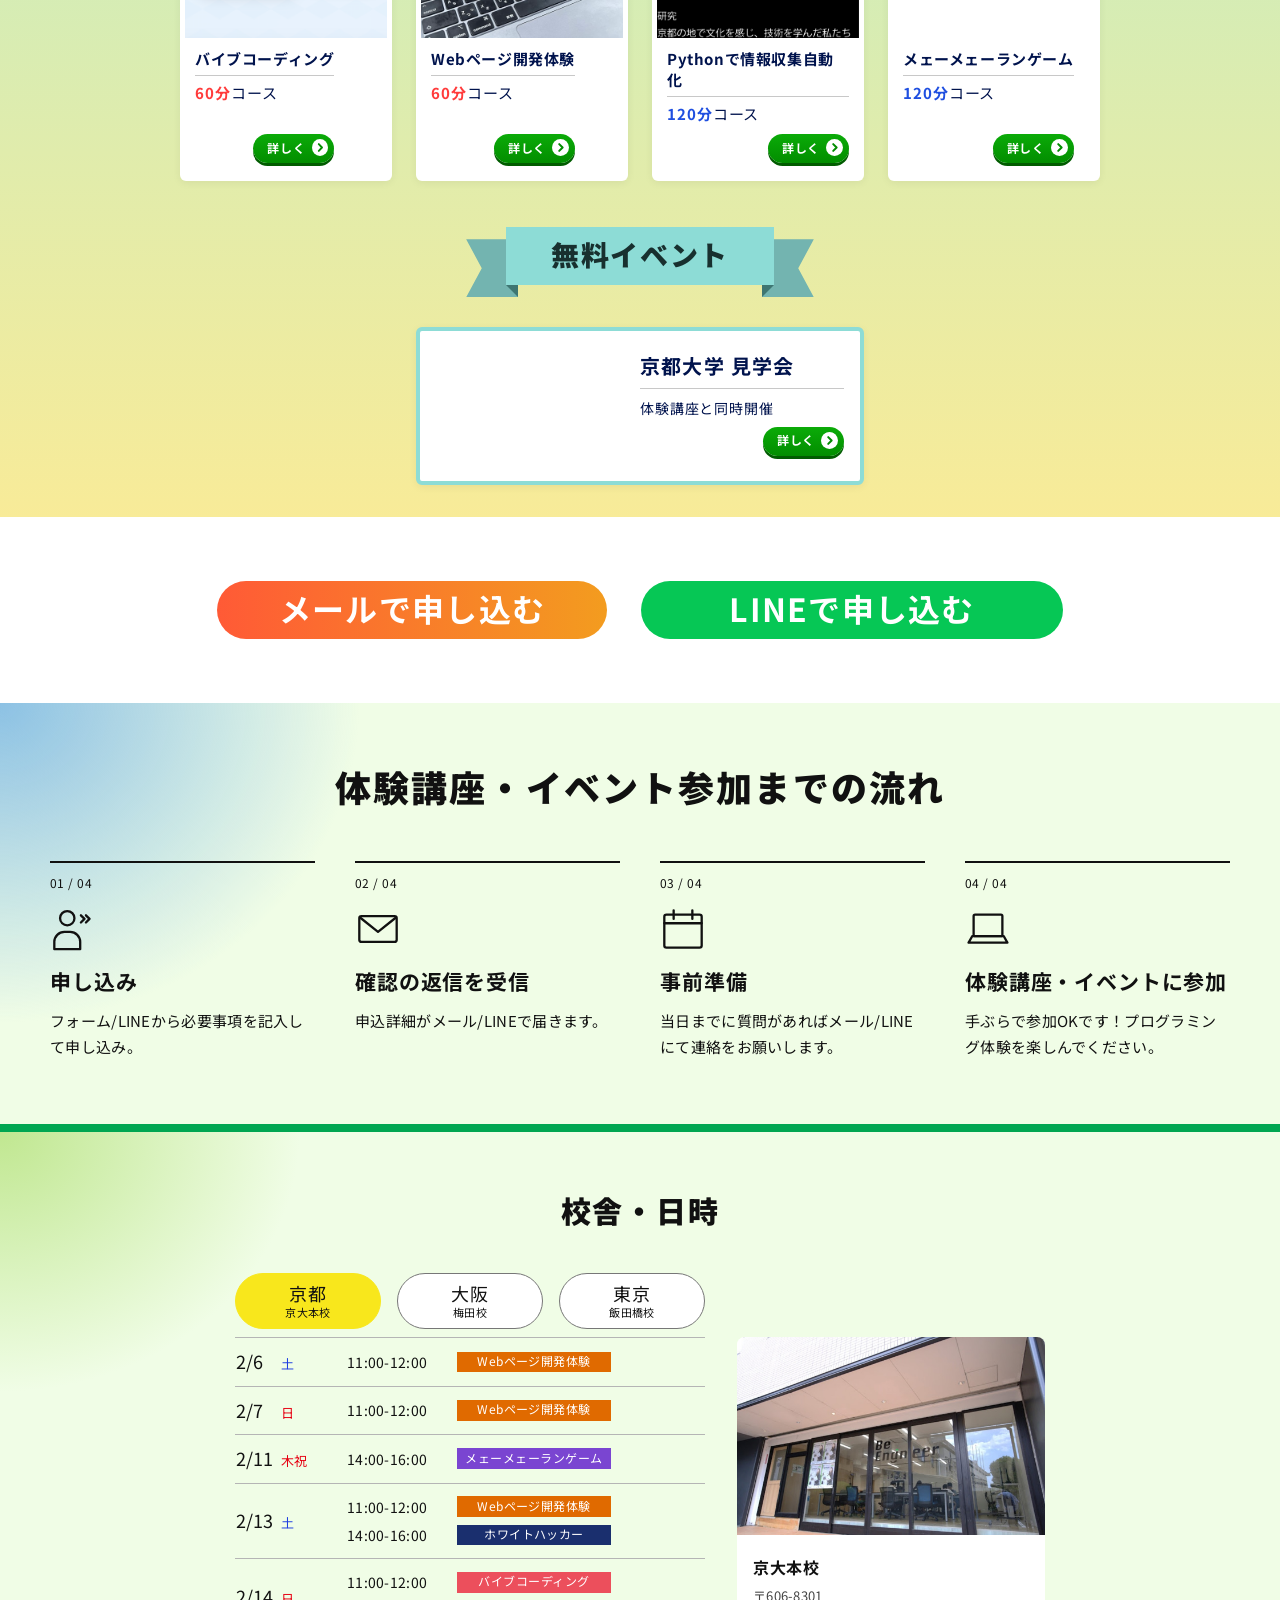
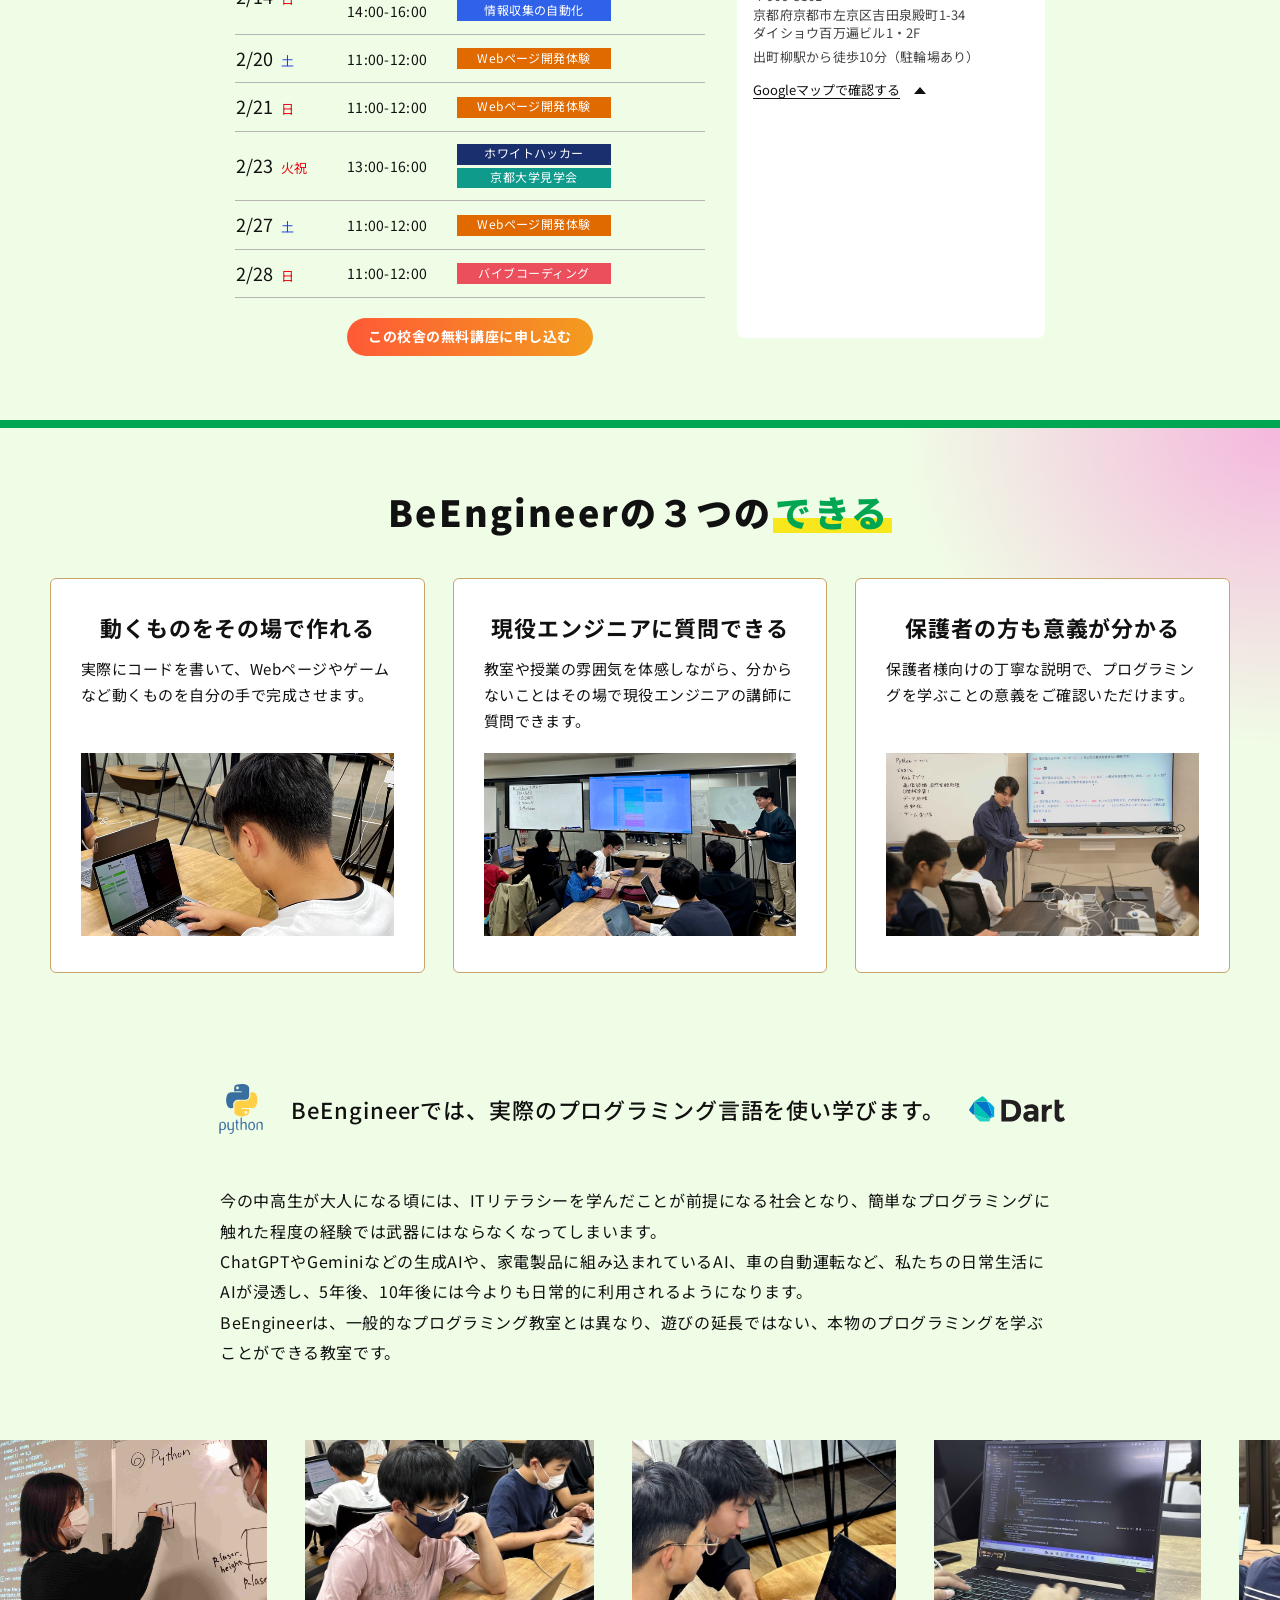
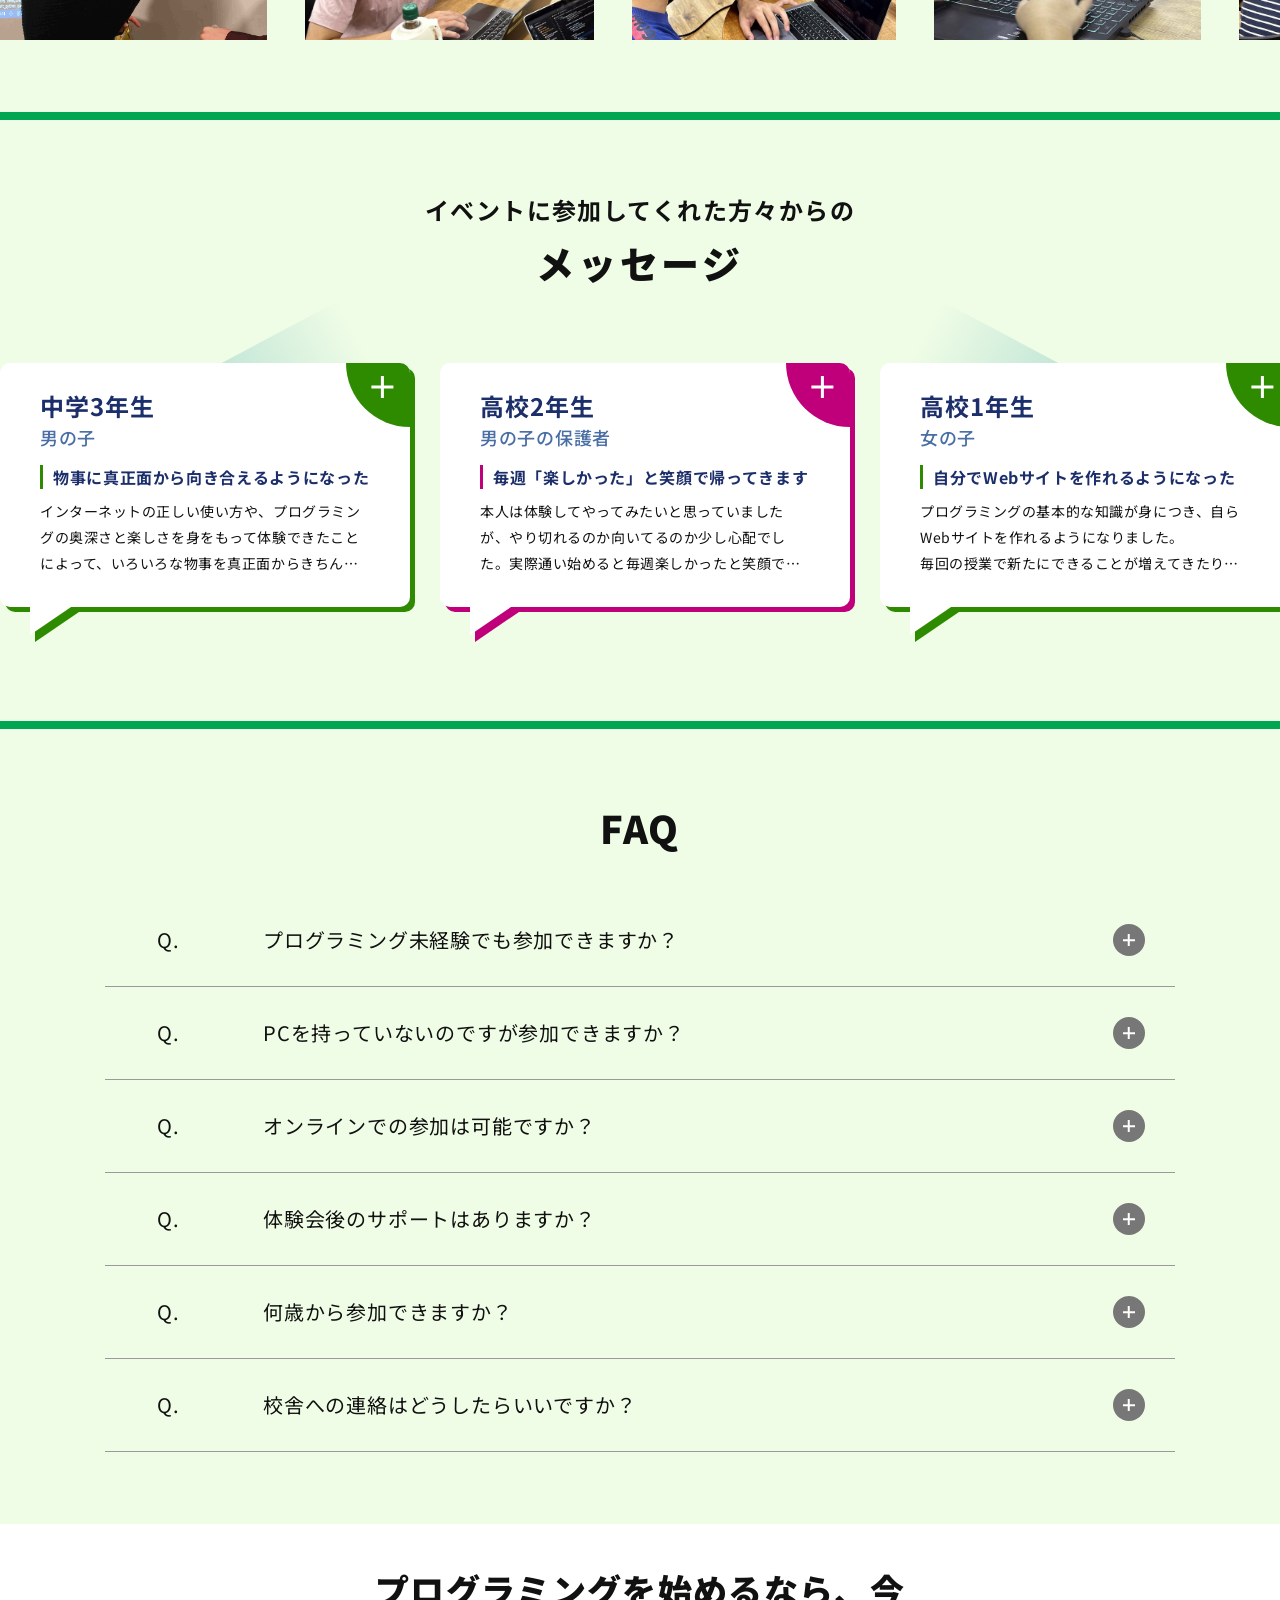
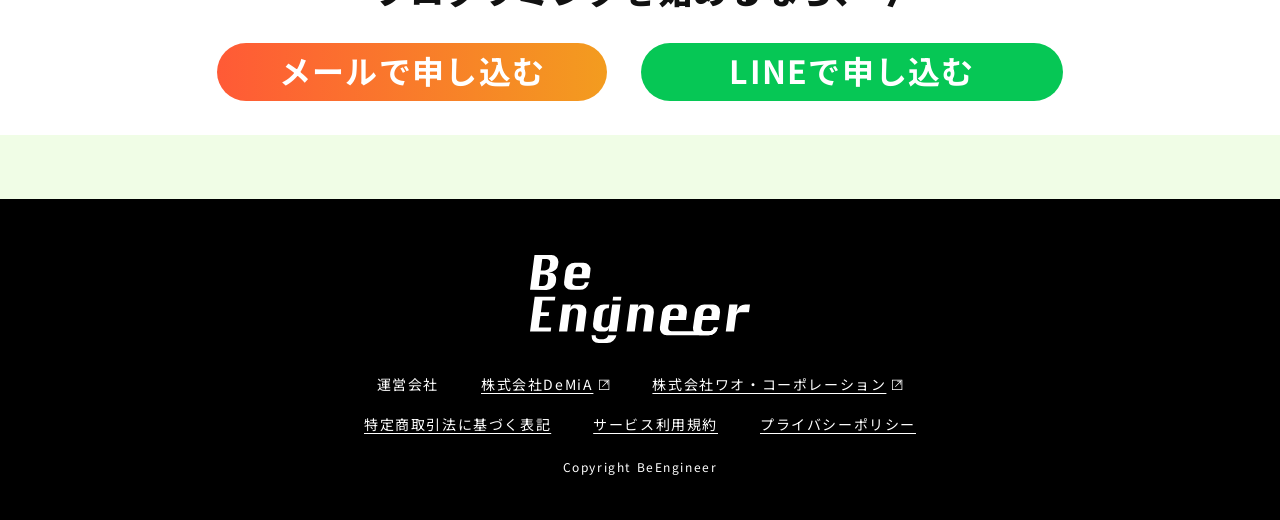
==== commit f2a5098e: "追従LINEボタンをページ内のLINEボタンが見えている間は隠すように変更 Co-authored-by: Cursor <cursoragent@cursor.com>" ====
--- a/pages/new_year_2027.html
+++ b/pages/new_year_2027.html
@@ -37,7 +37,7 @@
             href="https://fonts.googleapis.com/css2?family=Noto+Sans+JP:wght@100..900&display=swap"
             rel="stylesheet"
         />
-        <link rel="stylesheet" href="../css/new_year_2027.css?v=20261128094508" />
+        <link rel="stylesheet" href="../css/new_year_2027.css?v=20261128101549" />
         <title>
             本格的なプログラミングで春からスタートダッシュを！｜BeEngineer
         </title>
@@ -1381,6 +1381,6 @@
         <div class="apply-bar">
             <a class="apply-bar__btn" href="#apply">無料体験講座に申し込む</a>
         </div>
-        <script type="module" src="../src/new_year_2027/main.js?v=20261128094508" defer></script>
+        <script type="module" src="../src/new_year_2027/main.js?v=20261128101549" defer></script>
     </body>
 </html>
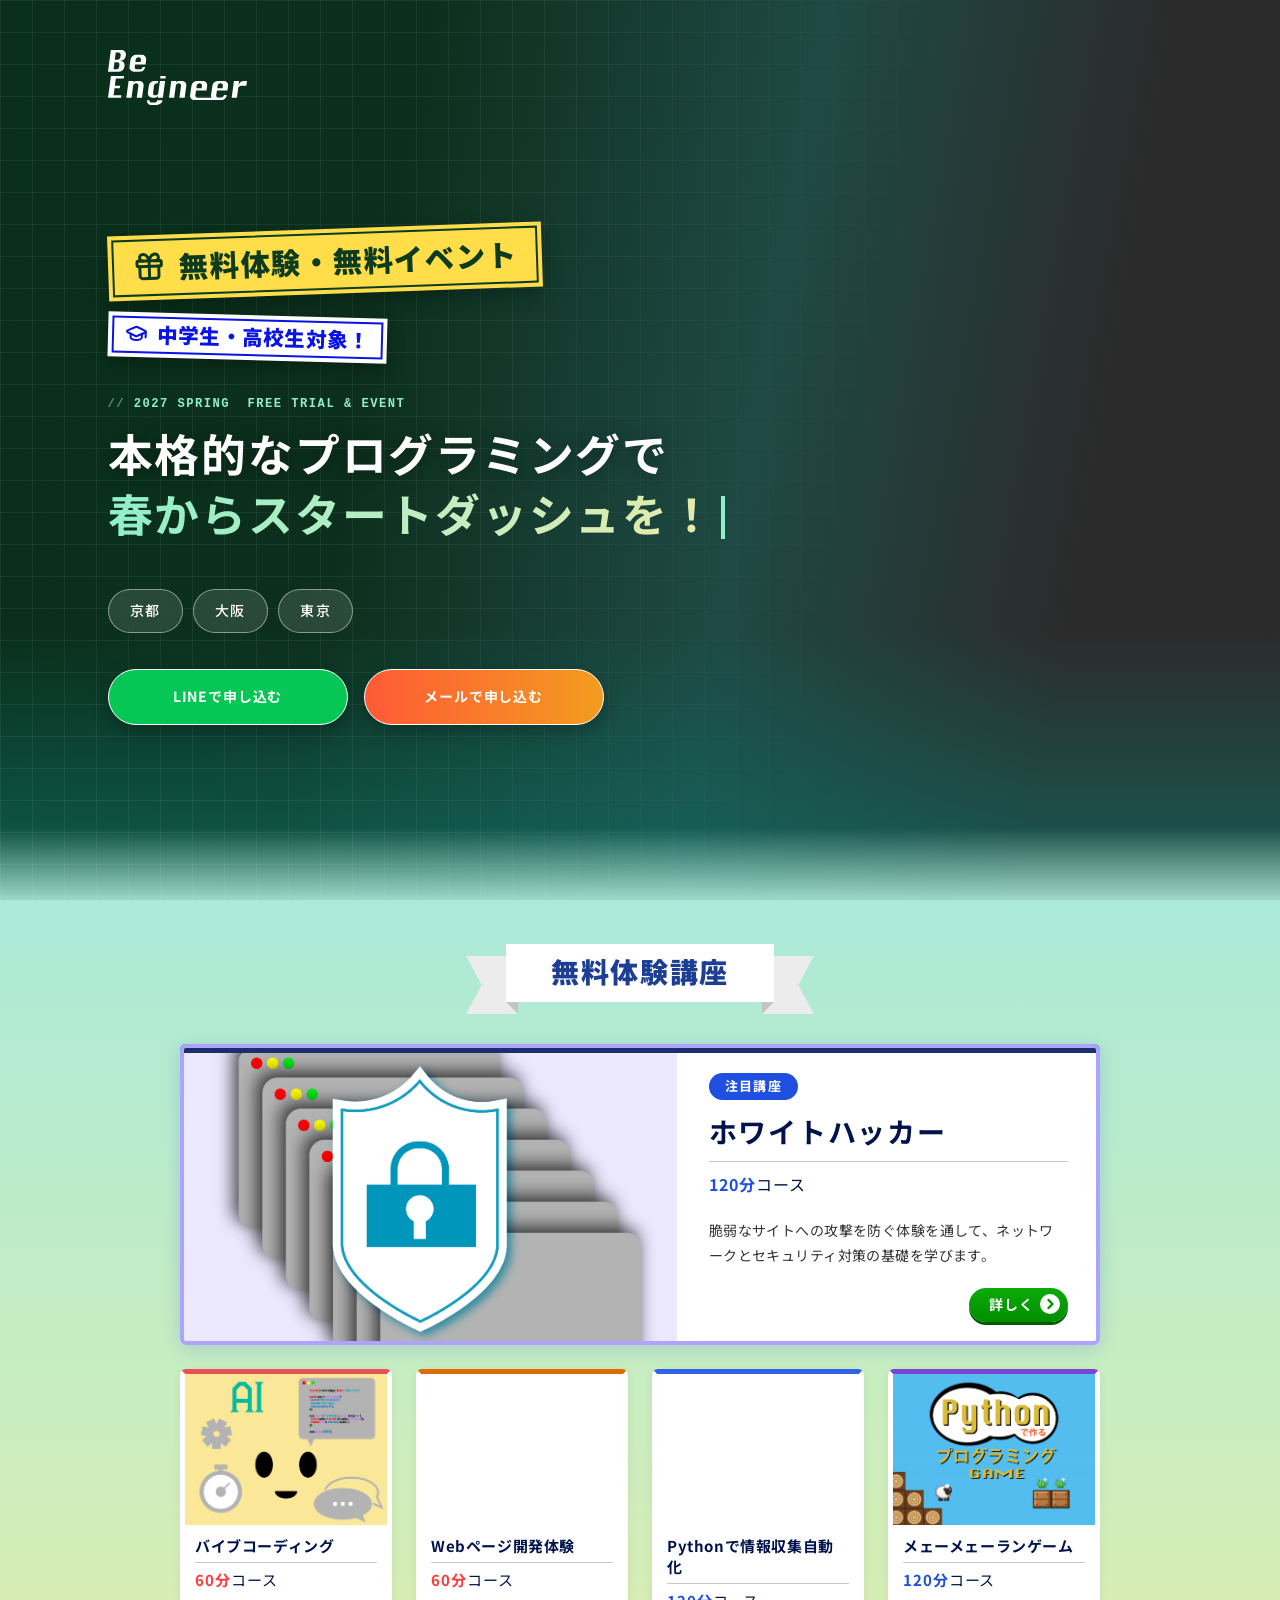
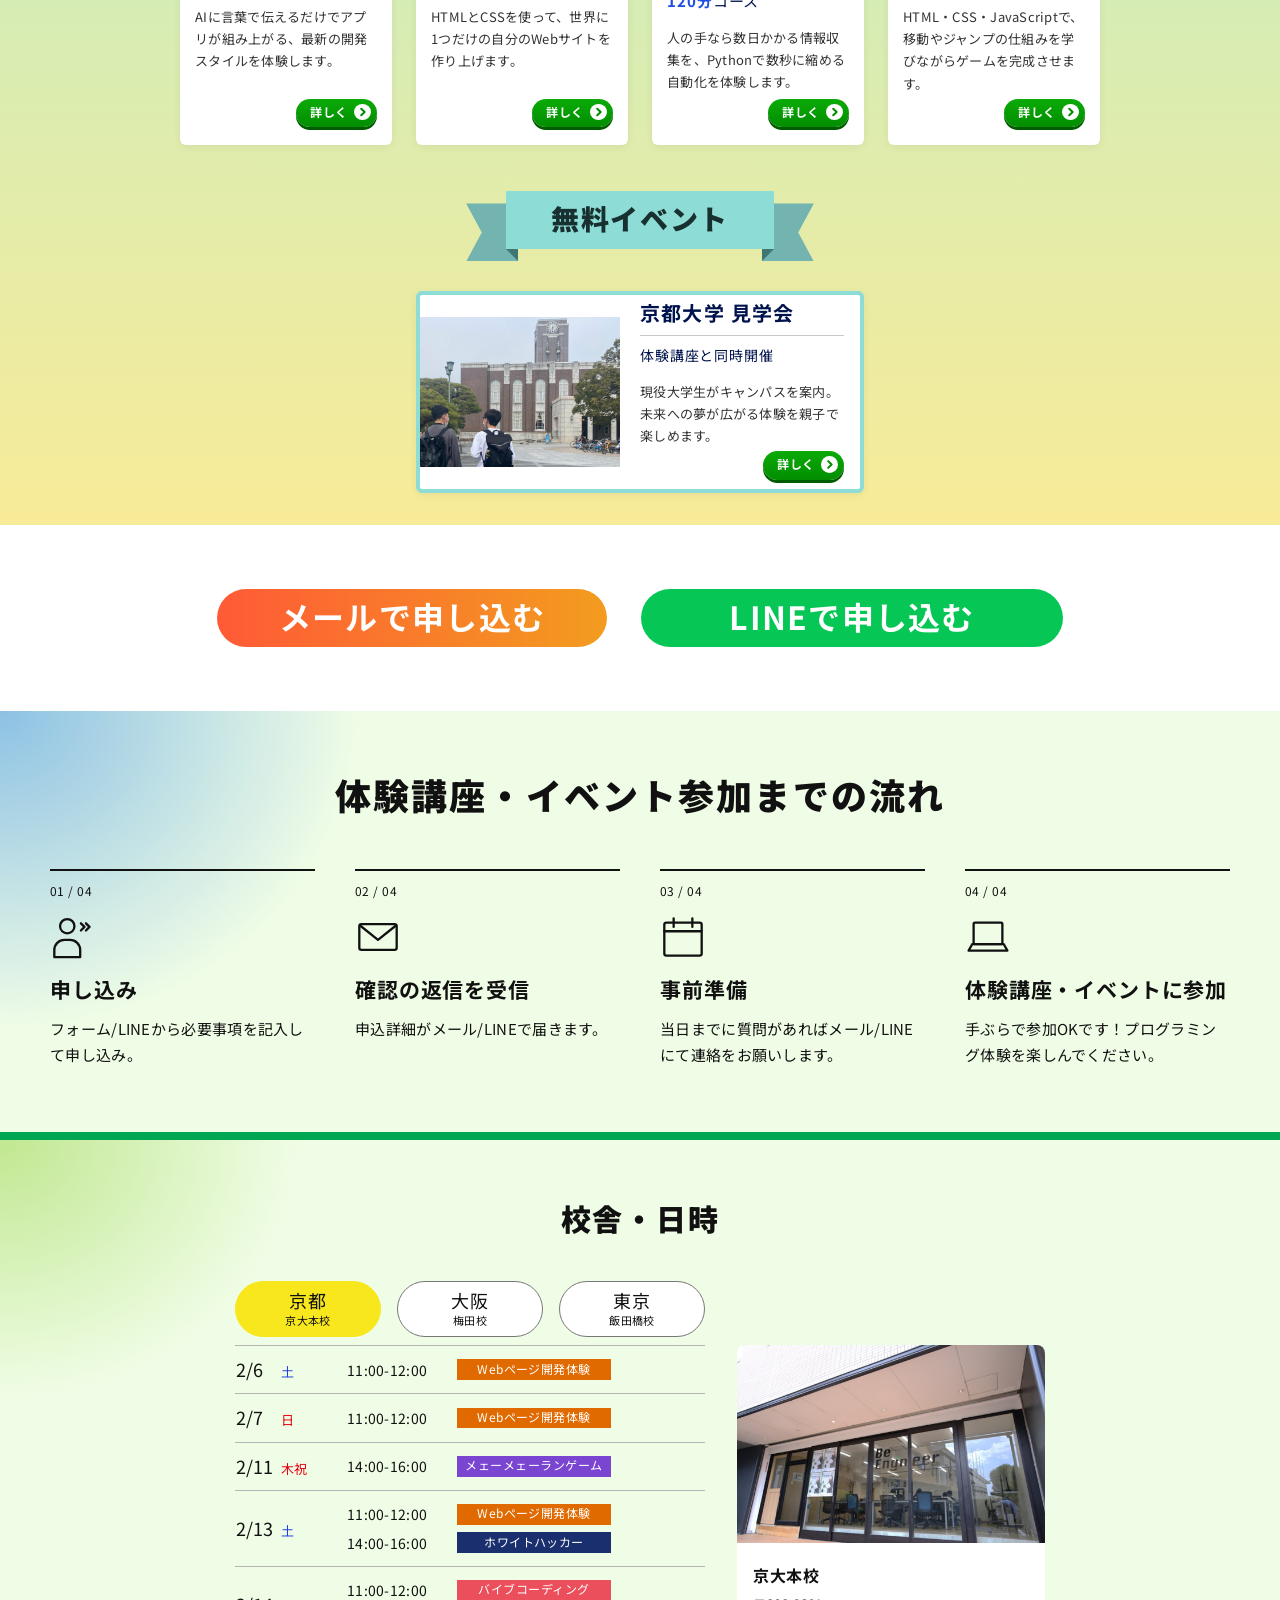
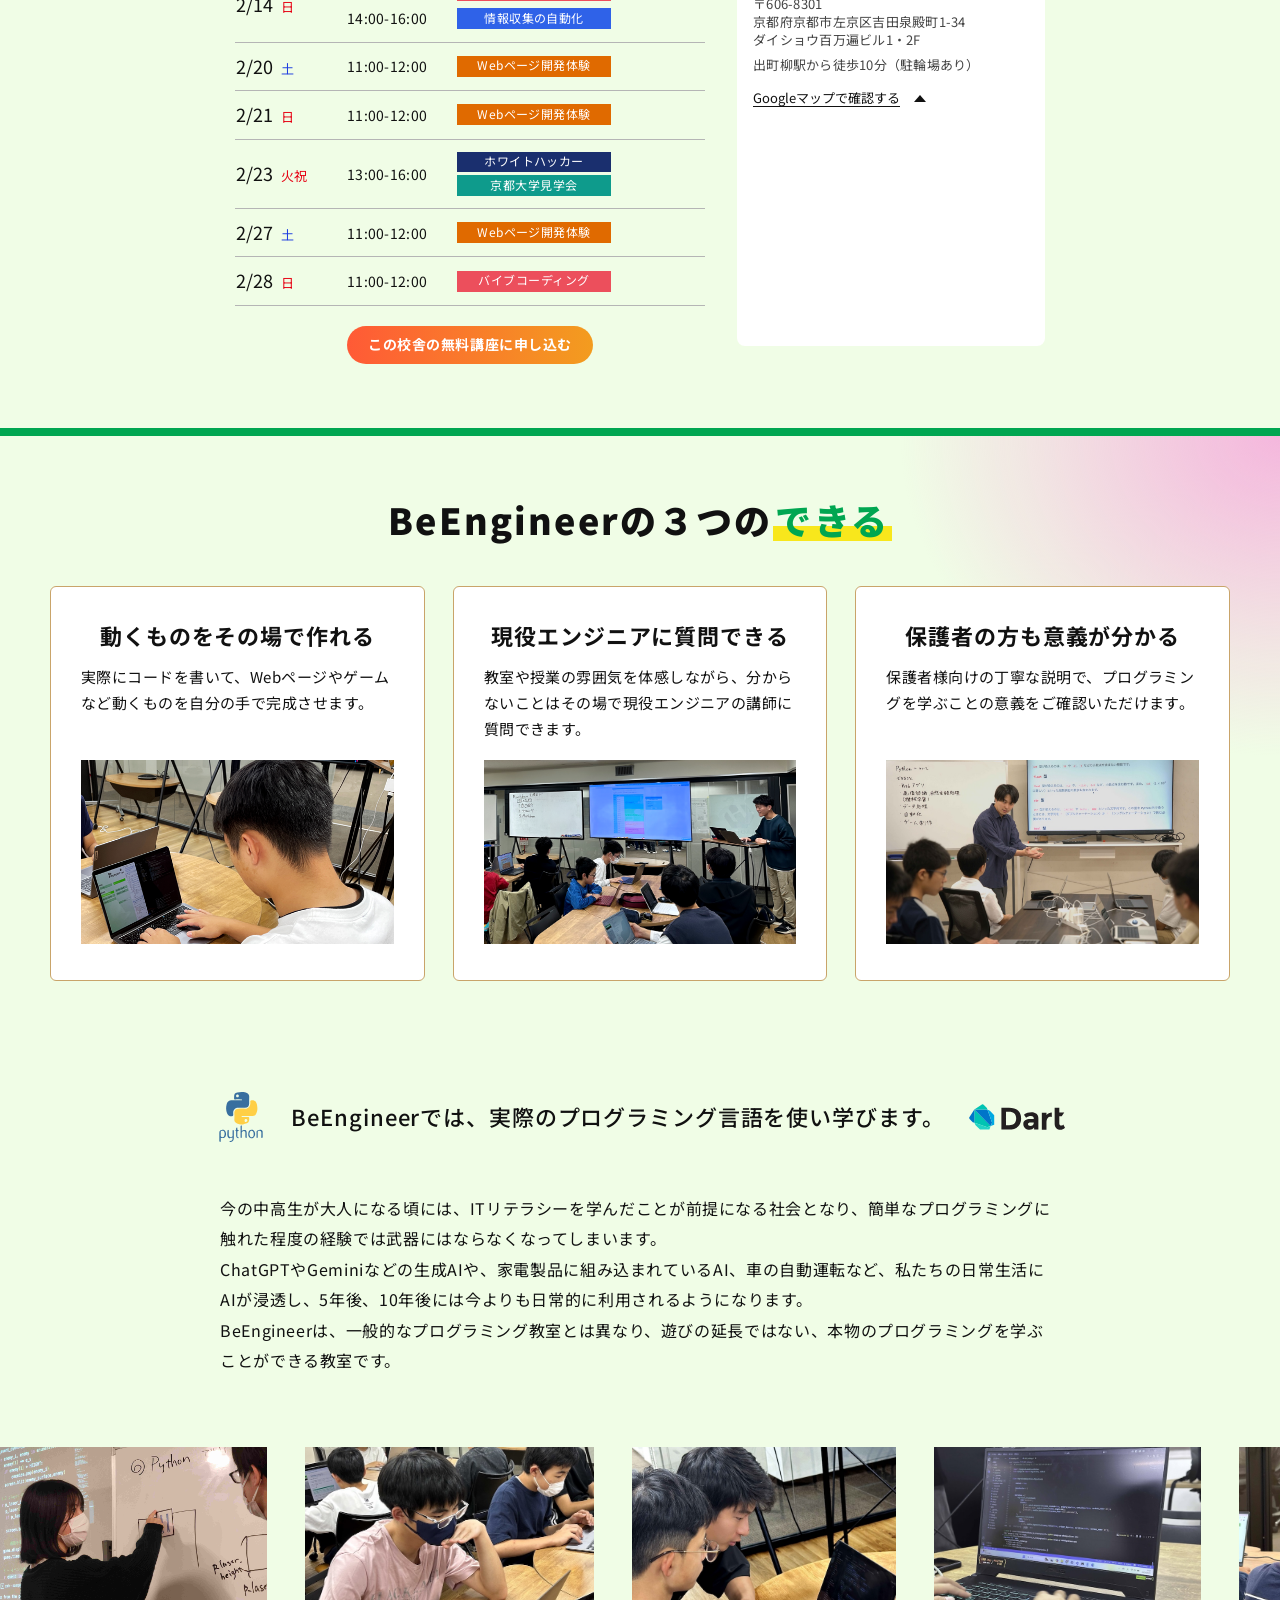
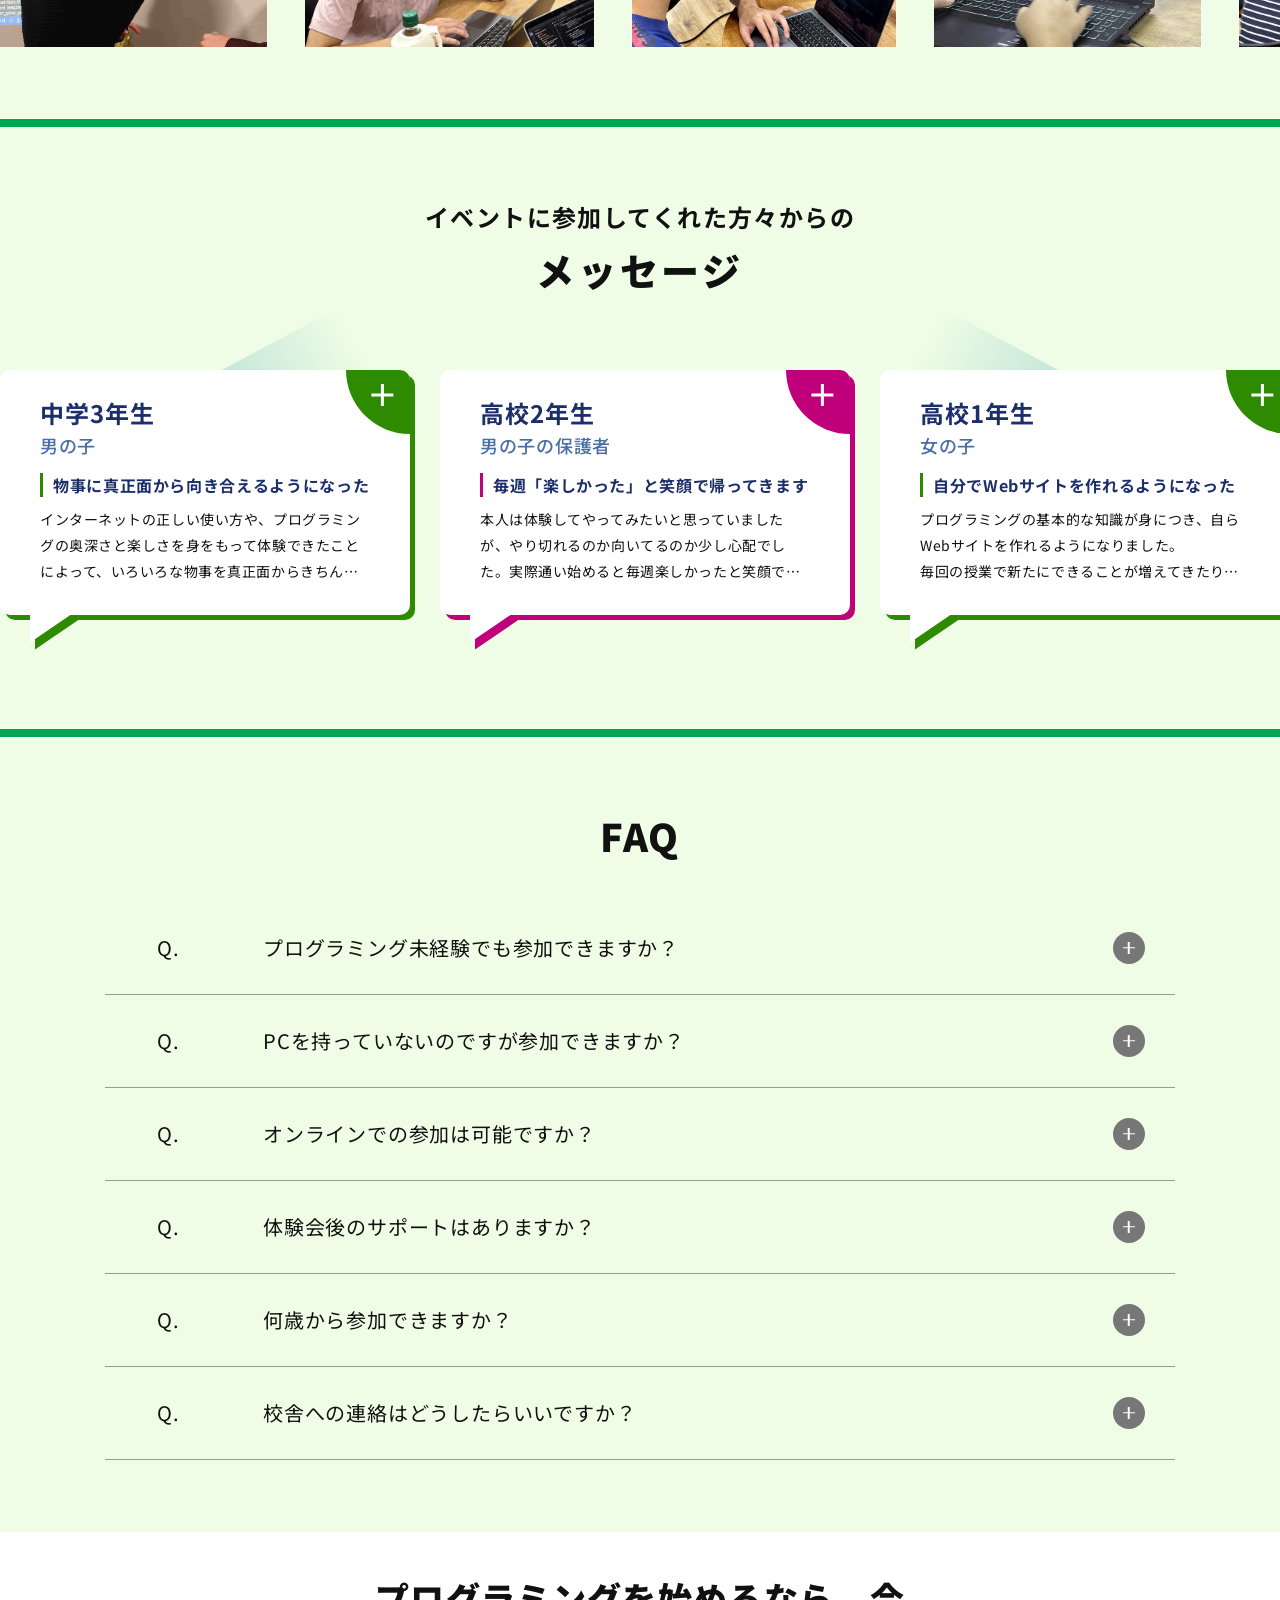
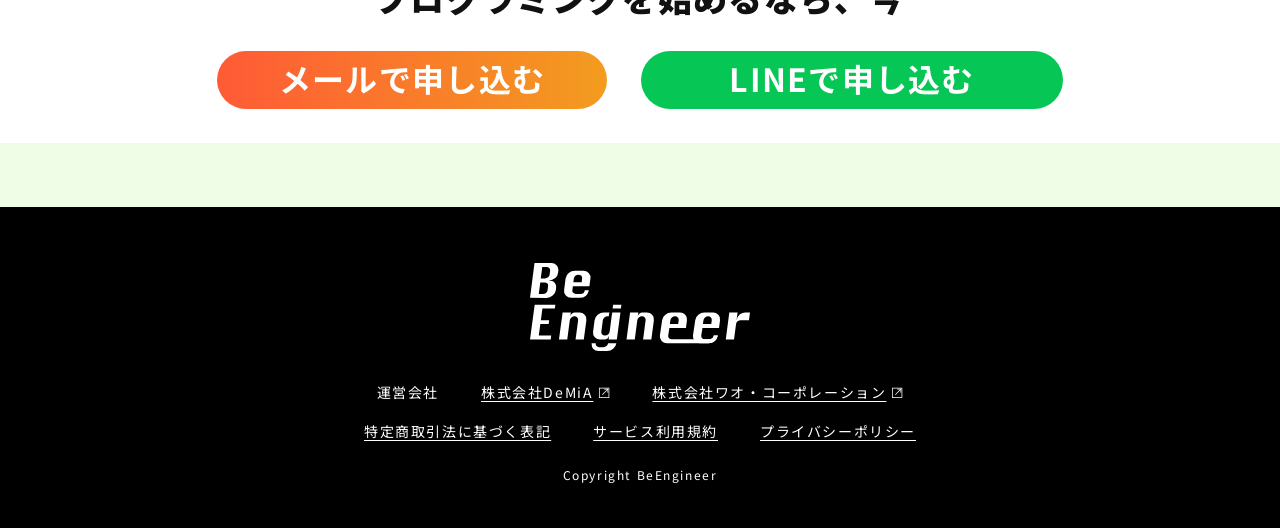
==== commit fc7fe3c6: "講座カード：画像をpngに変更、PCも4:3に、PCの全カードに紹介文を追加 Co-authored-by: Cursor <cursoragent@cursor.com>" ====
--- a/pages/new_year_2027.html
+++ b/pages/new_year_2027.html
@@ -37,7 +37,7 @@
             href="https://fonts.googleapis.com/css2?family=Noto+Sans+JP:wght@100..900&display=swap"
             rel="stylesheet"
         />
-        <link rel="stylesheet" href="../css/new_year_2027.css?v=20261128101549" />
+        <link rel="stylesheet" href="../css/new_year_2027.css?v=20261128102457" />
         <title>
             本格的なプログラミングで春からスタートダッシュを！｜BeEngineer
         </title>
@@ -206,7 +206,7 @@
                                         <img
                                             class="course-card__img"
                                             src="../assets/images/new_year_2027/png/vibe_coding_work.png"
-                                            alt="バイブコーディングで中学生が作ったゲームの紹介ページ"
+                                            alt="AIとコードの画面を描いたバイブコーディングのイメージ図"
                                             loading="lazy"
                                             decoding="async"
                                         />
@@ -222,6 +222,9 @@
                                                     >60分</span
                                                 >コース
                                             </span>
+                                            <span class="course-card__lead">
+                                                AIに言葉で伝えるだけでアプリが組み上がる、最新の開発スタイルを体験します。
+                                            </span>
                                             <span class="course-card__more"
                                                 >詳しく</span
                                             >
@@ -239,8 +242,8 @@
                                     >
                                         <img
                                             class="course-card__img"
-                                            src="../assets/images/new_year_2027/jpg/OriginalWebPage.jpg"
-                                            alt="Webページ制作の画面"
+                                            src="../assets/images/new_year_2027/png/OriginalWebPage.png"
+                                            alt="「キミの未来をHACKしよう」と表示したWebページの画面"
                                             loading="lazy"
                                             decoding="async"
                                         />
@@ -256,6 +259,9 @@
                                                     >60分</span
                                                 >コース
                                             </span>
+                                            <span class="course-card__lead">
+                                                HTMLとCSSを使って、世界に1つだけの自分のWebサイトを作り上げます。
+                                            </span>
                                             <span class="course-card__more"
                                                 >詳しく</span
                                             >
@@ -273,10 +279,8 @@
                                         data-course="scraping"
                                         aria-haspopup="dialog"
                                     >
-                                        <!-- 縦長の画像なので、SPで横長に切り抜くときはイラストのある上側を残す -->
                                         <img
                                             class="course-card__img"
-                                            style="object-position: center top"
                                             src="../assets/images/new_year_2027/png/scraping_card.png"
                                             alt="Webサイトから文章を自動で取り出すイメージ図"
                                             loading="lazy"
@@ -294,6 +298,9 @@
                                                     >120分</span
                                                 >コース
                                             </span>
+                                            <span class="course-card__lead">
+                                                人の手なら数日かかる情報収集を、Pythonで数秒に縮める自動化を体験します。
+                                            </span>
                                             <span class="course-card__more"
                                                 >詳しく</span
                                             >
@@ -311,8 +318,8 @@
                                     >
                                         <img
                                             class="course-card__img"
-                                            src="../assets/images/new_year_2027/jpg/mee_mee_run.jpg"
-                                            alt="メェーメェーランゲームのプレイ画面"
+                                            src="../assets/images/new_year_2027/png/mee_mee_run.png"
+                                            alt="メェーメェーランゲームのタイトル画面"
                                             loading="lazy"
                                             decoding="async"
                                         />
@@ -327,6 +334,9 @@
                                                     class="course-card__time course-card__time--long"
                                                     >120分</span
                                                 >コース
+                                            </span>
+                                            <span class="course-card__lead">
+                                                HTML・CSS・JavaScriptで、移動やジャンプの仕組みを学びながらゲームを完成させます。
                                             </span>
                                             <span class="course-card__more"
                                                 >詳しく</span
@@ -405,6 +415,9 @@
                                         <span class="course-card__meta">
                                             体験講座と同時開催
                                         </span>
+                                        <span class="course-card__lead">
+                                            現役大学生がキャンパスを案内。未来への夢が広がる体験を親子で楽しめます。
+                                        </span>
                                         <span class="course-card__more"
                                             >詳しく</span
                                         >
@@ -435,6 +448,9 @@
                                         </span>
                                         <span class="course-card__meta">
                                             3/22(月祝)開催
+                                        </span>
+                                        <span class="course-card__lead">
+                                            現役大学生がキャンパスを案内。未来への夢が広がる体験を親子で楽しめます。
                                         </span>
                                         <span class="course-card__more"
                                             >詳しく</span
@@ -1381,6 +1397,6 @@
         <div class="apply-bar">
             <a class="apply-bar__btn" href="#apply">無料体験講座に申し込む</a>
         </div>
-        <script type="module" src="../src/new_year_2027/main.js?v=20261128101549" defer></script>
+        <script type="module" src="../src/new_year_2027/main.js?v=20261128102457" defer></script>
     </body>
 </html>
--- a/css/new_year_2027.css
+++ b/css/new_year_2027.css
@@ -1156,7 +1156,7 @@
   align-self: stretch;
 }
 .course-card__img {
-  aspect-ratio: 203/270;
+  aspect-ratio: 4/3;
   display: block;
   height: auto;
   object-fit: cover;
@@ -1202,9 +1202,6 @@
   .course-card__br {
     display: inline;
   }
-  .course-card__img {
-    aspect-ratio: 4/3;
-  }
   .course-card__body {
     padding: 4px 10px 2px;
   }
@@ -1231,6 +1228,16 @@
   }
 }
 
+@media (min-width: 768px) {
+  .course-card__lead {
+    color: #333;
+    display: block;
+    font-size: 13px;
+    letter-spacing: 0.02em;
+    line-height: 1.7;
+    padding: 6px 0 4px;
+  }
+}
 @media (min-width: 768px) {
   .course-card--featured .course-card__button,
   .course-card--event .course-card__button {
@@ -1282,11 +1289,10 @@
     padding-top: 10px;
   }
   .course-card--featured .course-card__lead {
-    display: block;
     font-size: 14px;
     letter-spacing: 0.03em;
     line-height: 1.8;
-    margin-top: 12px;
+    margin-top: 6px;
   }
   .course-card--featured .course-card__more {
     font-size: 14px;
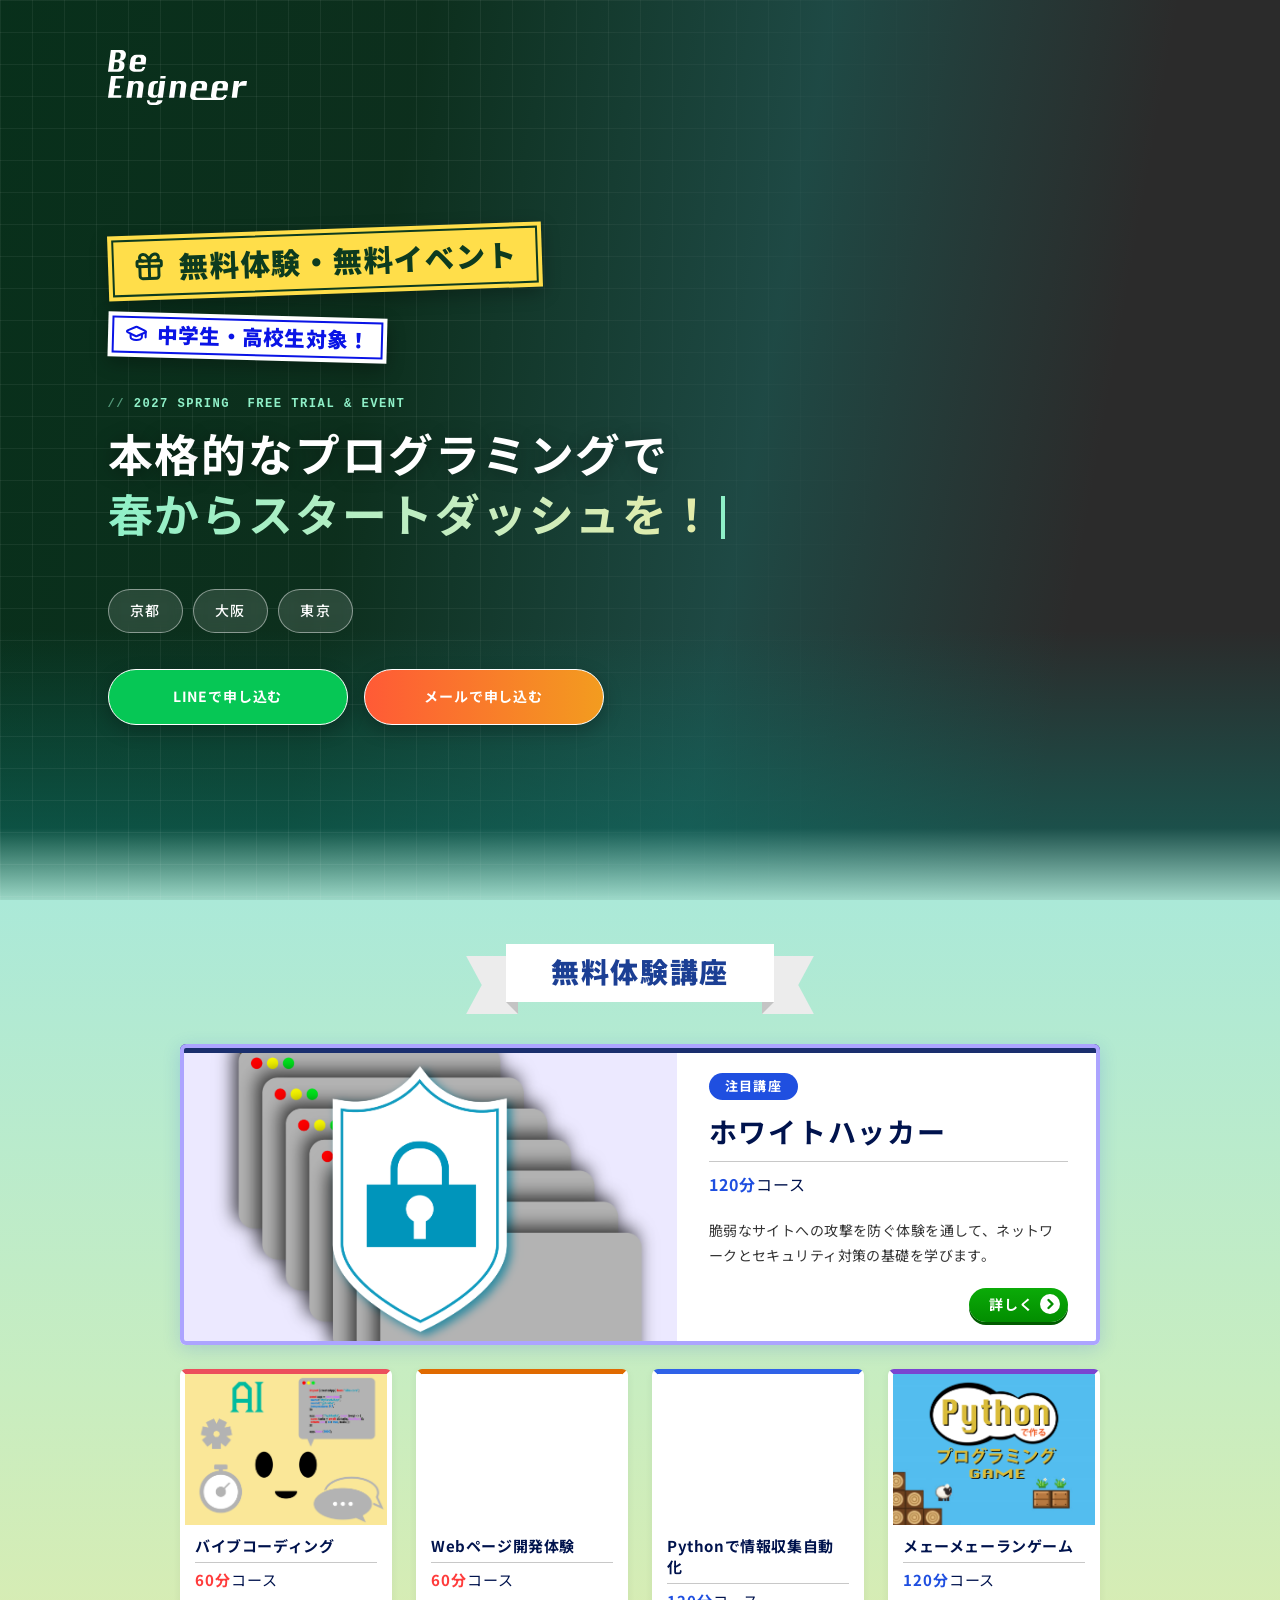
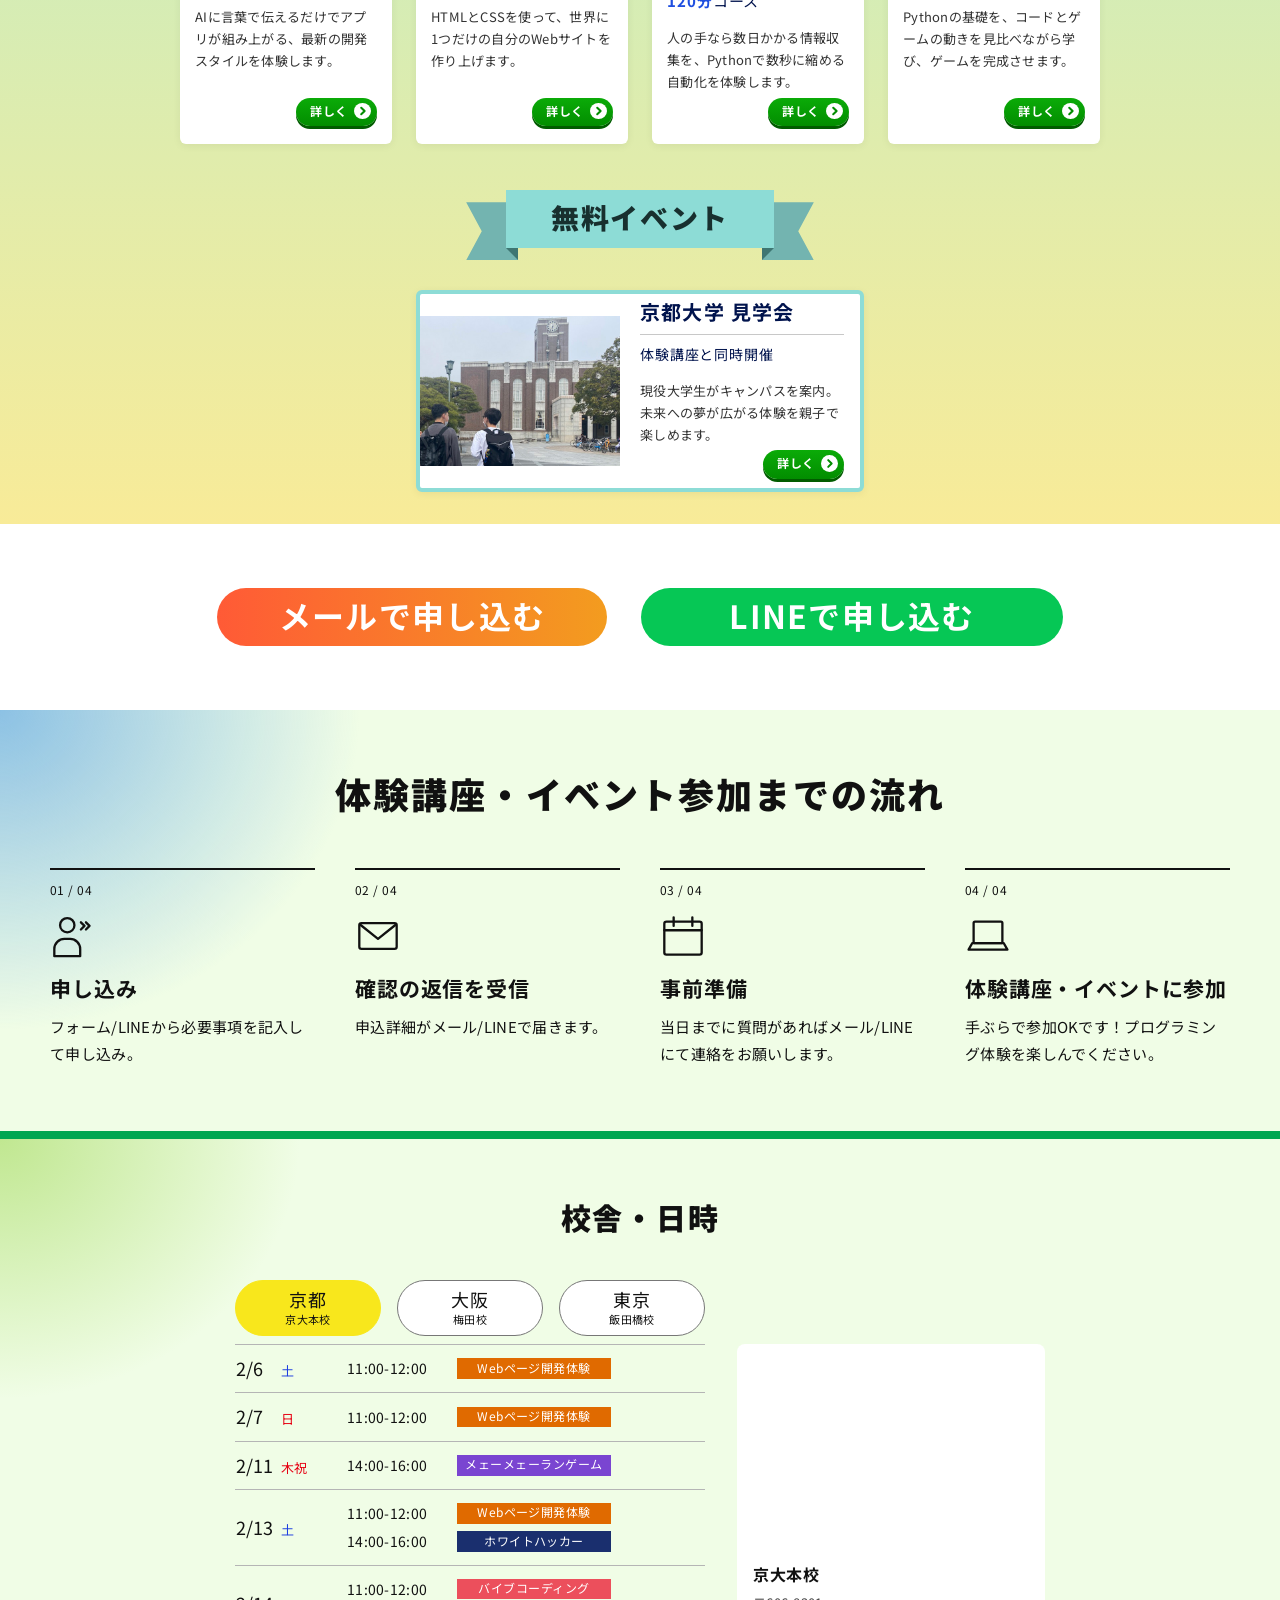
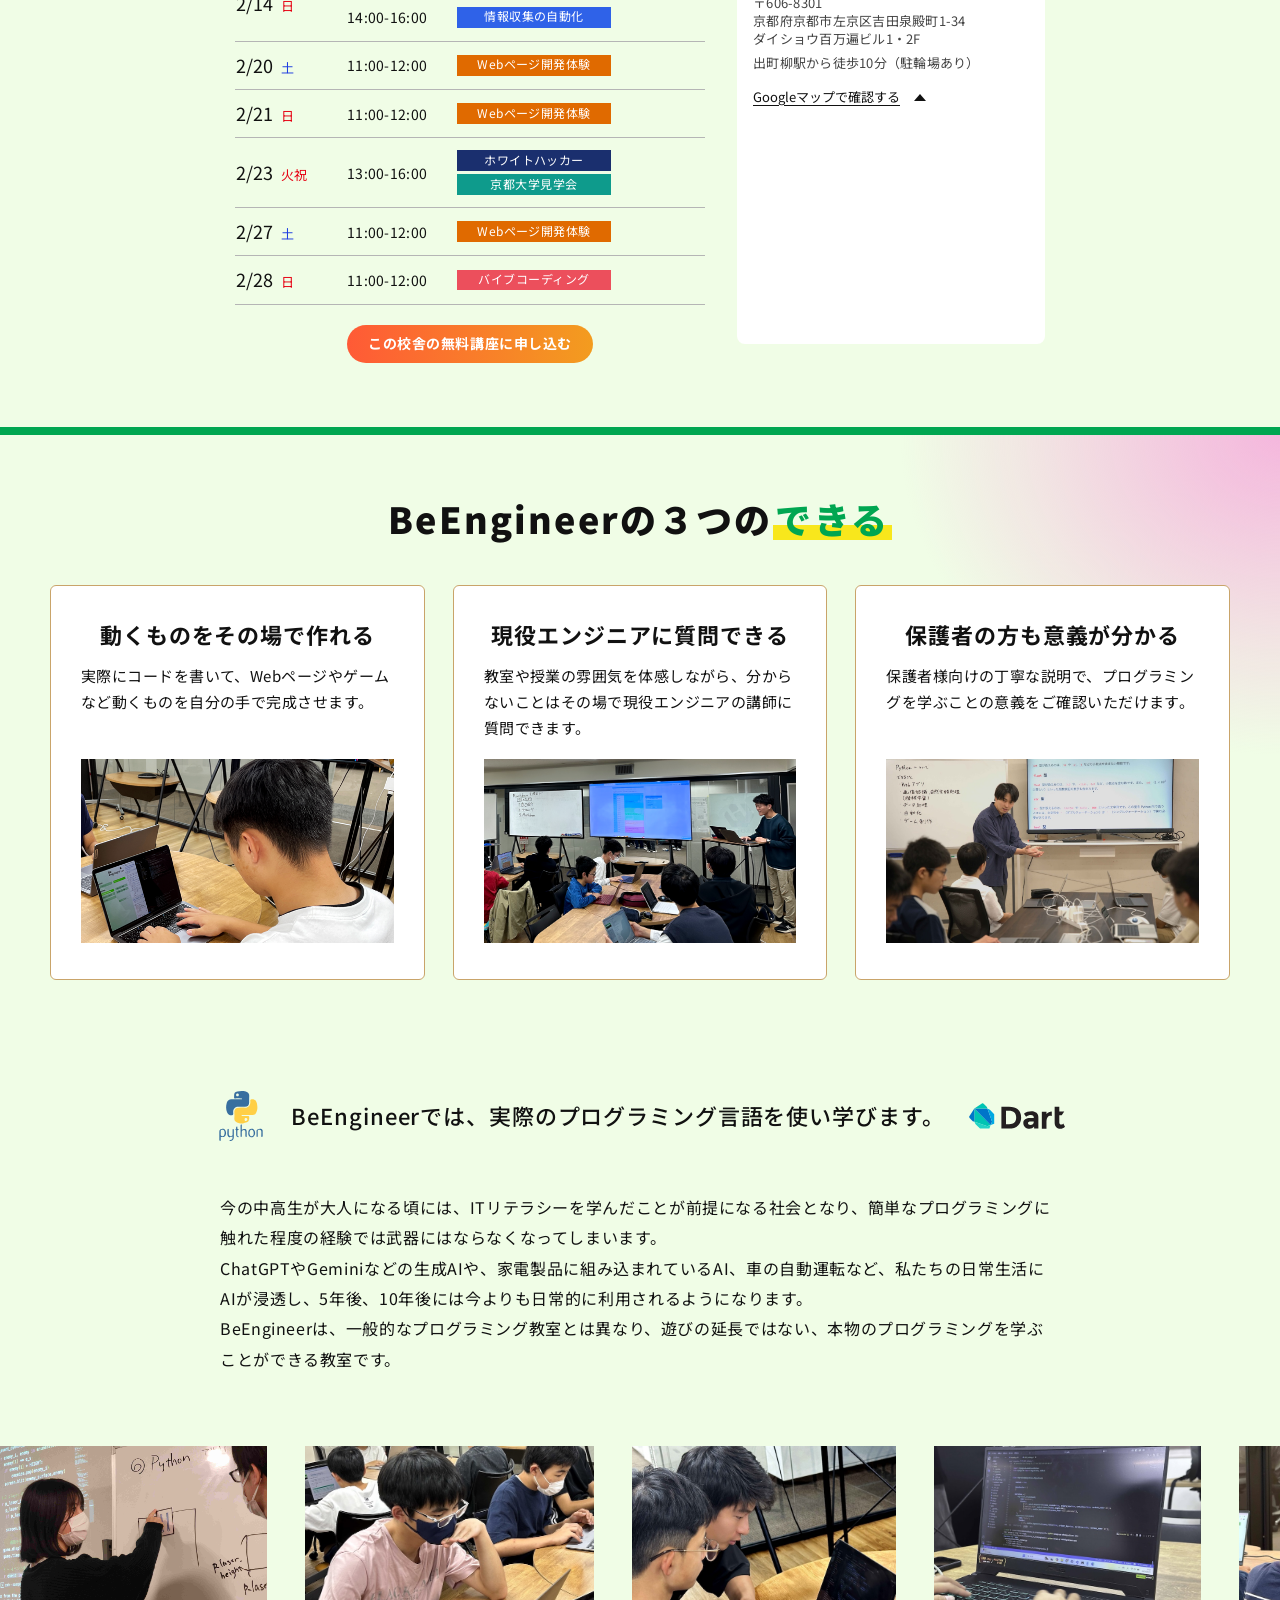
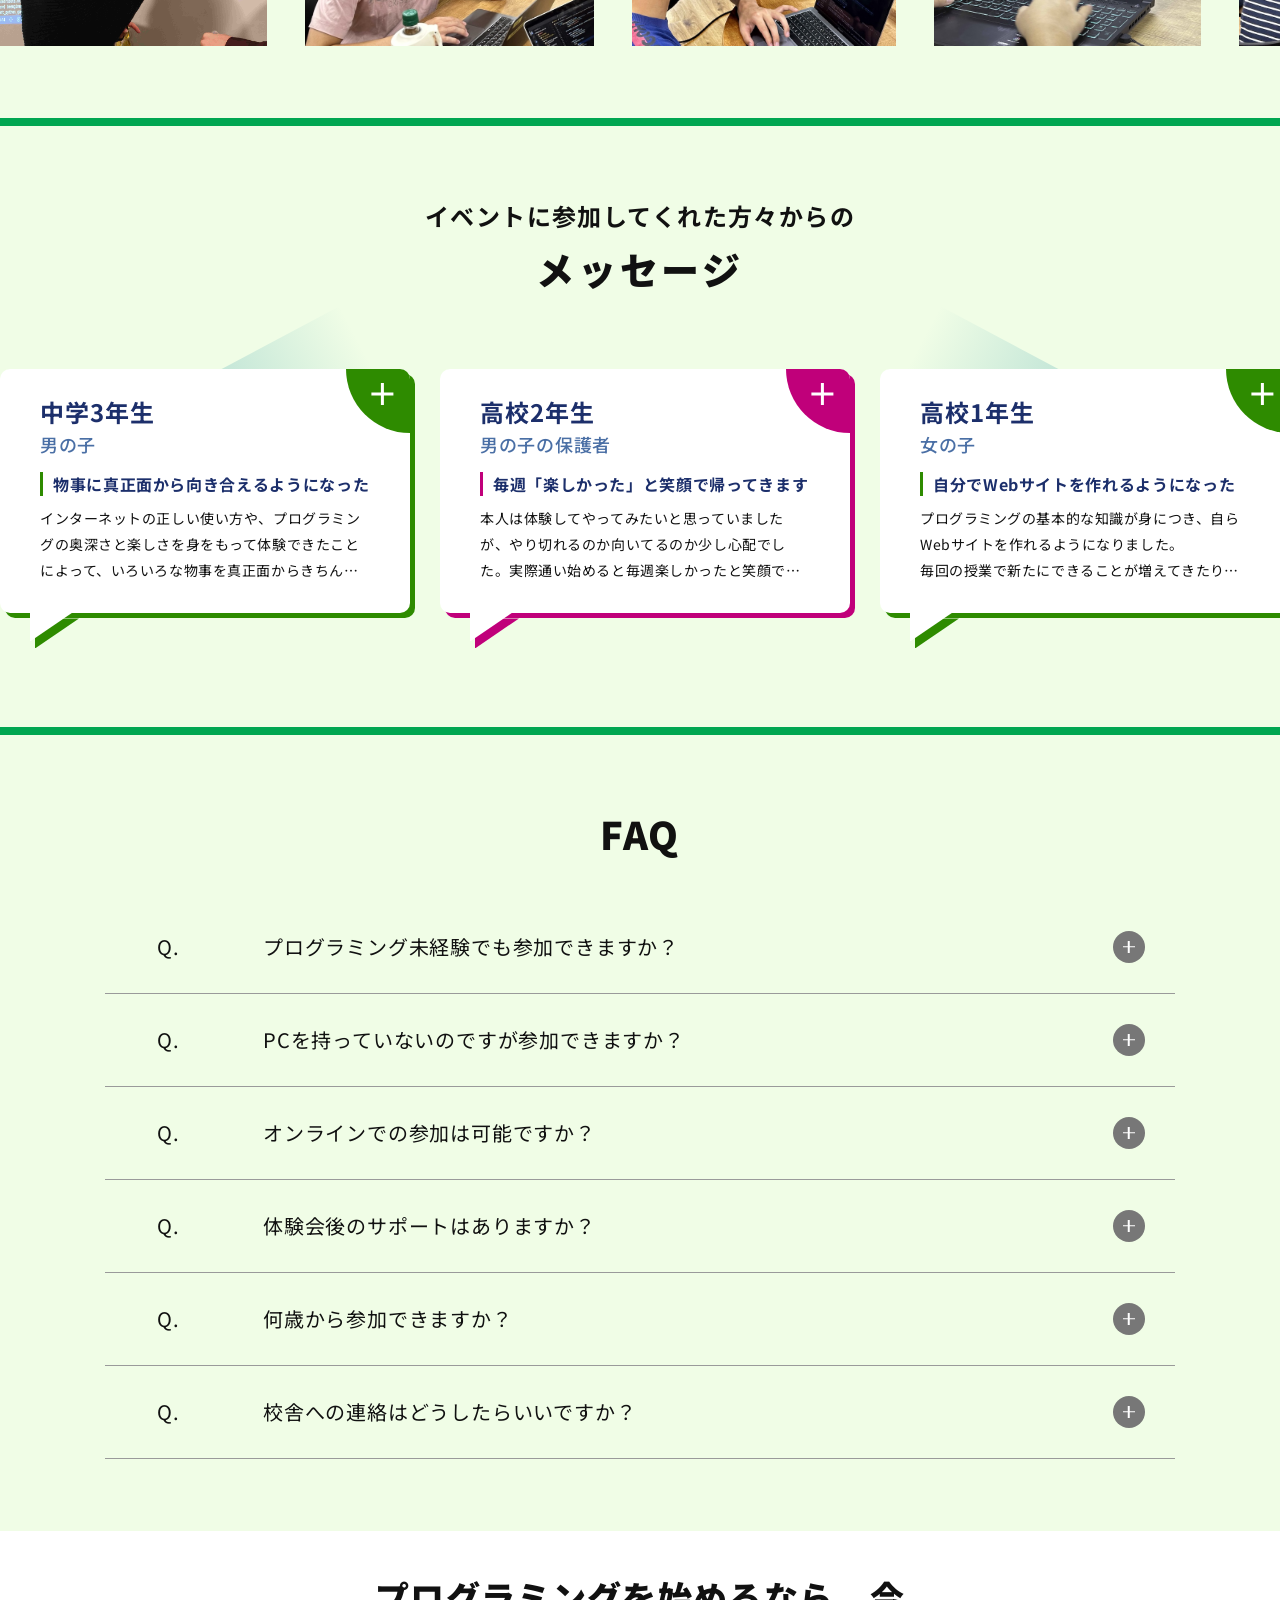
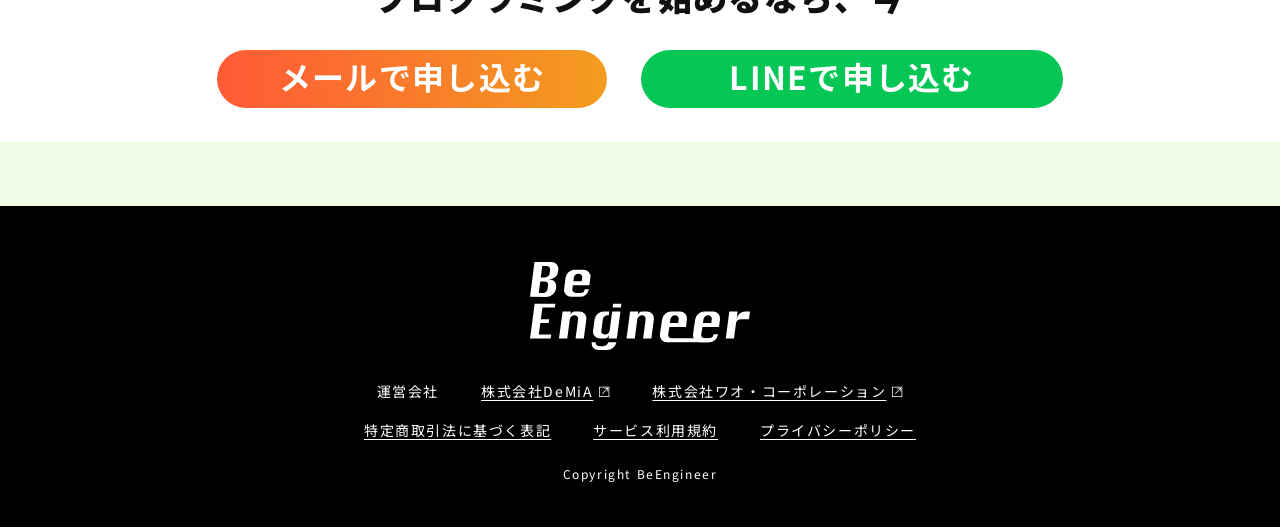
==== commit 417f22de: "メェーメェーランゲームをPythonの講座に変更（説明文・紹介文） Co-authored-by: Cursor <cursoragent@cursor.com>" ====
--- a/pages/new_year_2027.html
+++ b/pages/new_year_2027.html
@@ -37,7 +37,7 @@
             href="https://fonts.googleapis.com/css2?family=Noto+Sans+JP:wght@100..900&display=swap"
             rel="stylesheet"
         />
-        <link rel="stylesheet" href="../css/new_year_2027.css?v=20261128102457" />
+        <link rel="stylesheet" href="../css/new_year_2027.css?v=20261128103005" />
         <title>
             本格的なプログラミングで春からスタートダッシュを！｜BeEngineer
         </title>
@@ -336,7 +336,7 @@
                                                 >コース
                                             </span>
                                             <span class="course-card__lead">
-                                                HTML・CSS・JavaScriptで、移動やジャンプの仕組みを学びながらゲームを完成させます。
+                                                Pythonの基礎を、コードとゲームの動きを見比べながら学び、ゲームを完成させます。
                                             </span>
                                             <span class="course-card__more"
                                                 >詳しく</span
@@ -1397,6 +1397,6 @@
         <div class="apply-bar">
             <a class="apply-bar__btn" href="#apply">無料体験講座に申し込む</a>
         </div>
-        <script type="module" src="../src/new_year_2027/main.js?v=20261128102457" defer></script>
+        <script type="module" src="../src/new_year_2027/main.js?v=20261128103005" defer></script>
     </body>
 </html>
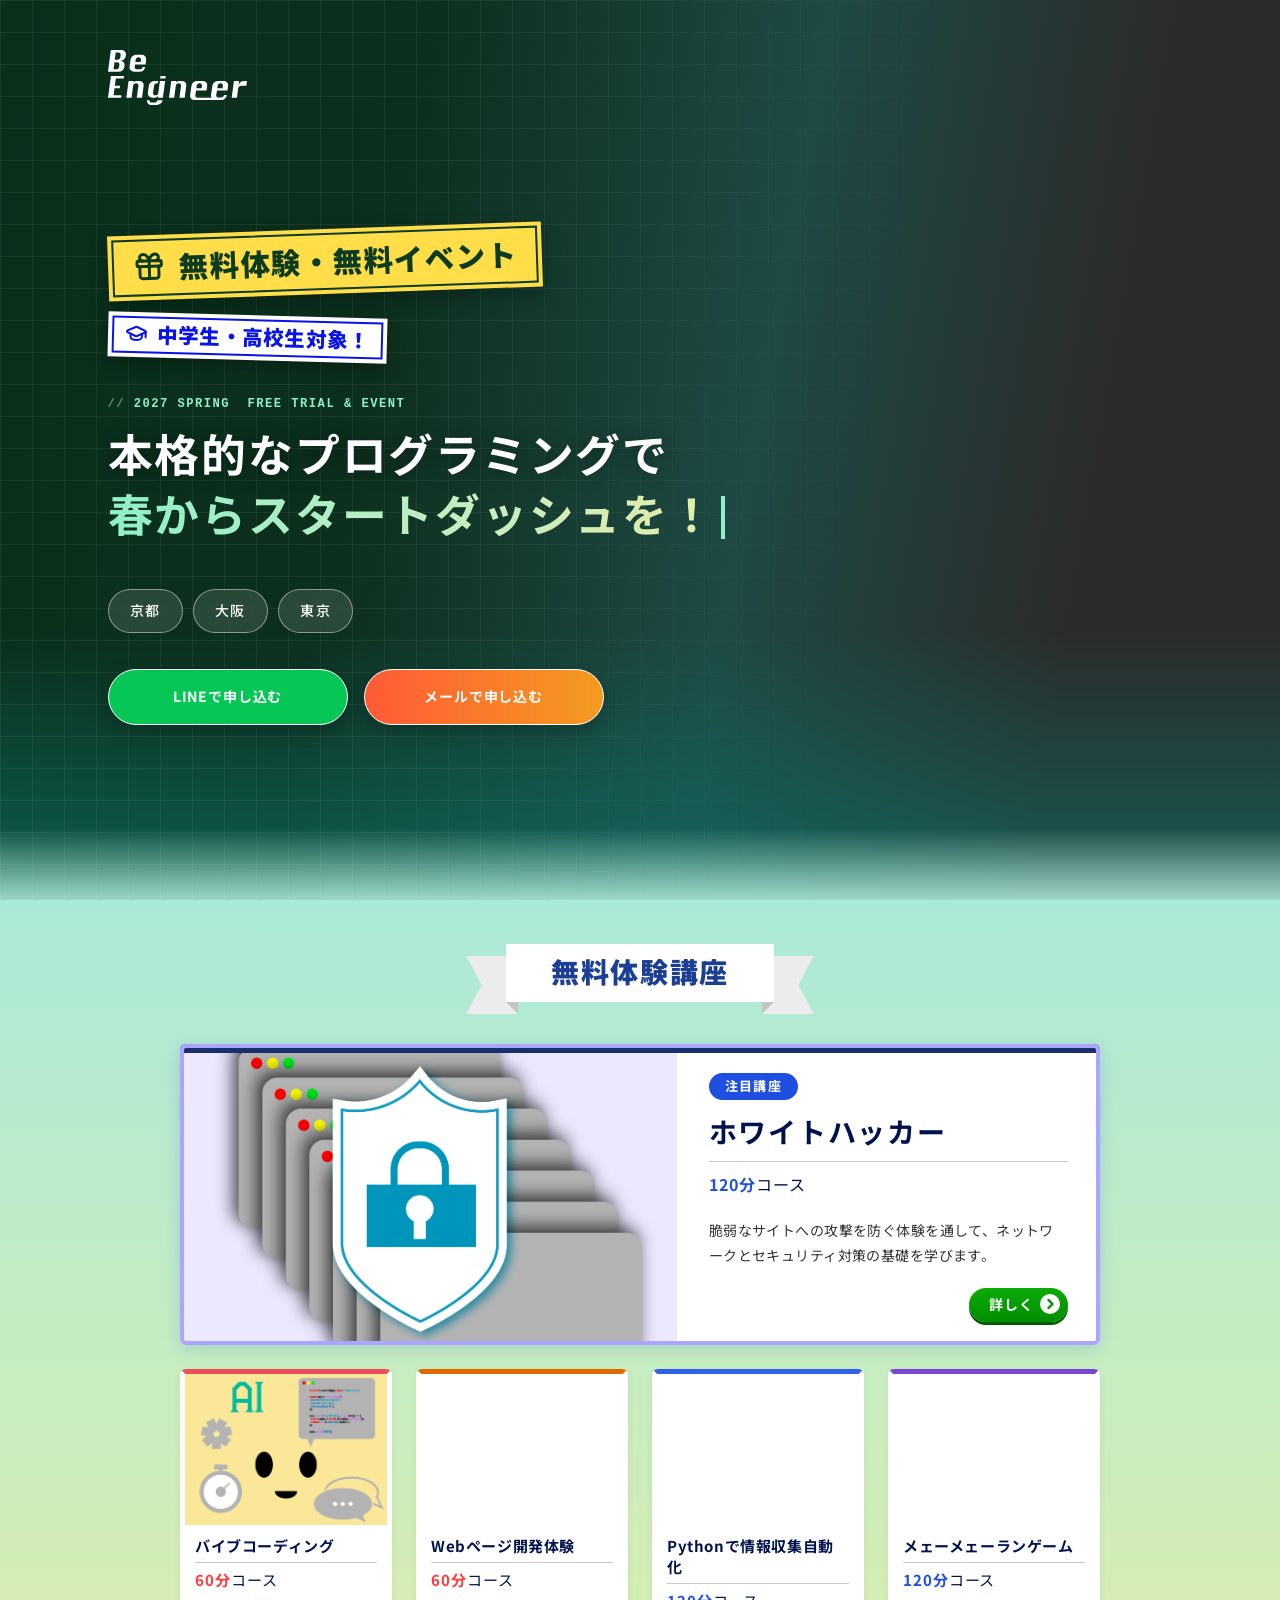
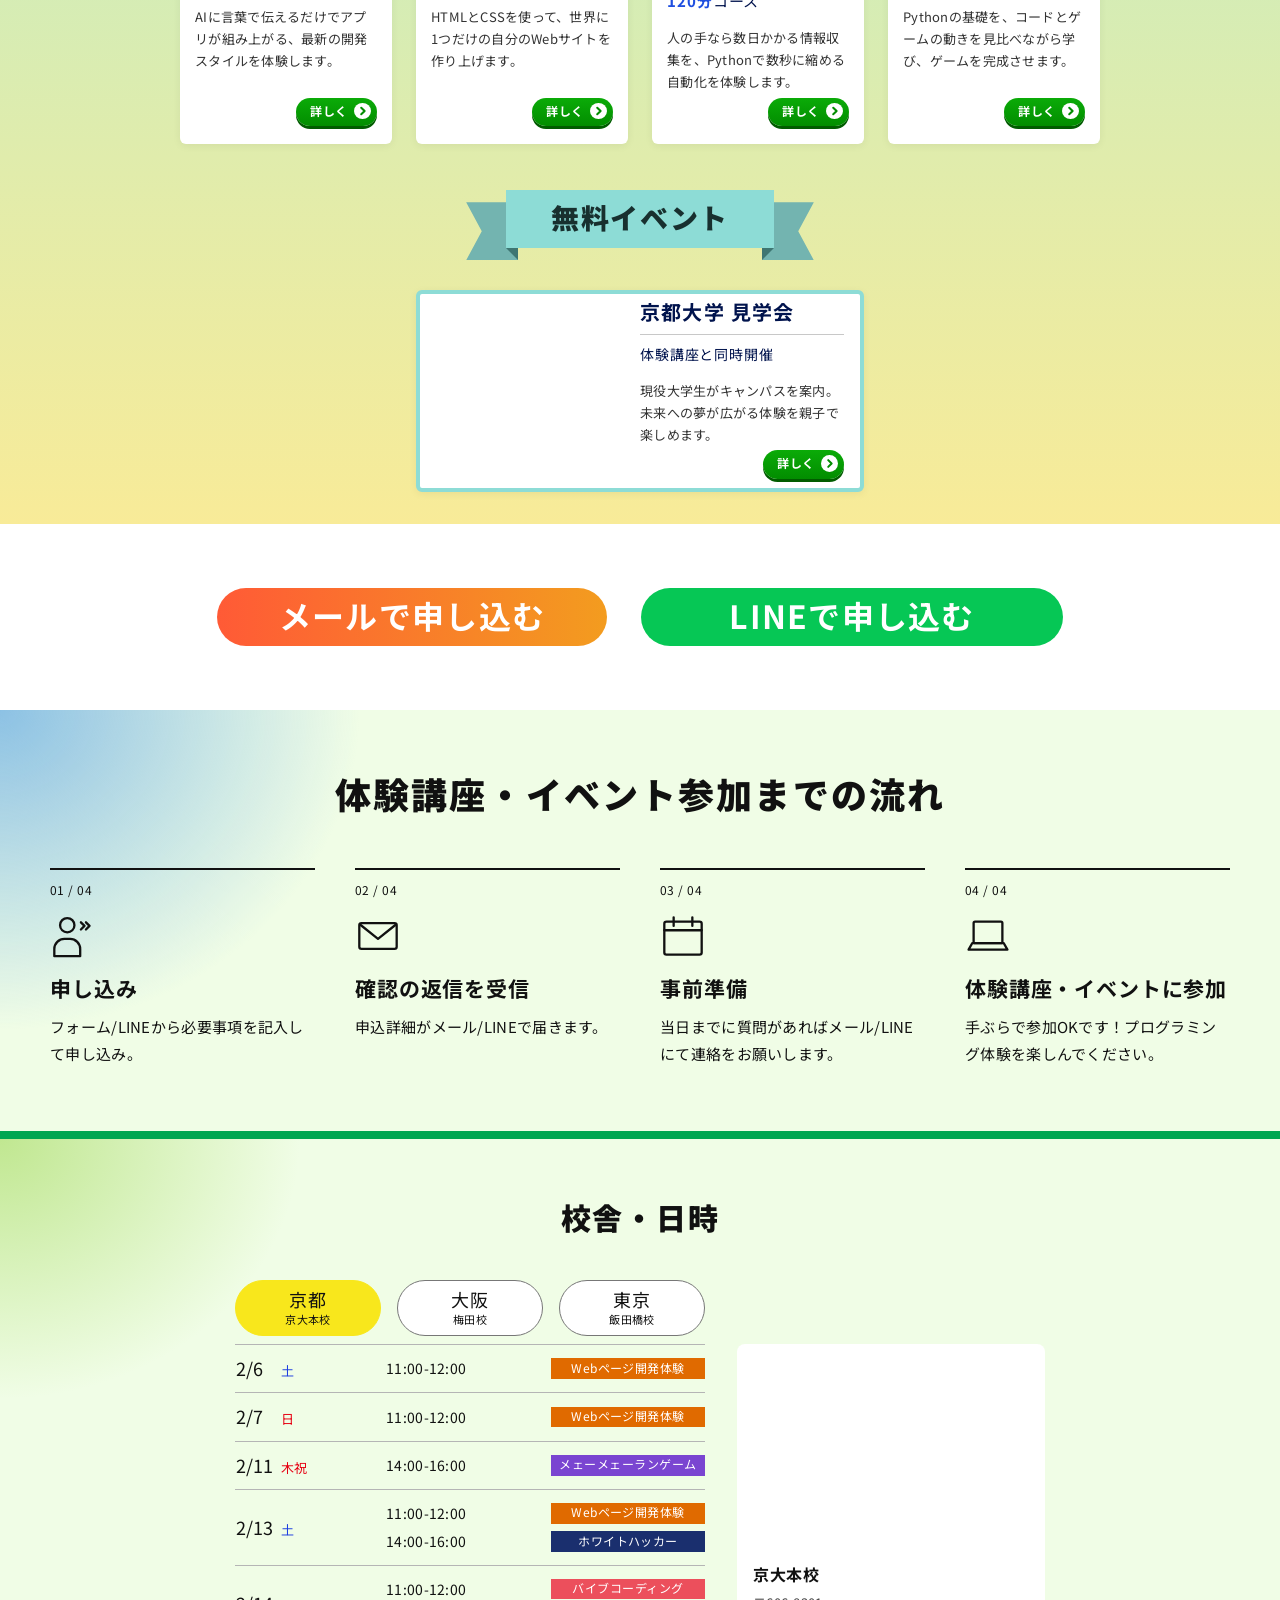
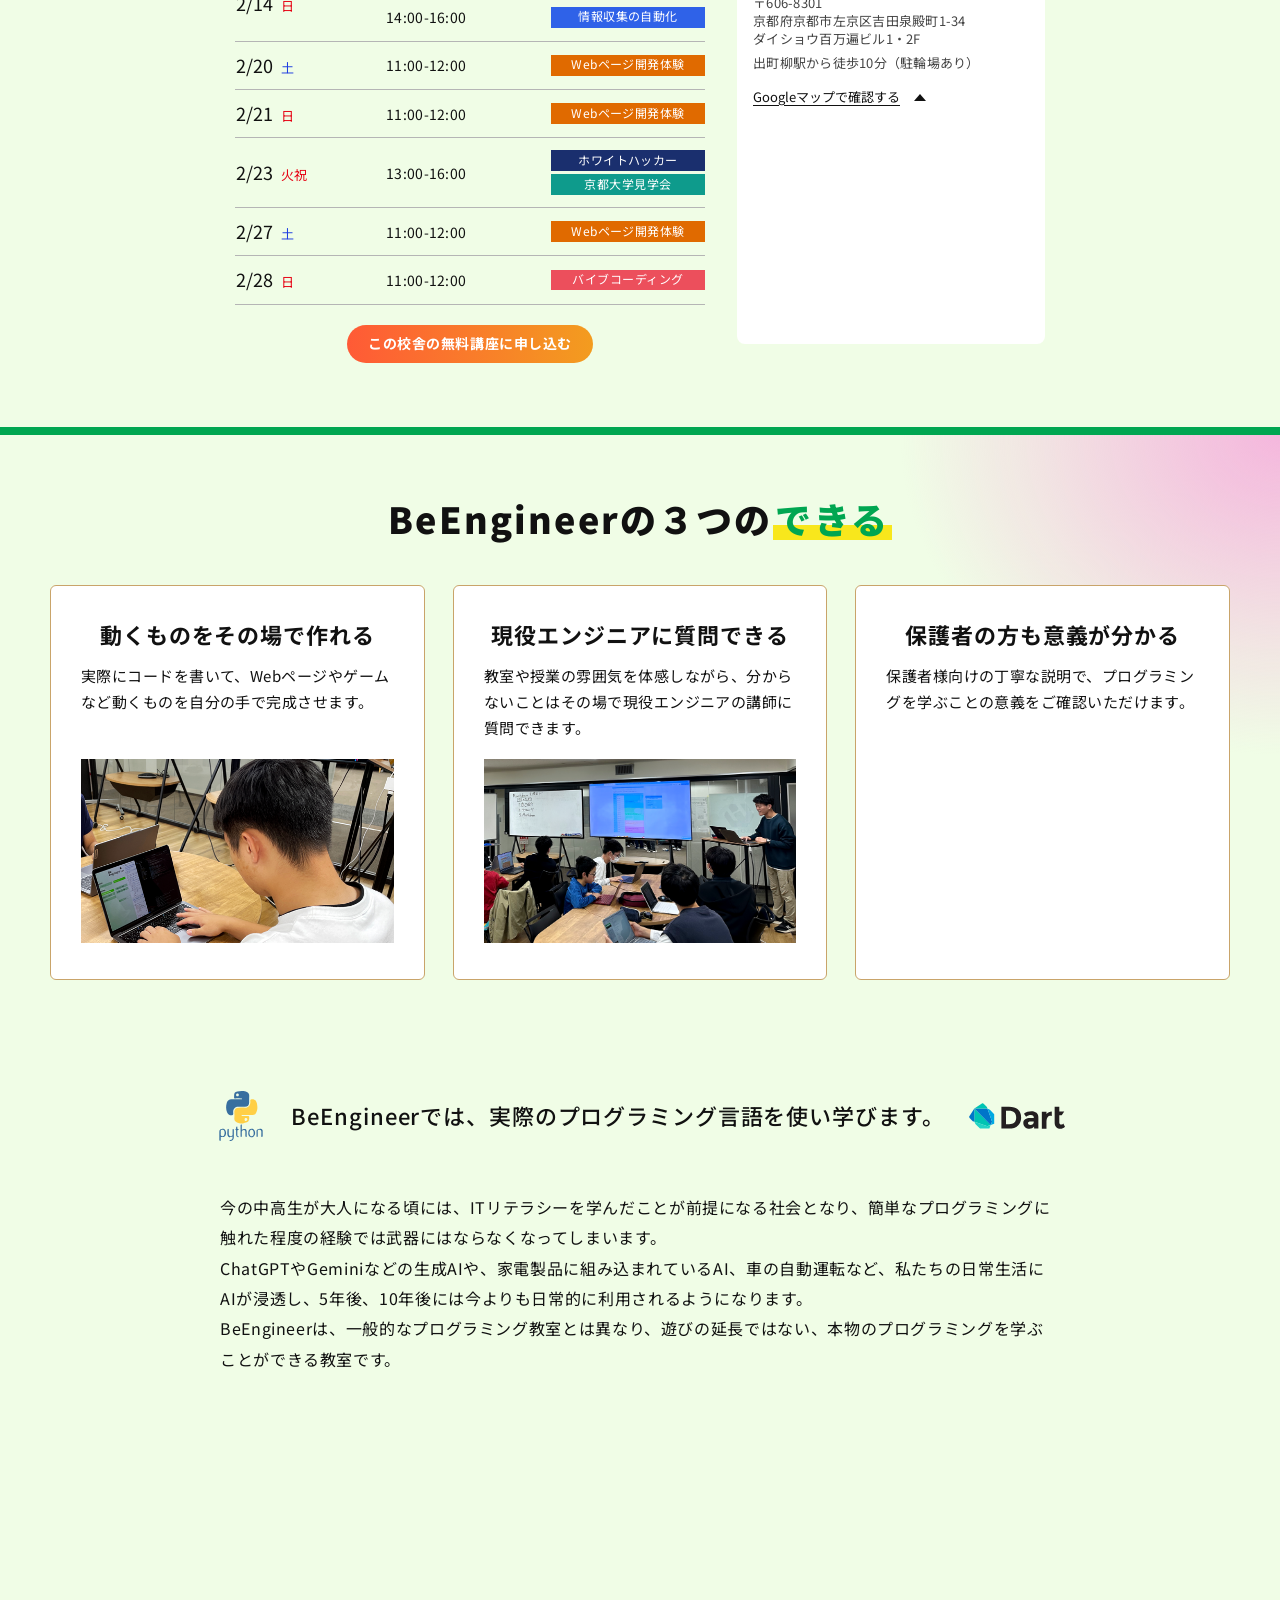
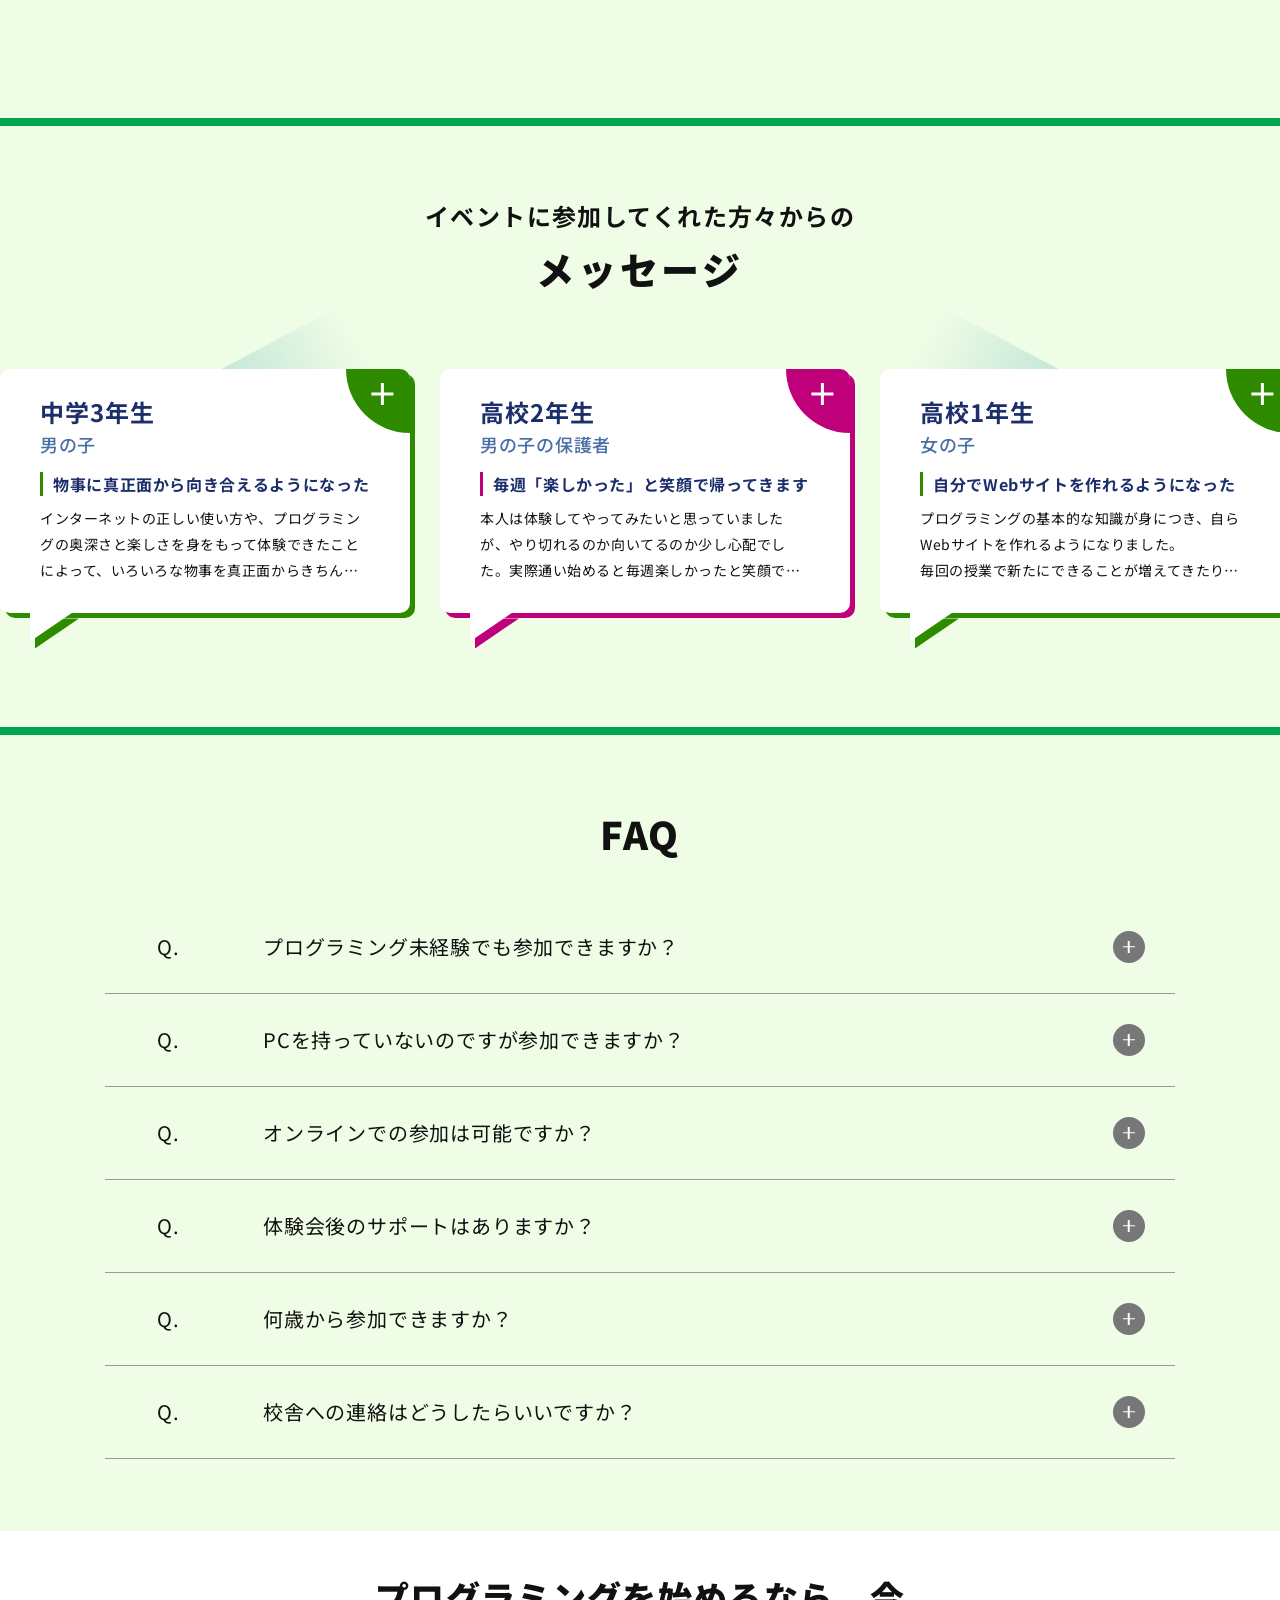
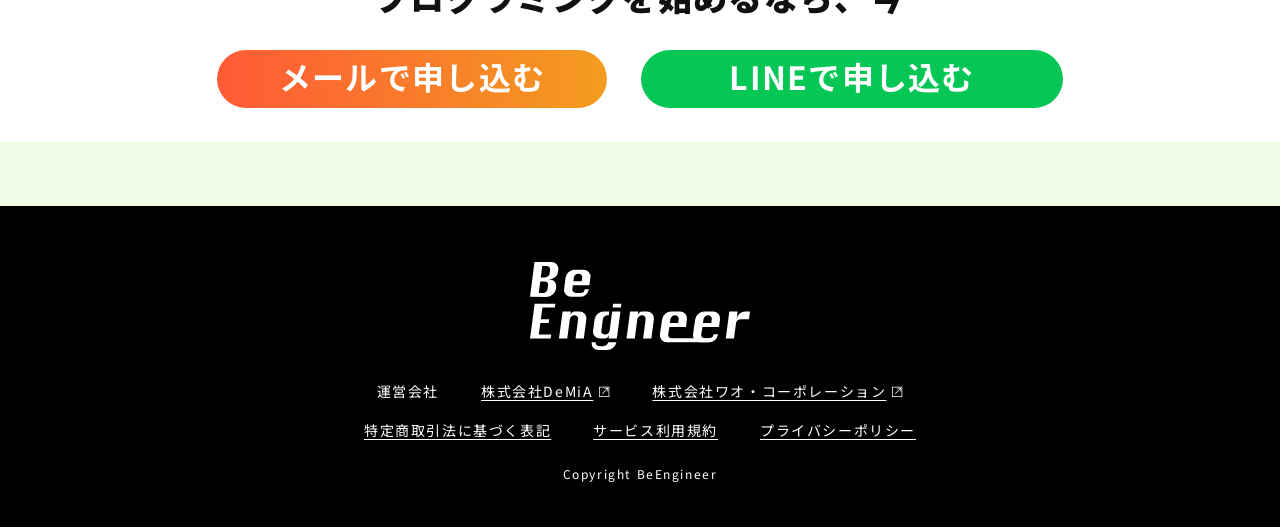
==== commit a3cd37d3: "校舎の日程表：右側の余白をなくし、日付・時間・講座名の間隔を均等に Co-authored-by: Cursor <cursoragent@cursor.com>" ====
--- a/pages/new_year_2027.html
+++ b/pages/new_year_2027.html
@@ -37,7 +37,7 @@
             href="https://fonts.googleapis.com/css2?family=Noto+Sans+JP:wght@100..900&display=swap"
             rel="stylesheet"
         />
-        <link rel="stylesheet" href="../css/new_year_2027.css?v=20261128103005" />
+        <link rel="stylesheet" href="../css/new_year_2027.css?v=20261128103824" />
         <title>
             本格的なプログラミングで春からスタートダッシュを！｜BeEngineer
         </title>
@@ -1397,6 +1397,6 @@
         <div class="apply-bar">
             <a class="apply-bar__btn" href="#apply">無料体験講座に申し込む</a>
         </div>
-        <script type="module" src="../src/new_year_2027/main.js?v=20261128103005" defer></script>
+        <script type="module" src="../src/new_year_2027/main.js?v=20261128103824" defer></script>
     </body>
 </html>
--- a/css/new_year_2027.css
+++ b/css/new_year_2027.css
@@ -1986,7 +1986,6 @@
   align-items: center;
   border-bottom: 1px solid #b5b5b5;
   display: grid;
-  gap: 16px;
   grid-template-columns: auto 1fr;
   padding: 12px 0;
 }
@@ -2029,17 +2028,18 @@
 .schedule__session {
   align-items: center;
   display: grid;
-  gap: 14px;
-  grid-template-columns: 96px 1fr;
+  grid-template-columns: minmax(8px, 0.65fr) auto minmax(10px, 1fr) minmax(0, auto);
 }
 .schedule__time {
+  grid-column: 2;
   font-size: 14px;
   font-variant-numeric: tabular-nums;
   letter-spacing: 0.02em;
   white-space: nowrap;
 }
 .schedule__badges {
-  align-items: flex-start;
+  align-items: flex-end;
+  grid-column: 4;
   display: flex;
   flex-direction: column;
   gap: 3px;
@@ -2210,7 +2210,6 @@
     margin-top: 14px;
   }
   .schedule__row {
-    gap: 6px;
     padding: 10px 0;
   }
   .schedule__date {
@@ -2220,10 +2219,6 @@
   .schedule__dow {
     font-size: 12px;
     margin-left: 4px;
-  }
-  .schedule__session {
-    gap: 8px;
-    grid-template-columns: 74px 1fr;
   }
   .schedule__time {
     font-size: 12.5px;
@@ -2235,6 +2230,19 @@
     max-width: calc(100% - 14px);
     padding: calc(2px - 0.05em) 7px calc(2px + 0.05em);
   }
+}
+@media (max-width: 767px) and (max-width: 359px) {
+  .schedule__time {
+    font-size: 11.5px;
+  }
+  .schedule__badge {
+    font-size: 10px;
+    letter-spacing: 0;
+    max-width: calc(100% - 10px);
+    padding: calc(2px - 0.05em) 5px calc(2px + 0.05em);
+  }
+}
+@media (max-width: 767px) {
   .schedule__apply {
     display: none;
   }
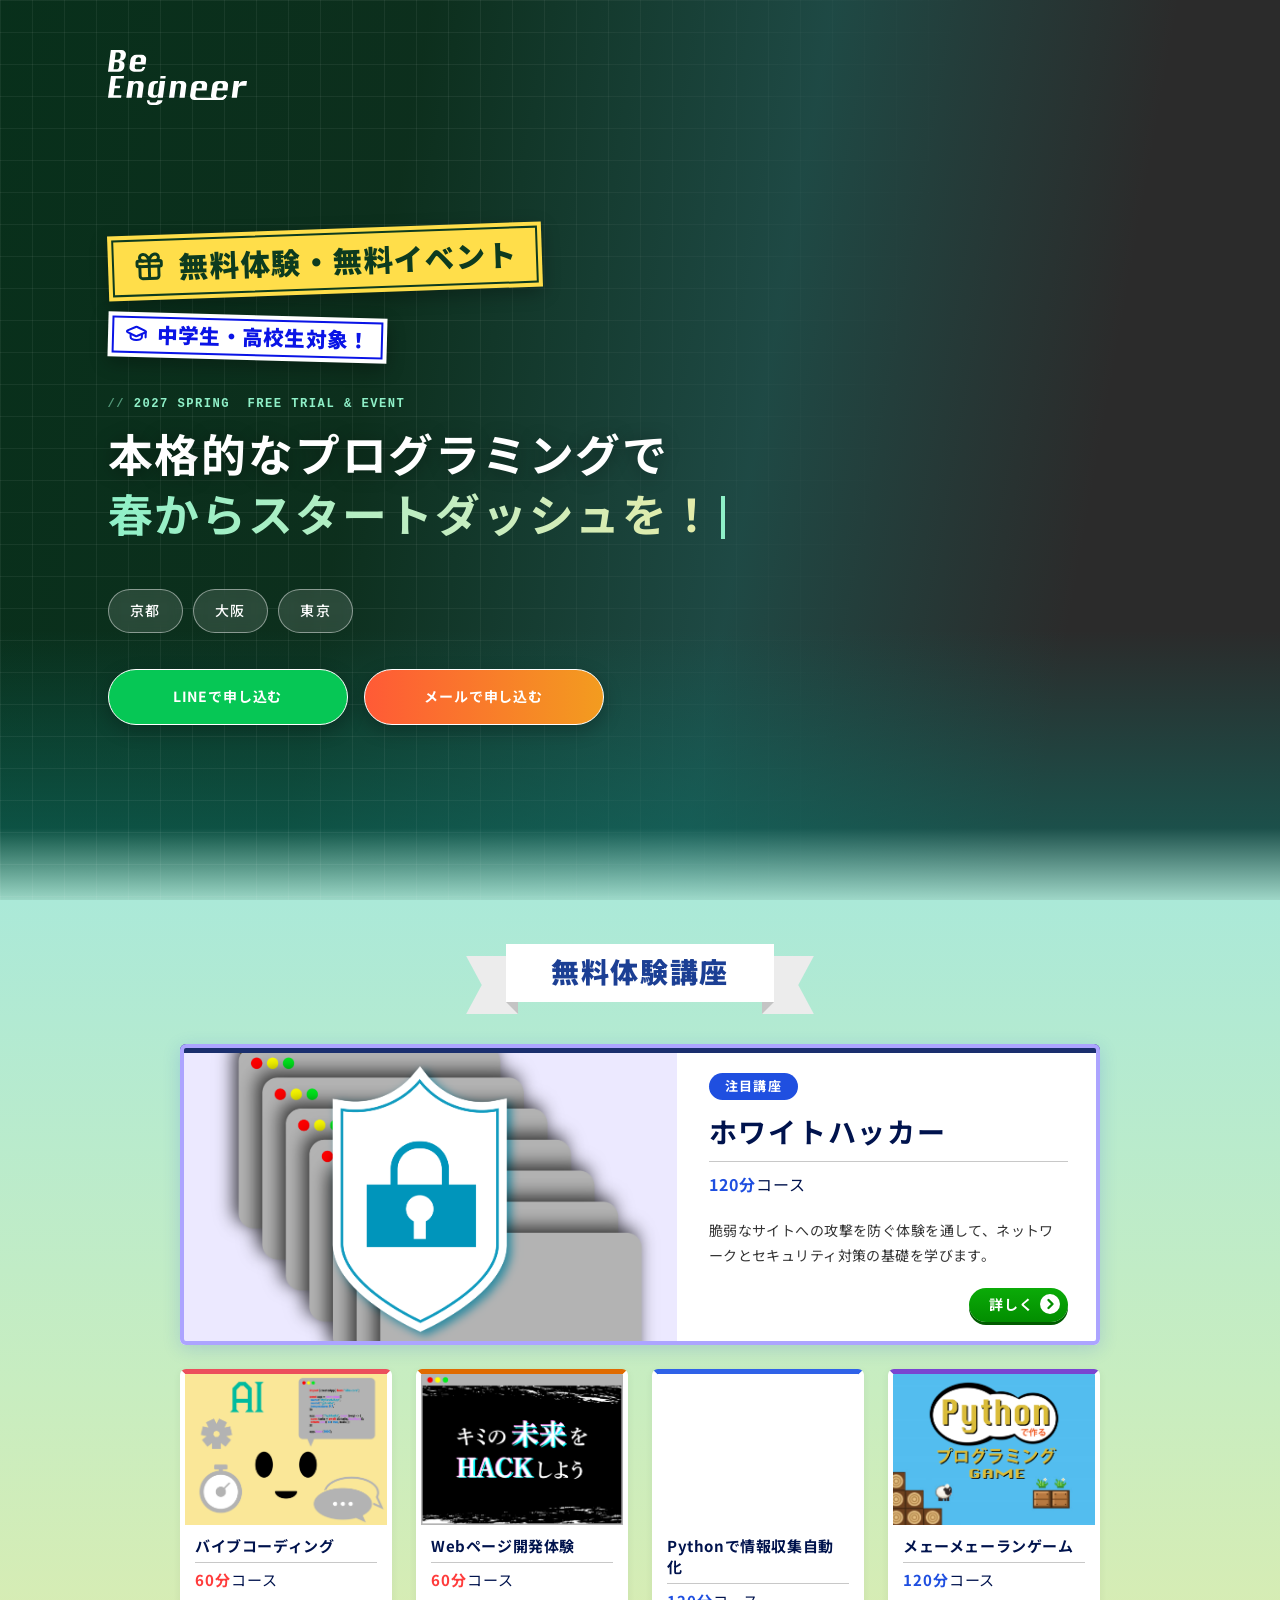
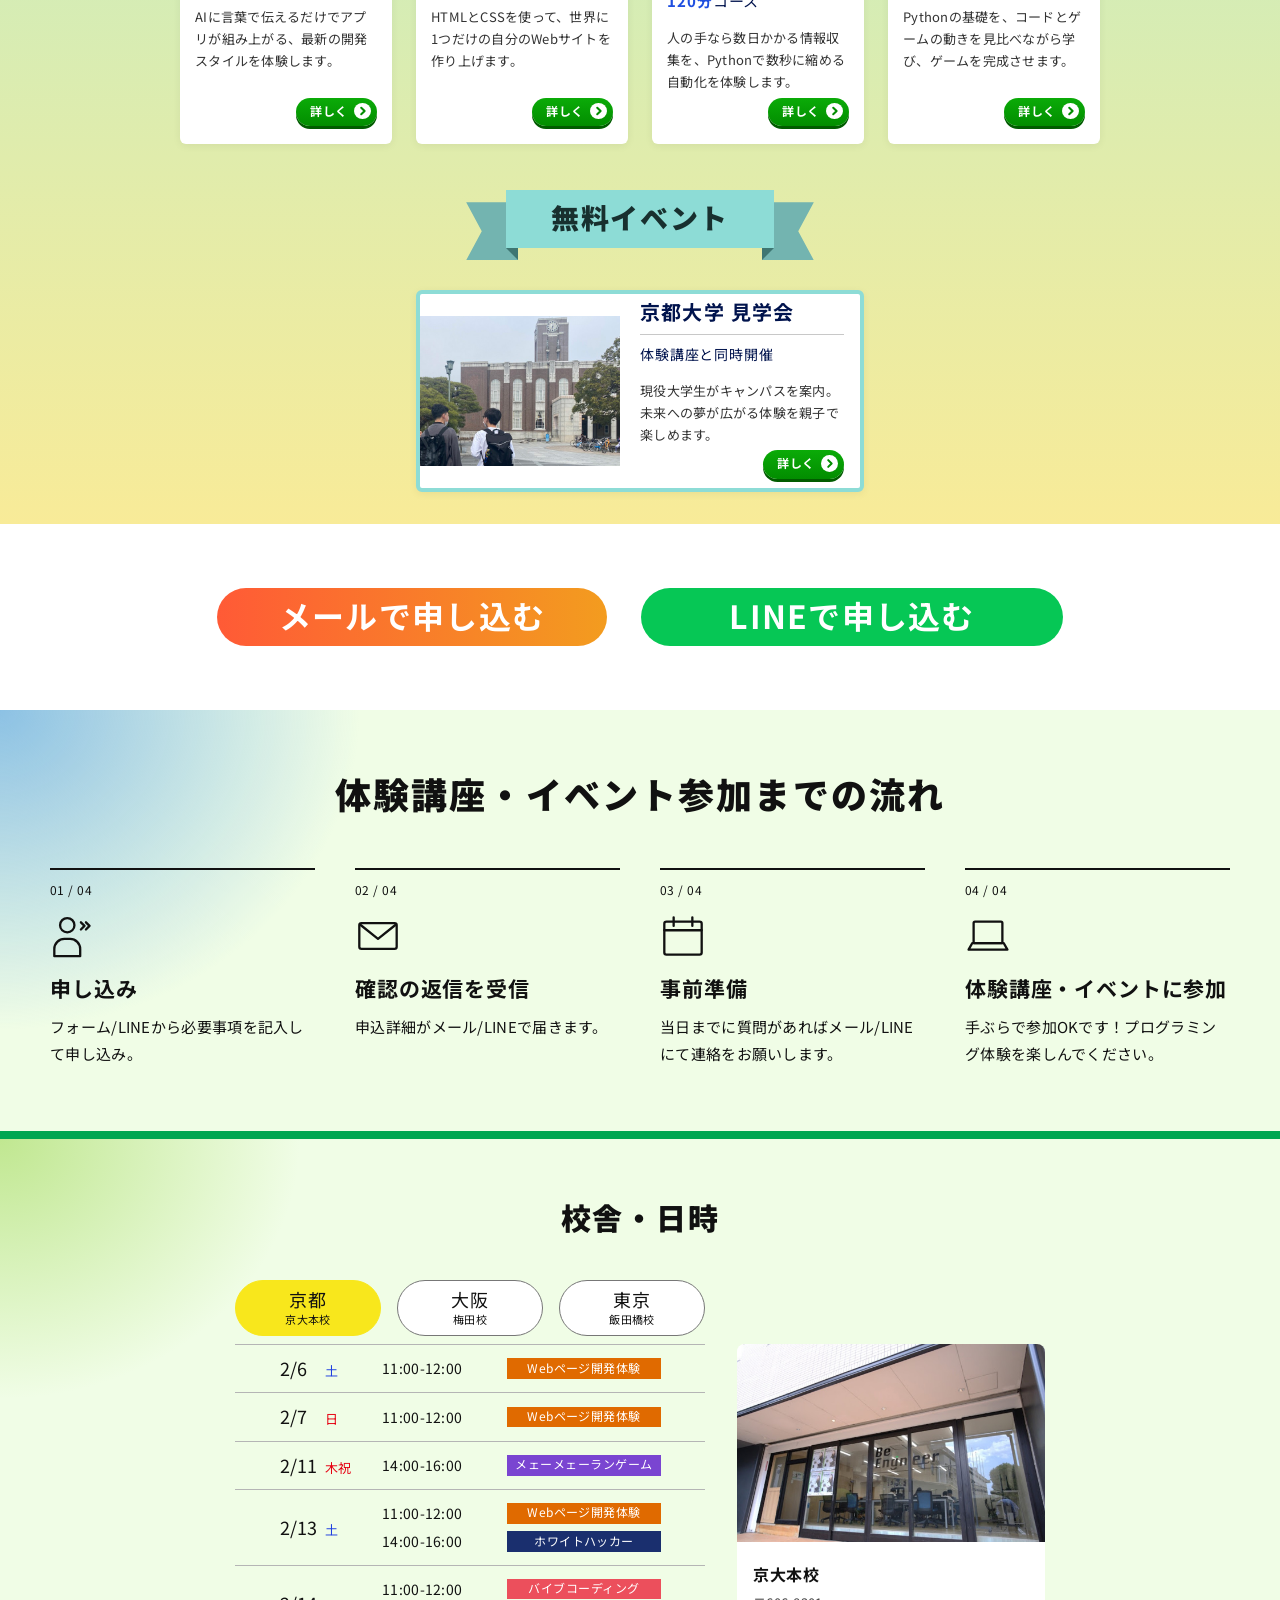
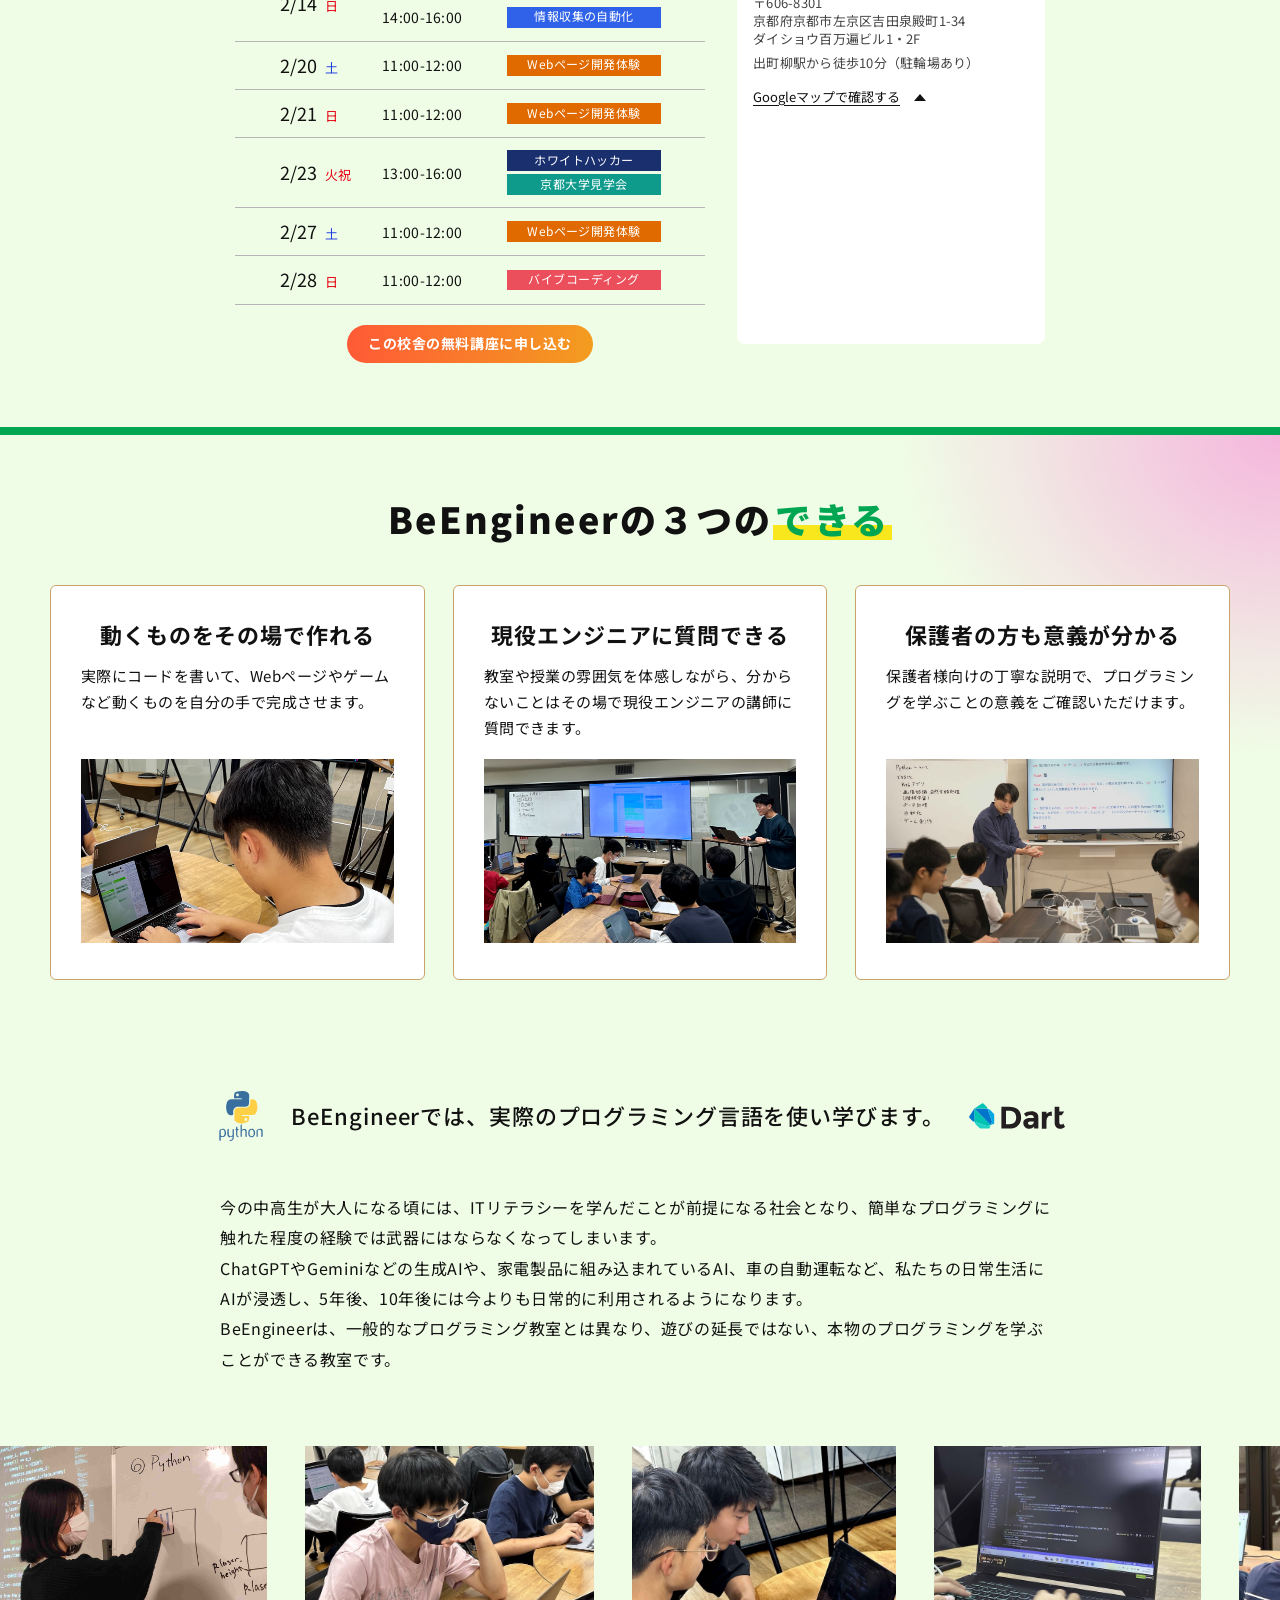
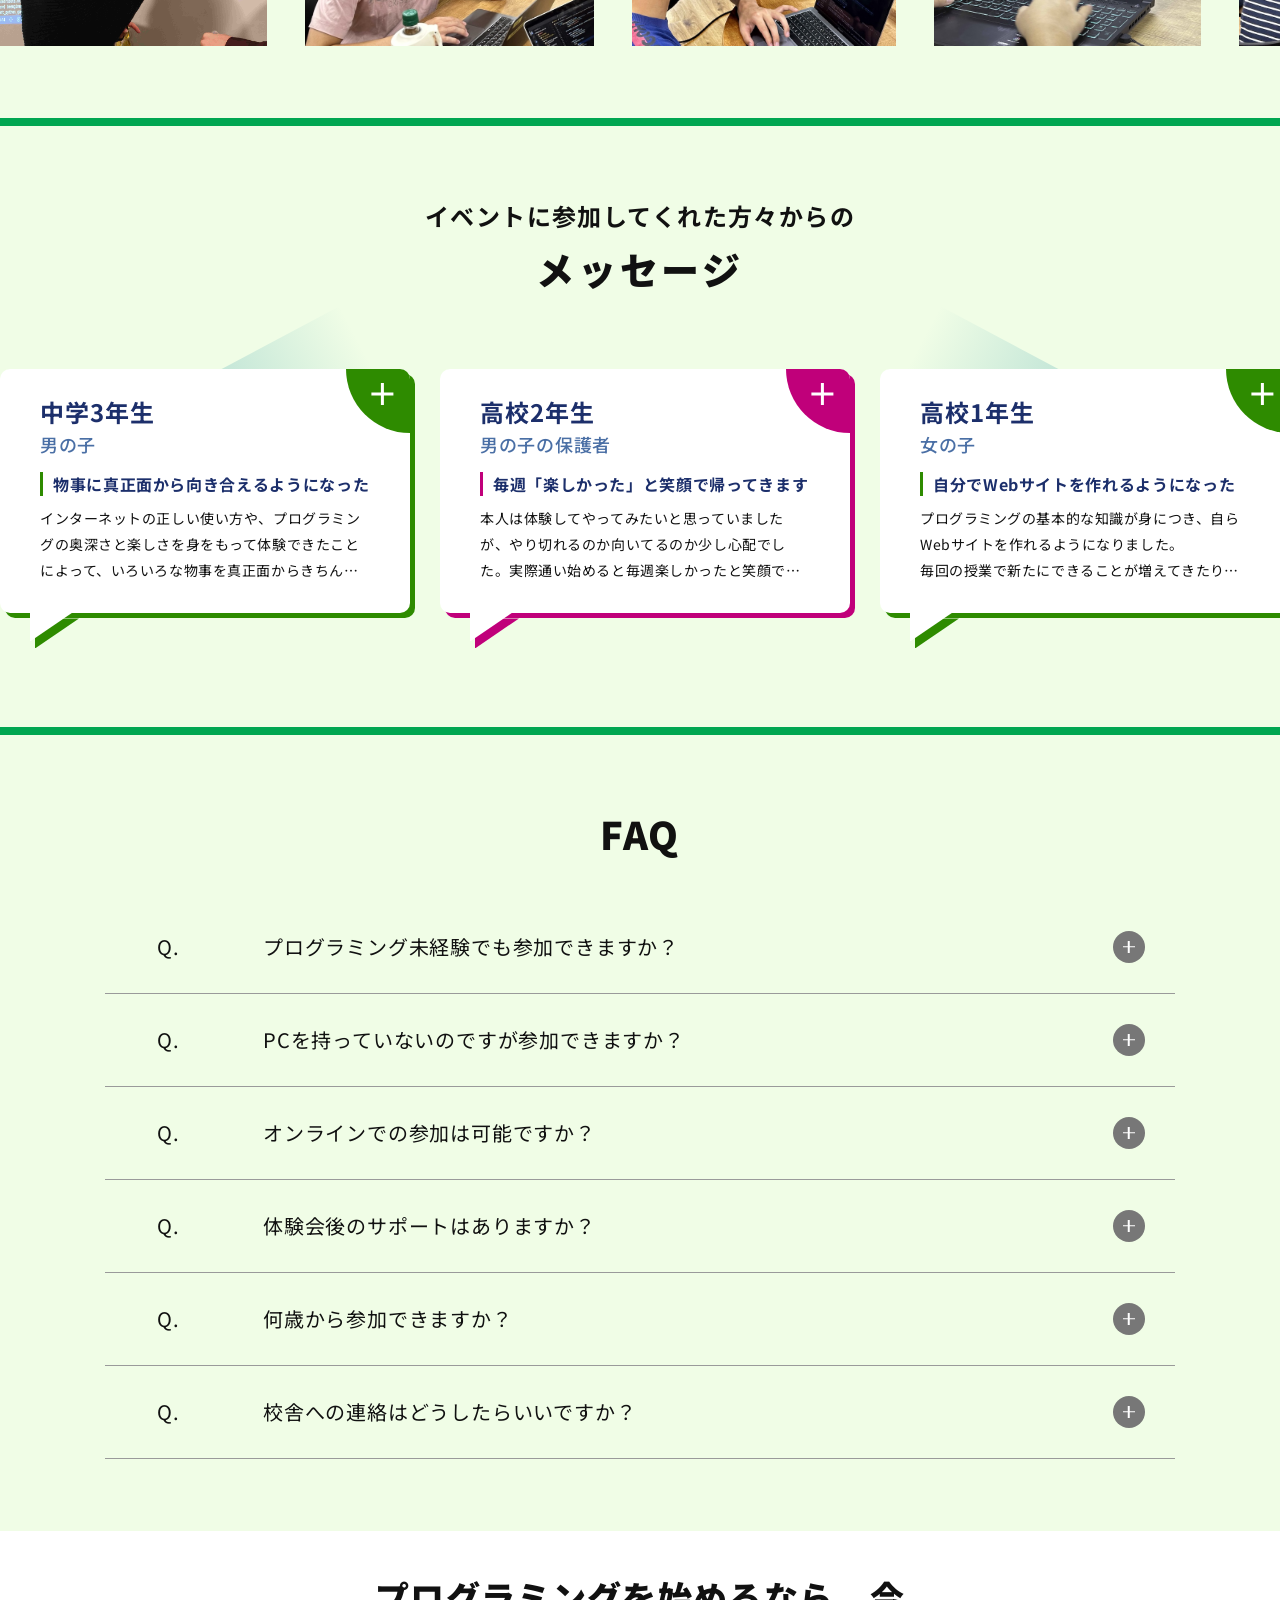
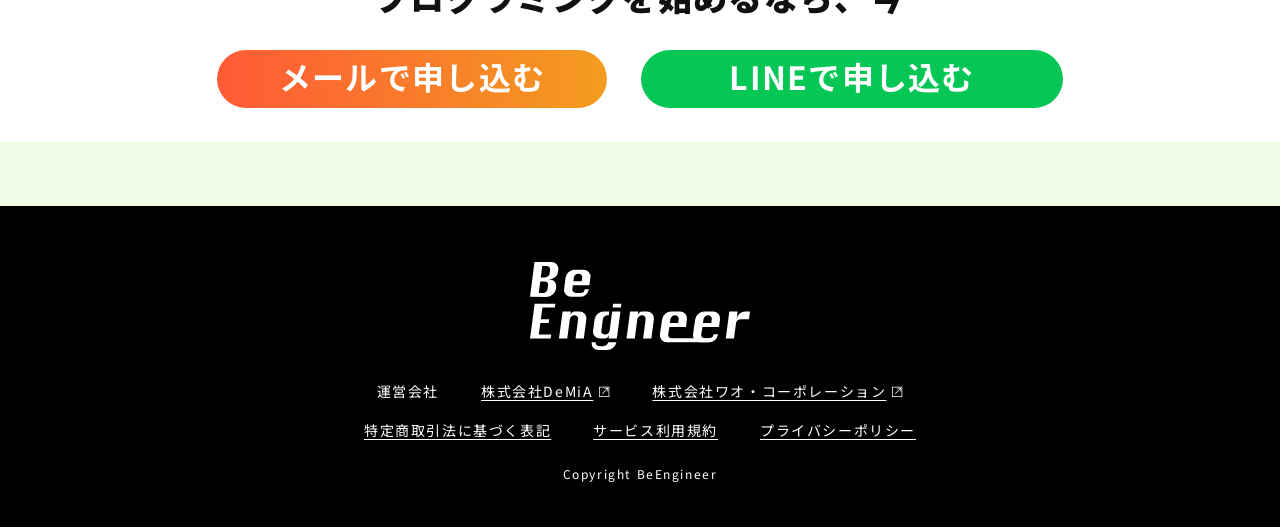
==== commit be463639: "校舎の日程表：行の左右にも余白を入れ、外側と内側の間隔を揃える Co-authored-by: Cursor <cursoragent@cursor.com>" ====
--- a/pages/new_year_2027.html
+++ b/pages/new_year_2027.html
@@ -37,7 +37,7 @@
             href="https://fonts.googleapis.com/css2?family=Noto+Sans+JP:wght@100..900&display=swap"
             rel="stylesheet"
         />
-        <link rel="stylesheet" href="../css/new_year_2027.css?v=20261128103824" />
+        <link rel="stylesheet" href="../css/new_year_2027.css?v=20261128104130" />
         <title>
             本格的なプログラミングで春からスタートダッシュを！｜BeEngineer
         </title>
@@ -1397,6 +1397,6 @@
         <div class="apply-bar">
             <a class="apply-bar__btn" href="#apply">無料体験講座に申し込む</a>
         </div>
-        <script type="module" src="../src/new_year_2027/main.js?v=20261128103824" defer></script>
+        <script type="module" src="../src/new_year_2027/main.js?v=20261128104130" defer></script>
     </body>
 </html>
--- a/css/new_year_2027.css
+++ b/css/new_year_2027.css
@@ -1987,14 +1987,14 @@
   border-bottom: 1px solid #b5b5b5;
   display: grid;
   grid-template-columns: auto 1fr;
-  padding: 12px 0;
+  padding: 12px 44px;
 }
 .schedule__date {
   align-items: baseline;
   display: grid;
   font-size: 18px;
   font-variant-numeric: tabular-nums;
-  grid-template-columns: 11px 7px 22px 56px;
+  grid-template-columns: 11px 7px 22px 34px;
   letter-spacing: 0;
   line-height: 1.3;
   white-space: nowrap;
@@ -2210,11 +2210,11 @@
     margin-top: 14px;
   }
   .schedule__row {
-    padding: 10px 0;
+    padding: 10px clamp(4px, (100% - 300px) * 0.32, 30px);
   }
   .schedule__date {
     font-size: 17px;
-    grid-template-columns: 10px 6px 20px 44px;
+    grid-template-columns: 10px 6px 20px 30px;
   }
   .schedule__dow {
     font-size: 12px;
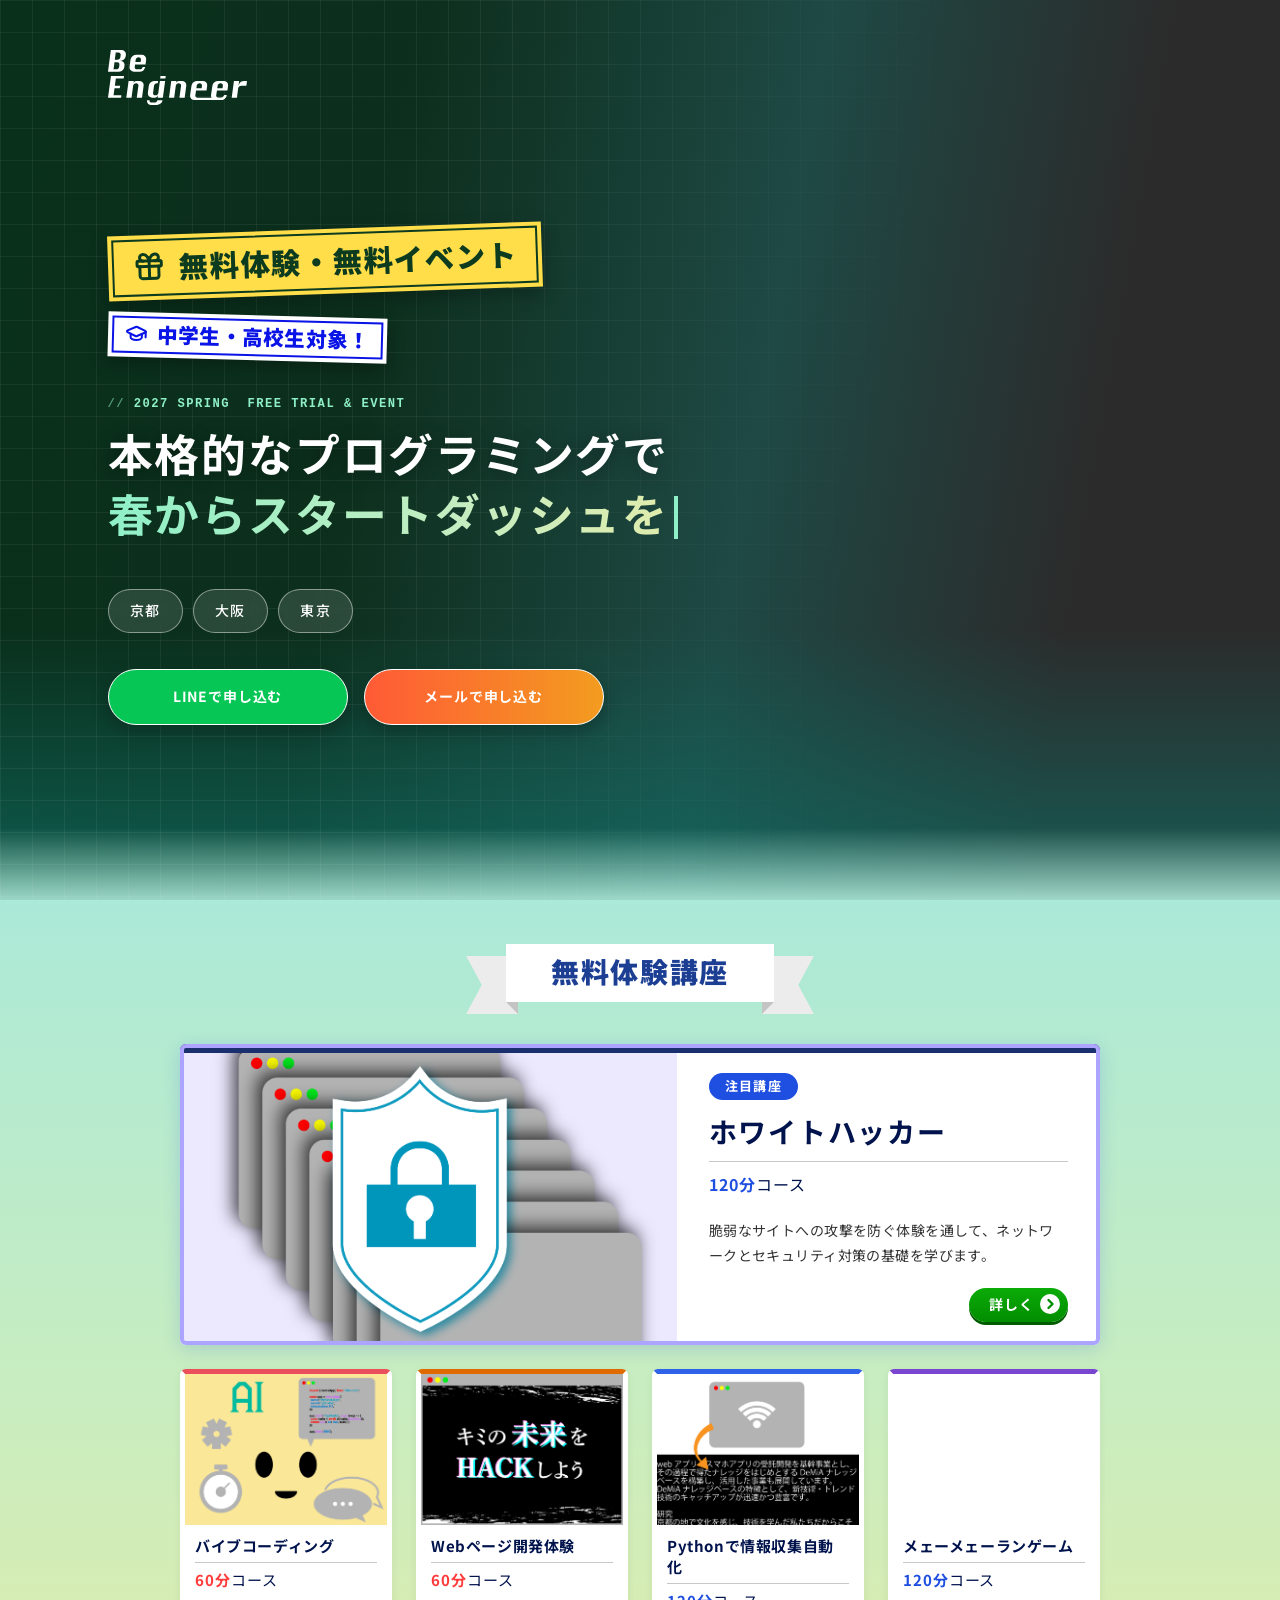
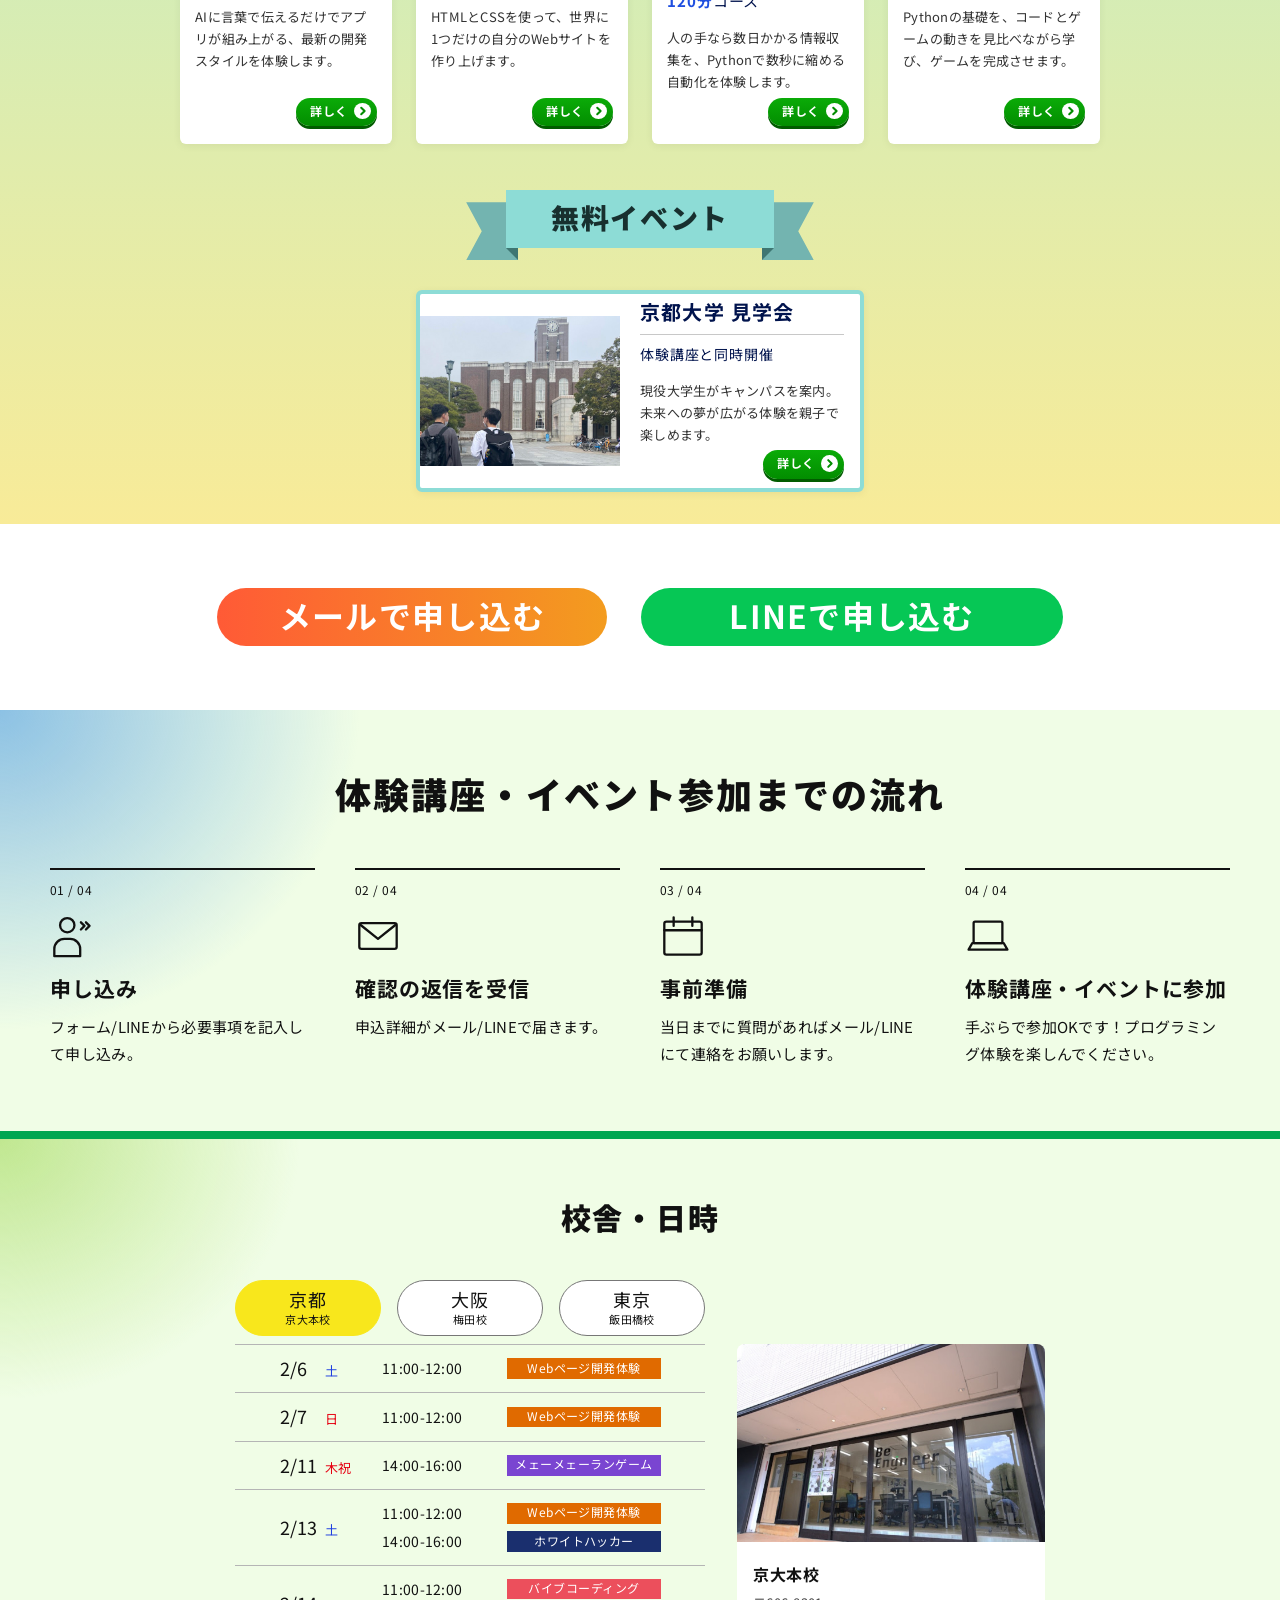
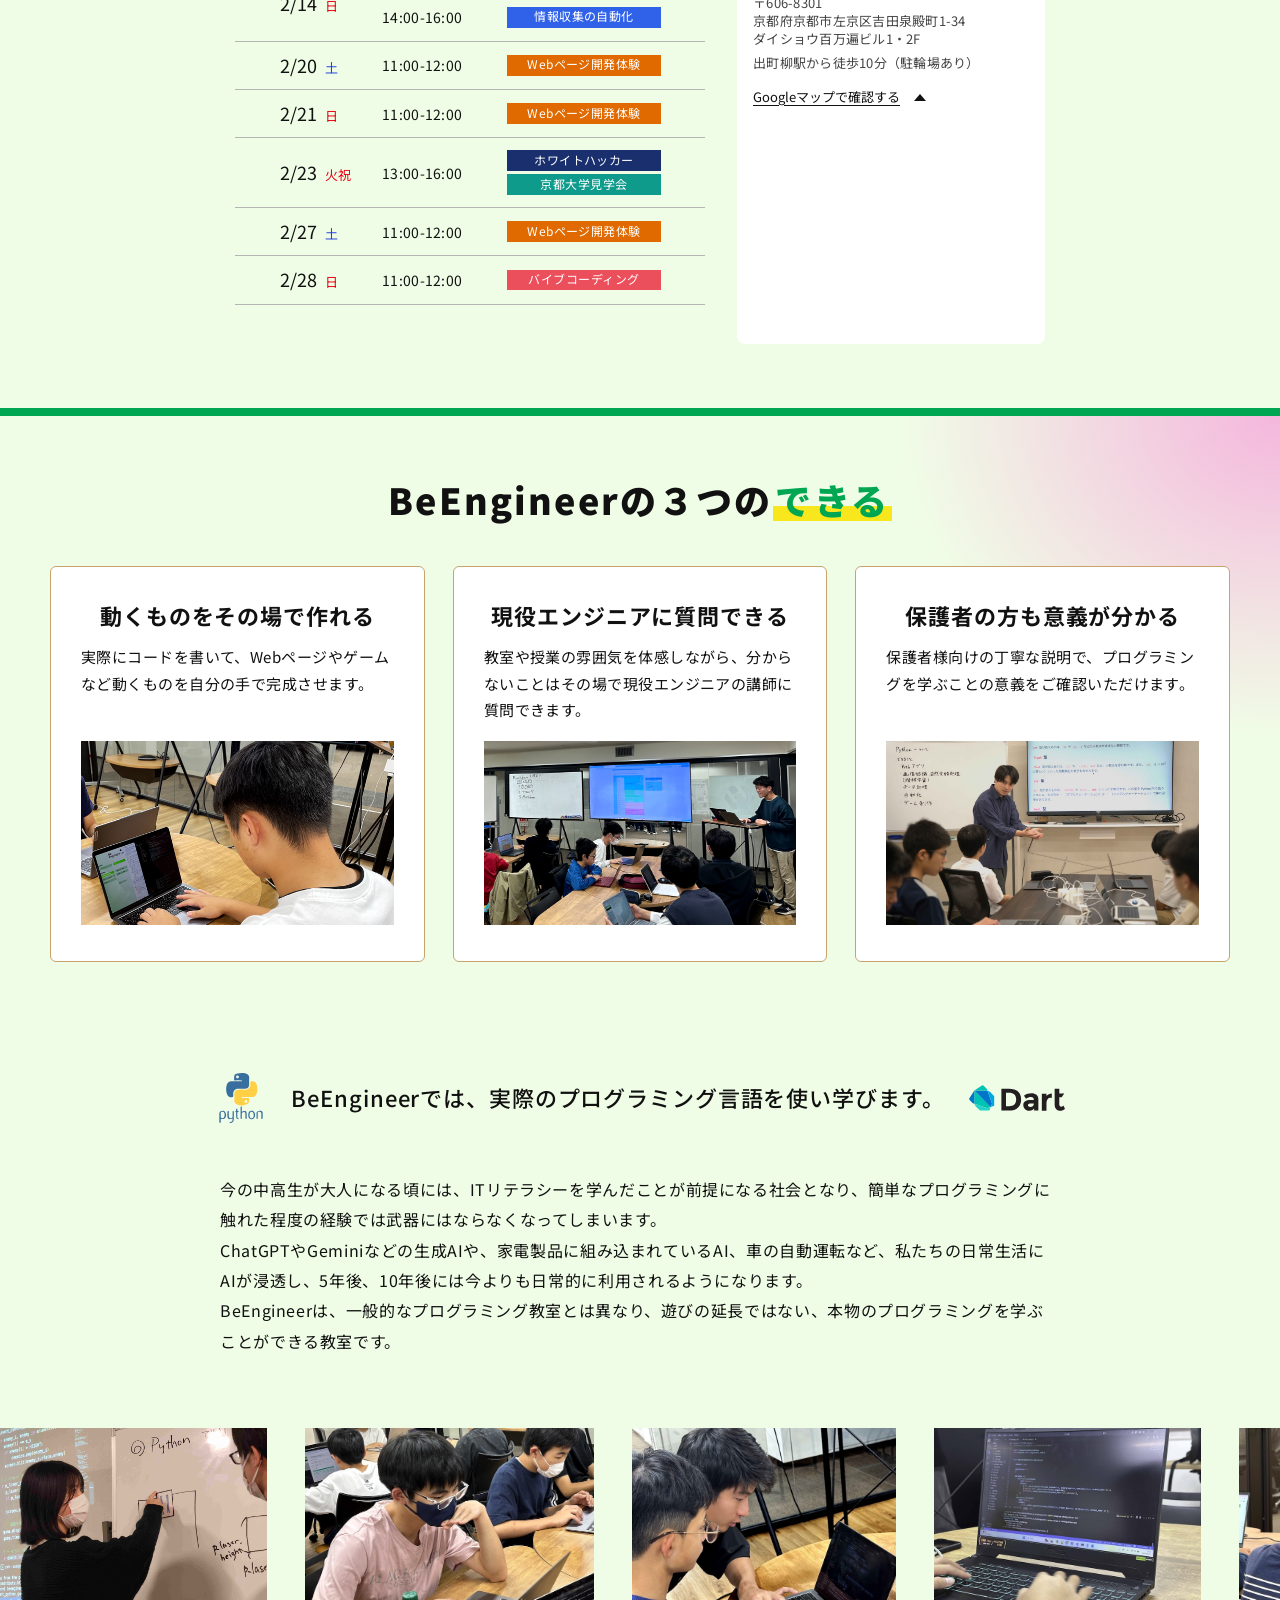
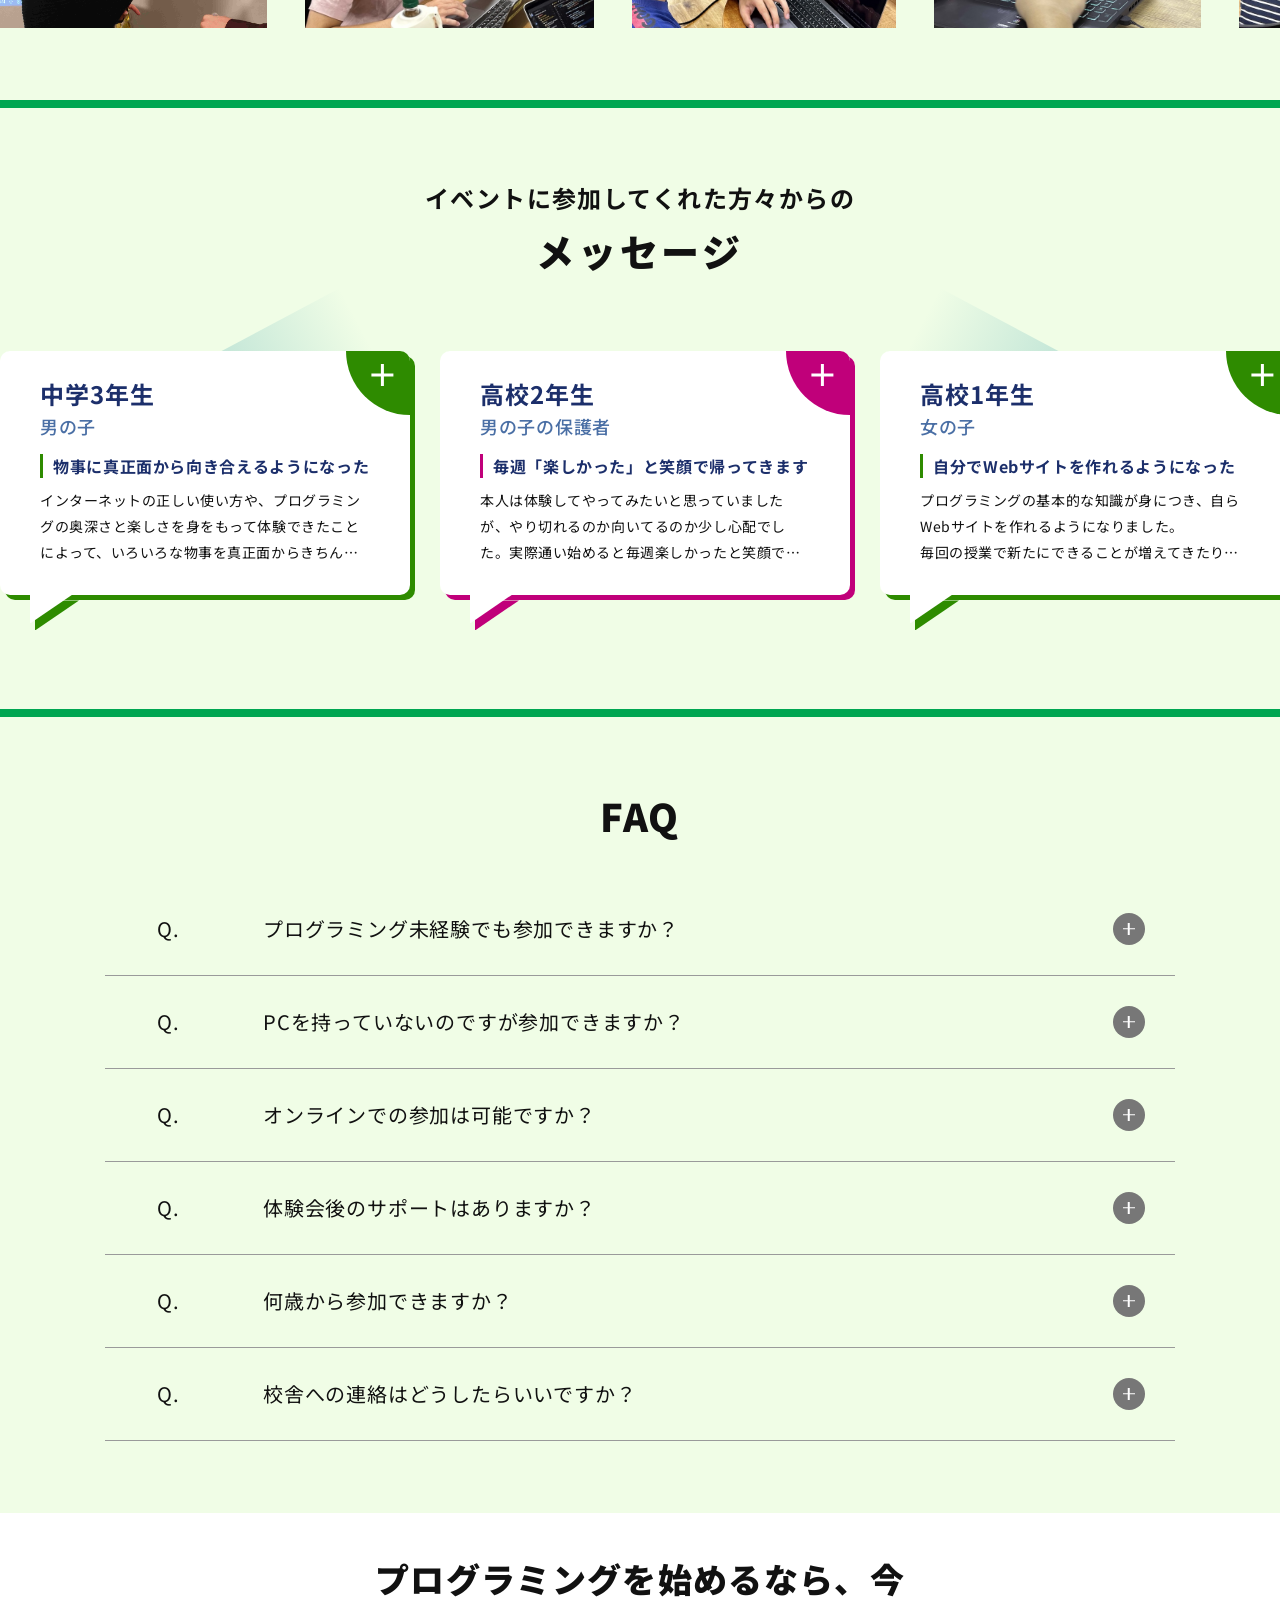
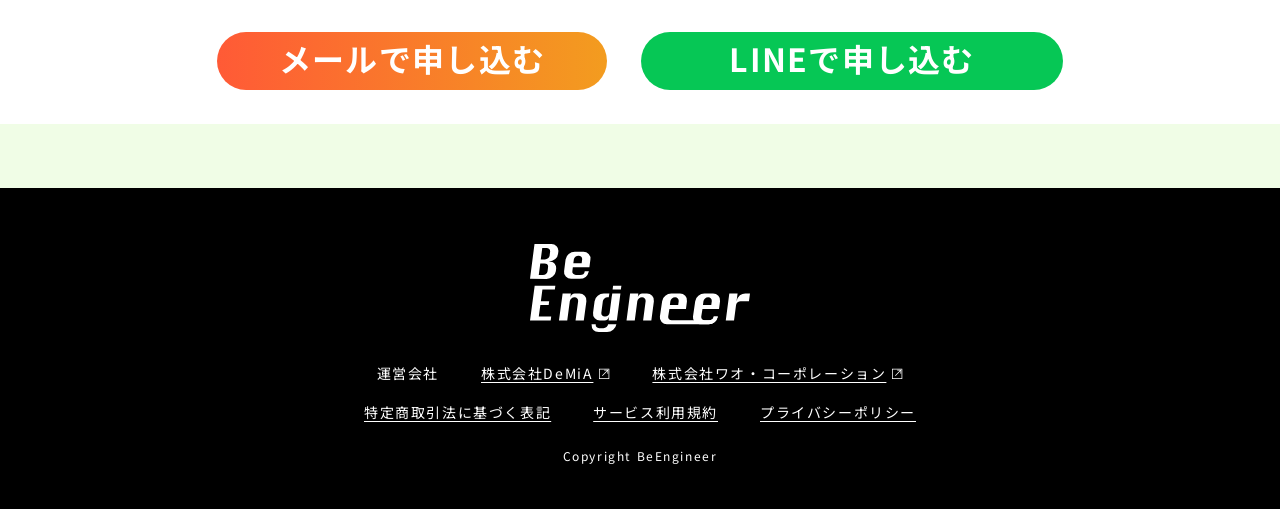
==== commit 83167556: "メール申込リンクを変更、校舎・日時の「この校舎の無料講座に申し込む」を削除 Co-authored-by: Cursor <cursoragent@cursor.com>" ====
--- a/pages/new_year_2027.html
+++ b/pages/new_year_2027.html
@@ -37,7 +37,7 @@
             href="https://fonts.googleapis.com/css2?family=Noto+Sans+JP:wght@100..900&display=swap"
             rel="stylesheet"
         />
-        <link rel="stylesheet" href="../css/new_year_2027.css?v=20261128104130" />
+        <link rel="stylesheet" href="../css/new_year_2027.css?v=20261128105625" />
         <title>
             本格的なプログラミングで春からスタートダッシュを！｜BeEngineer
         </title>
@@ -1397,6 +1397,6 @@
         <div class="apply-bar">
             <a class="apply-bar__btn" href="#apply">無料体験講座に申し込む</a>
         </div>
-        <script type="module" src="../src/new_year_2027/main.js?v=20261128104130" defer></script>
+        <script type="module" src="../src/new_year_2027/main.js?v=20261128105625" defer></script>
     </body>
 </html>
--- a/css/new_year_2027.css
+++ b/css/new_year_2027.css
@@ -2084,33 +2084,6 @@
   padding: 24px 0;
   text-align: center;
 }
-.schedule__apply {
-  background: linear-gradient(90deg, #ff5a36, #f39c1f);
-  border-radius: 999px;
-  color: #fff;
-  display: block;
-  font-size: 14px;
-  font-weight: 700;
-  letter-spacing: 0.04em;
-  margin: 20px auto 0;
-  max-width: 100%;
-  padding: calc(0.55em - 0.05em) 0 calc(0.55em + 0.05em);
-  text-align: center;
-  text-decoration: none;
-  transition: transform 0.2s, filter 0.2s;
-  width: 246px;
-}
-.schedule__apply:hover {
-  filter: brightness(1.08);
-  transform: translateY(-2px);
-}
-@media (max-width: 767px) {
-  .schedule__apply {
-    font-size: 15px;
-    padding: 0.8em 0;
-    width: min(100%, 320px);
-  }
-}
 .schedule__campus {
   background: #fff;
   border-radius: 8px;
@@ -2243,9 +2216,6 @@
   }
 }
 @media (max-width: 767px) {
-  .schedule__apply {
-    display: none;
-  }
   .schedule__campus-photo {
     aspect-ratio: 327/210;
   }
